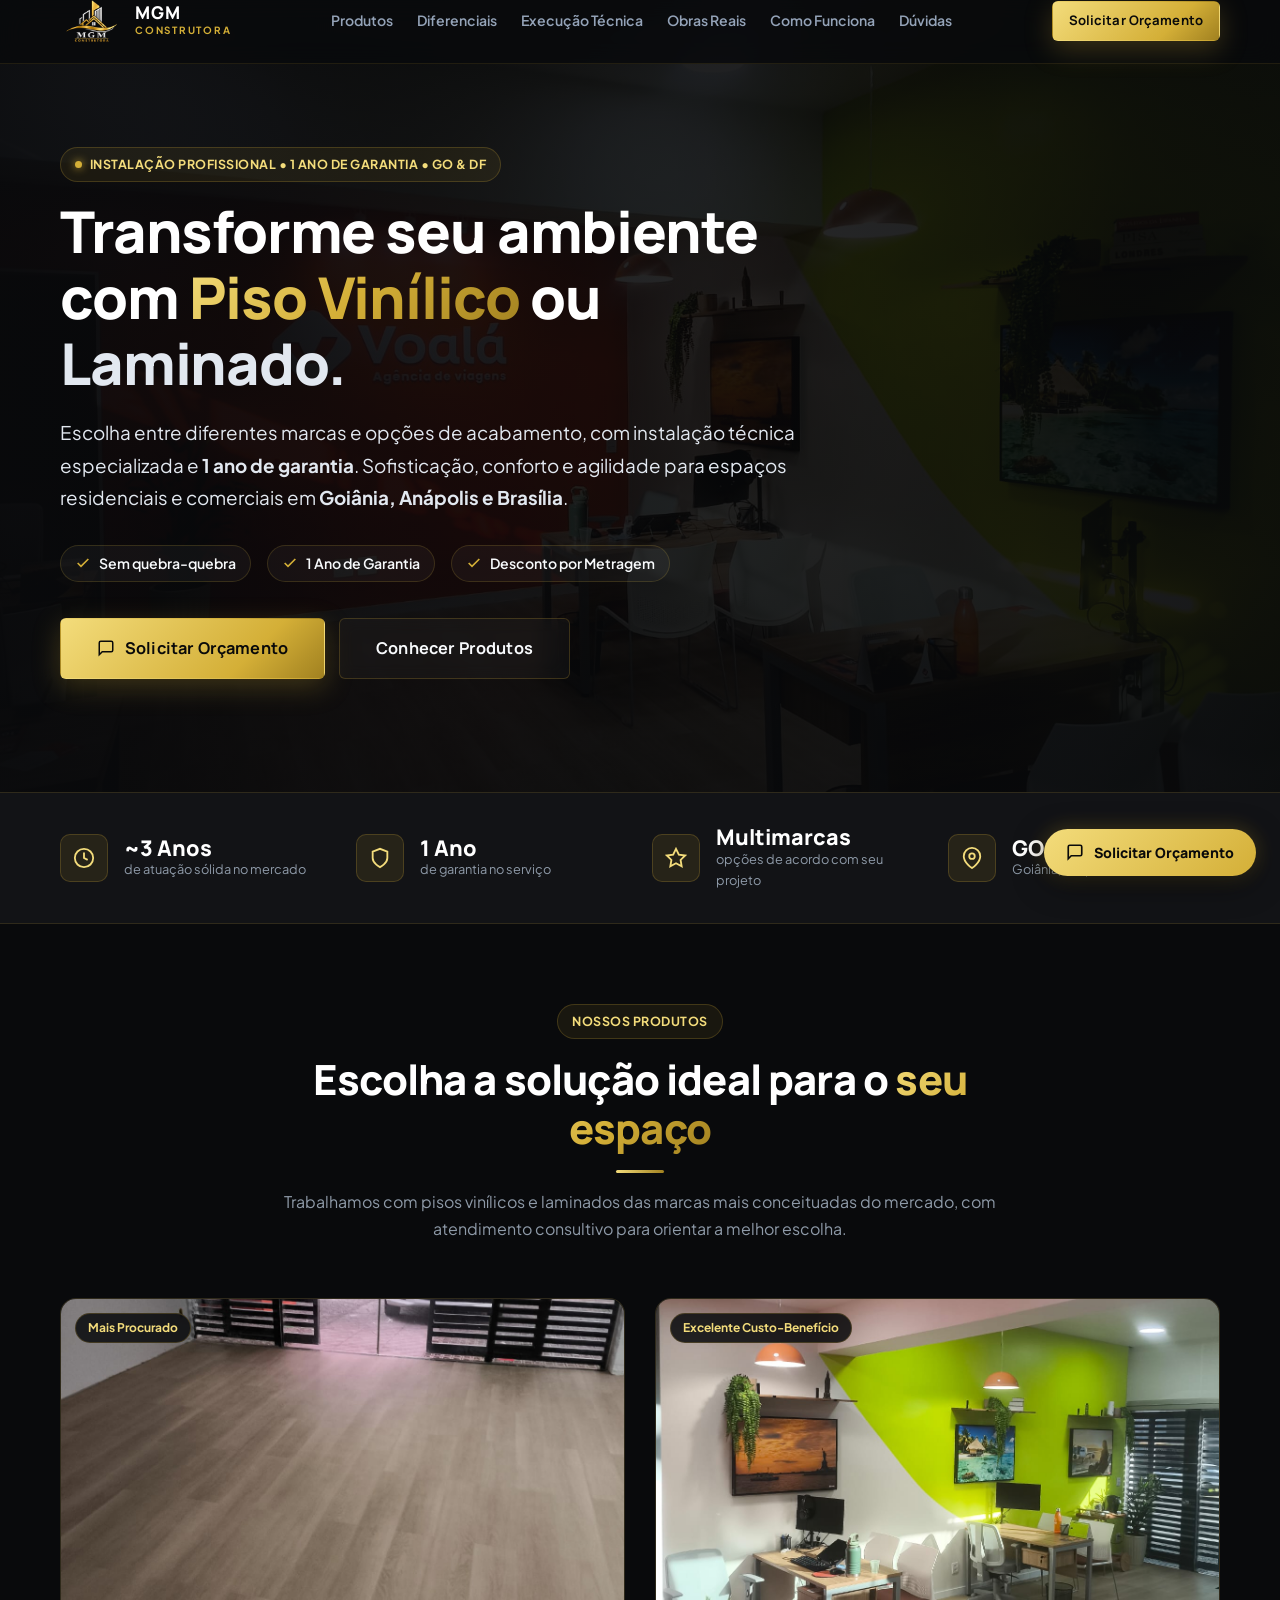
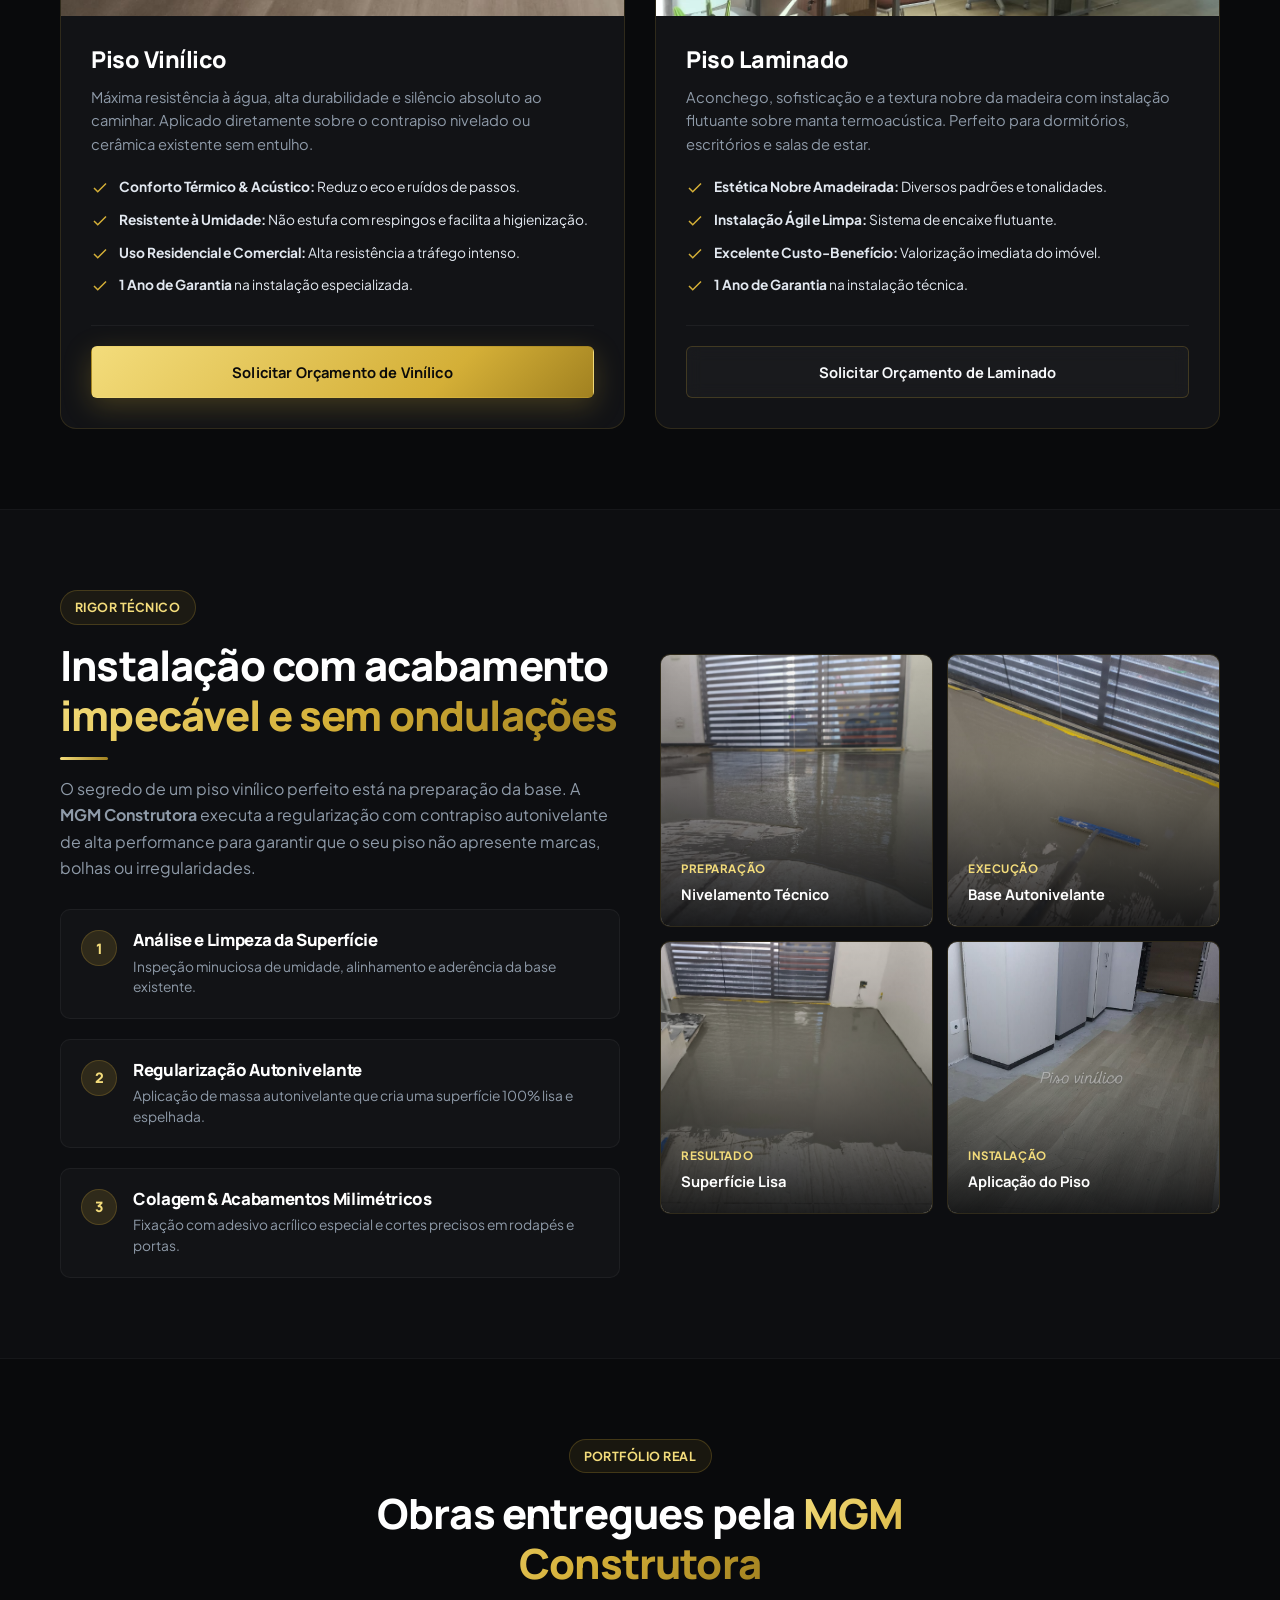
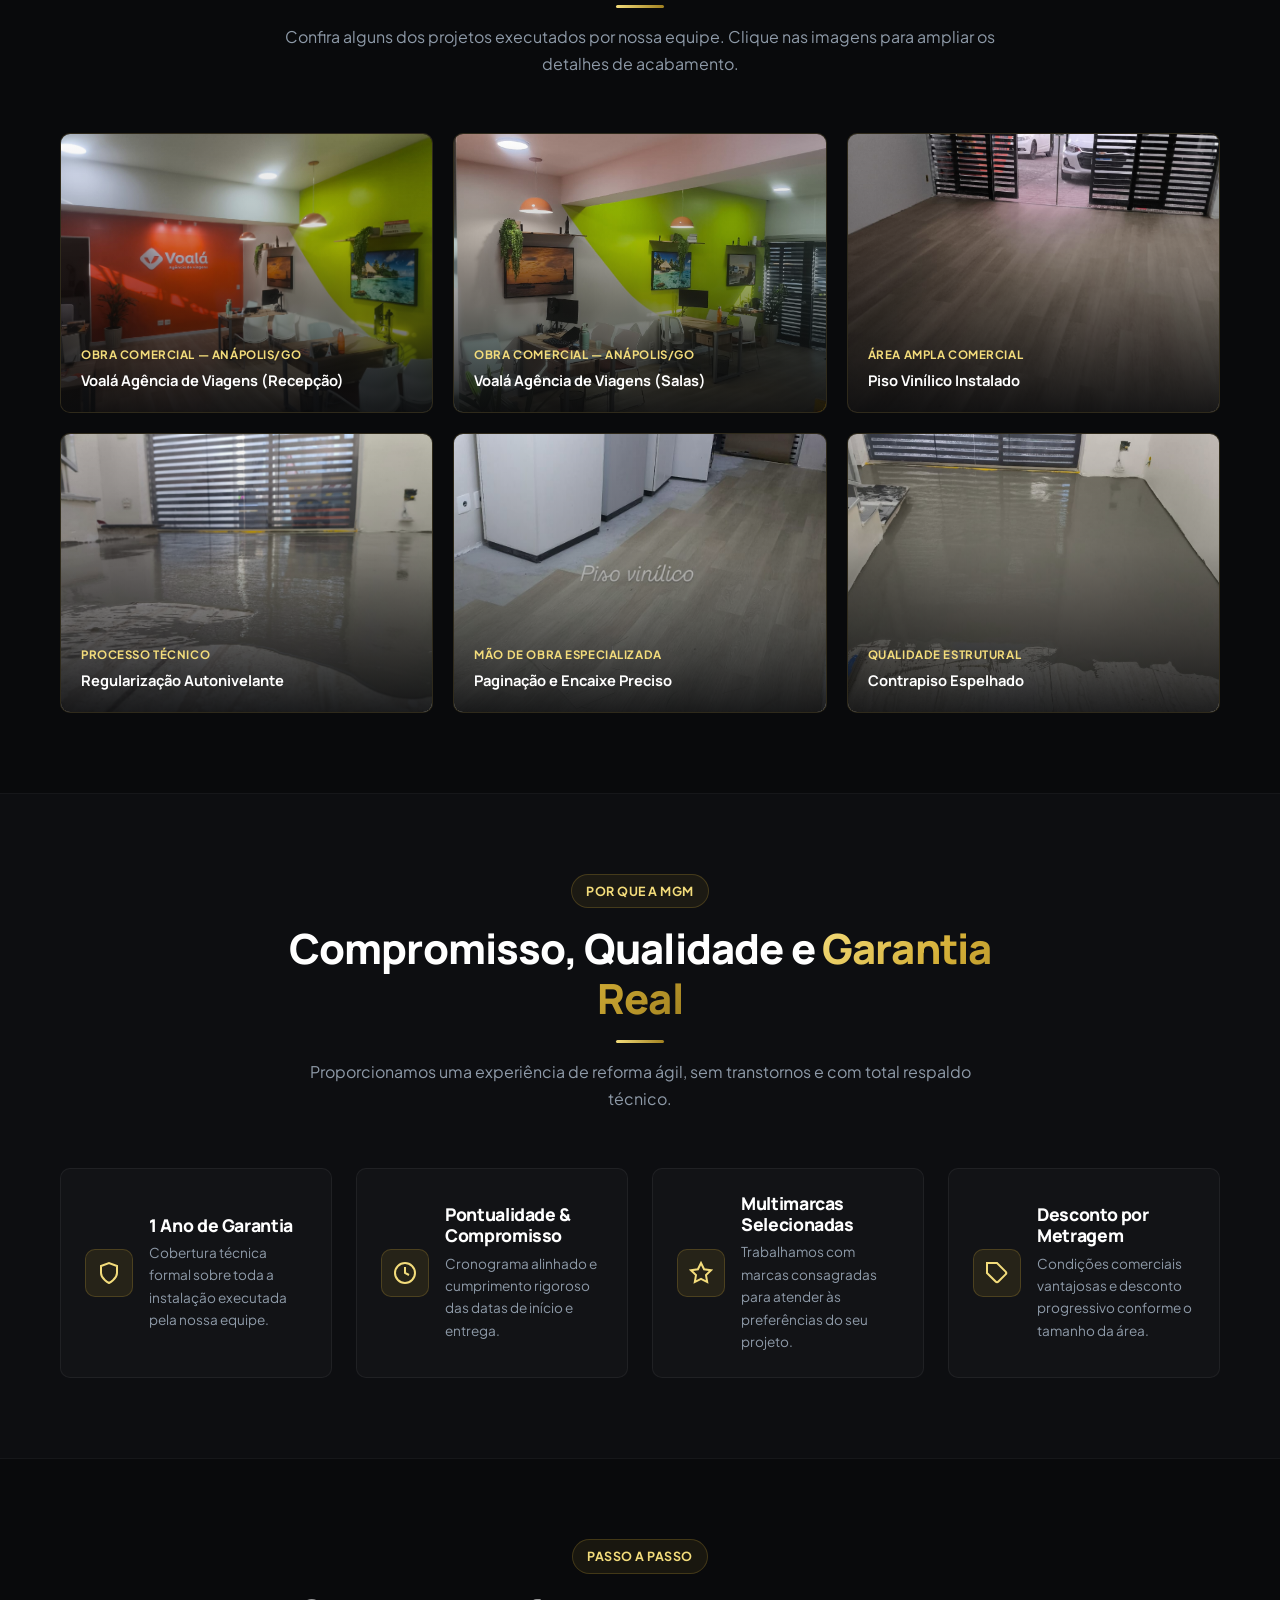
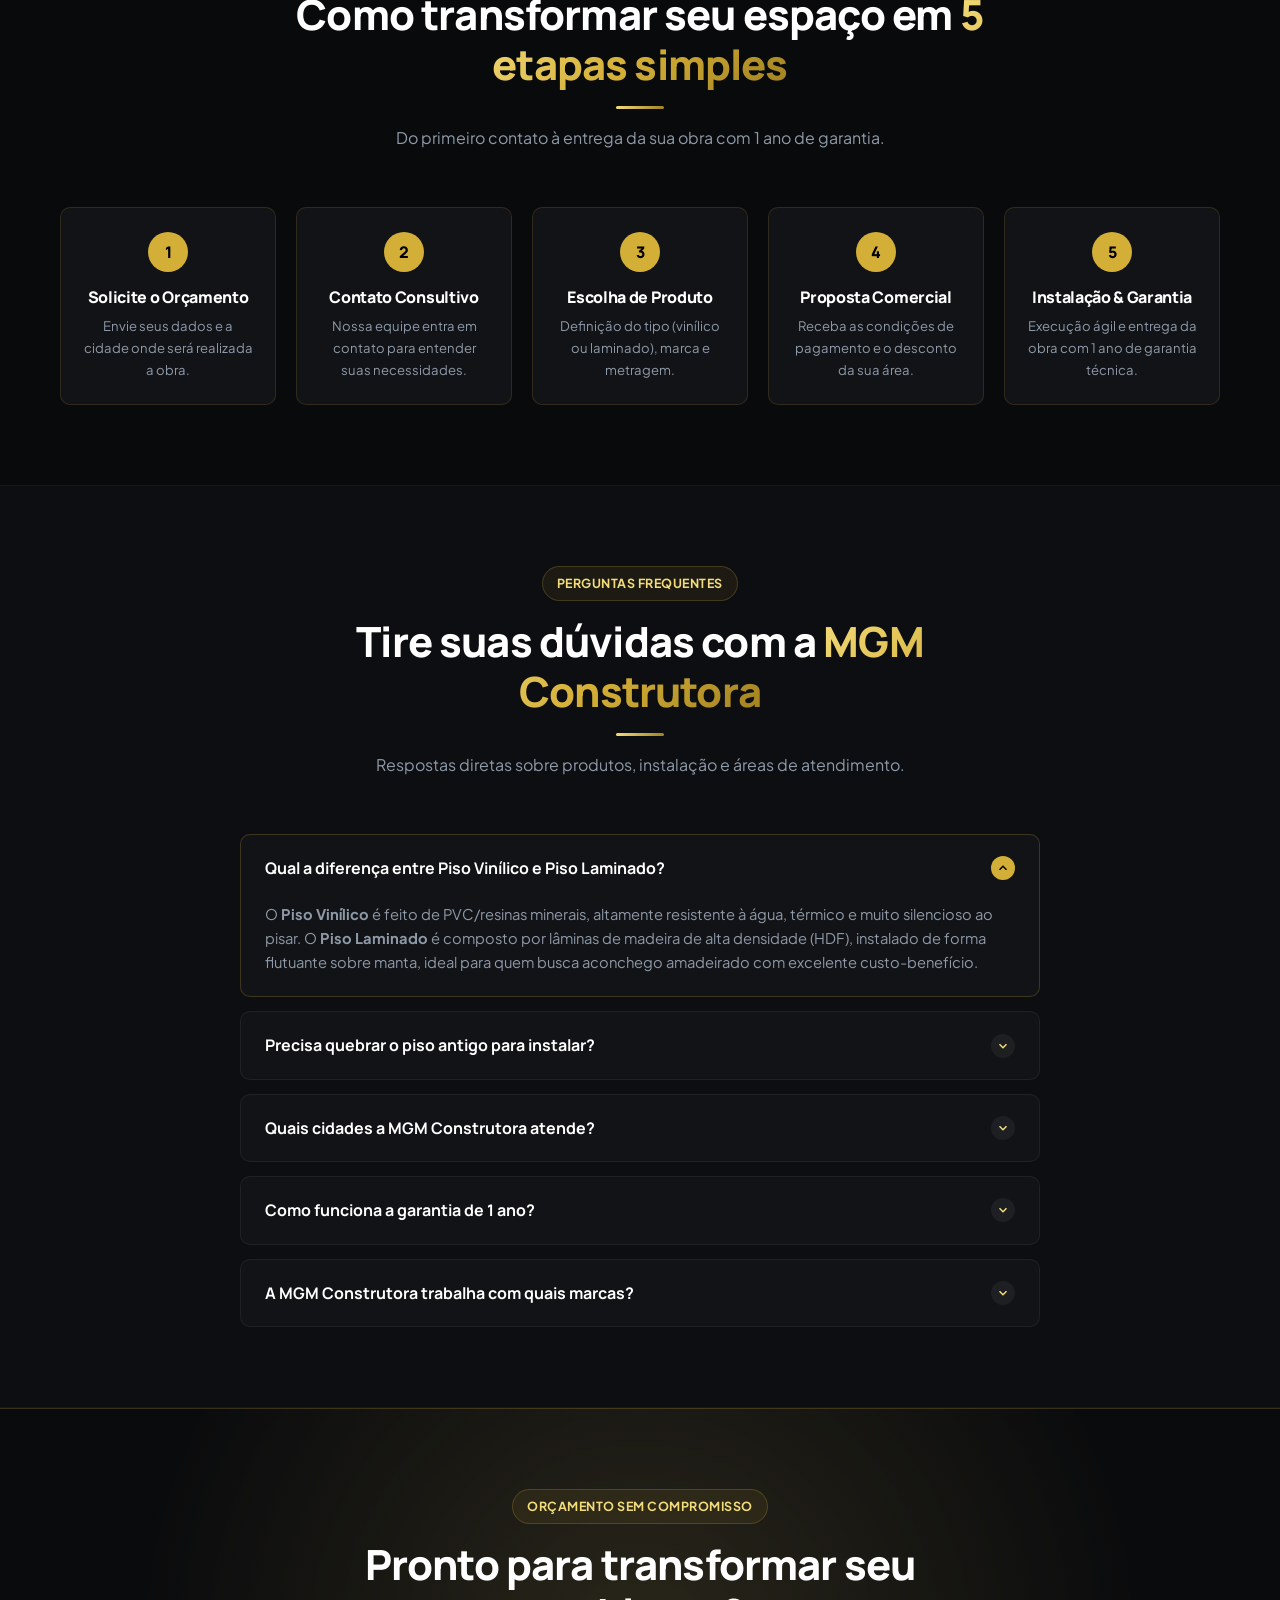
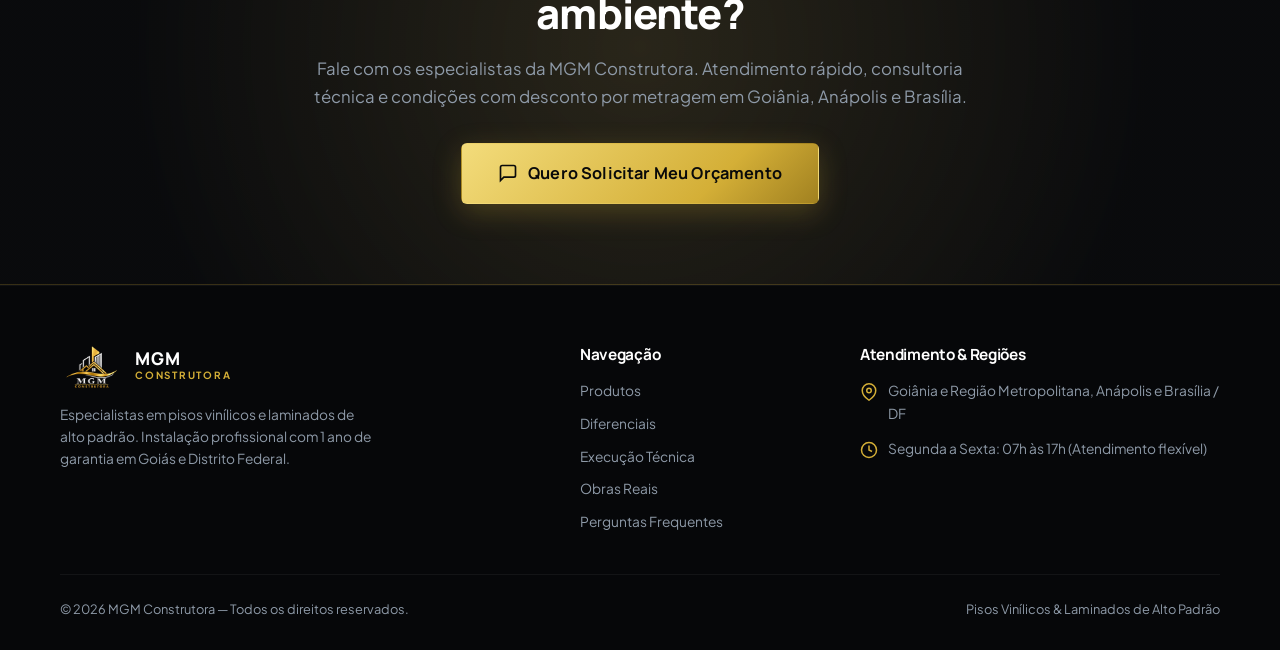
==== index.html @ b6455d3e "feat: initial commit - MGM Construtora high-conversion landing page" ====
<!DOCTYPE html>
<html lang="pt-BR">
<head>
  <meta charset="UTF-8">
  <meta name="viewport" content="width=device-width, initial-scale=1.0">
  
  <title>MGM Construtora — Pisos Vinílicos e Laminados com Instalação | Goiânia, Anápolis e Brasília</title>
  <meta name="description" content="Transforme seu ambiente com Piso Vinílico ou Laminado pela MGM Construtora. Instalação profissional com 1 ano de garantia, multimarcas e desconto por metragem em Goiânia, Anápolis e Brasília.">
  <meta name="keywords" content="piso vinilico goiania, piso laminado goiania, piso vinilico anapolis, instalacao piso laminado brasilia, mgm construtora">

  <!-- OpenGraph -->
  <meta property="og:type" content="website">
  <meta property="og:title" content="MGM Construtora — Pisos Vinílicos e Laminados">
  <meta property="og:description" content="Instalação profissional de pisos vinílicos e laminados com 1 ano de garantia em Goiânia, Anápolis e Brasília.">
  <meta property="og:image" content="images/obra-voala-01.jpeg">

  <!-- Google Fonts Preconnect -->
  <link rel="preconnect" href="https://fonts.googleapis.com">
  <link rel="preconnect" href="https://fonts.gstatic.com" crossorigin>
  <link href="https://fonts.googleapis.com/css2?family=Manrope:wght@400;500;600;700;800;900&family=Plus+Jakarta+Sans:wght@300;400;500;600;700&display=swap" rel="stylesheet">
  
  <link rel="stylesheet" href="style.css">
  <link rel="icon" href="images/logo-mgm.png" type="image/png">
</head>
<body>

<!-- ══════════════════════════════════════
     HEADER
═══════════════════════════════════════ -->
<header class="header" id="header">
  <div class="container">
    <div class="header-inner">
      <a href="index.html" class="logo-brand" aria-label="MGM Construtora - Início">
        <img src="images/logo-mgm.png" alt="Logo MGM Construtora" width="120" height="42">
        <div class="logo-brand-text">
          <span class="logo-brand-title">MGM</span>
          <span class="logo-brand-sub">Construtora</span>
        </div>
      </a>

      <nav class="nav-desktop" aria-label="Navegação Principal">
        <a href="#produtos">Produtos</a>
        <a href="#diferenciais">Diferenciais</a>
        <a href="#execucao">Execução Técnica</a>
        <a href="#obras">Obras Reais</a>
        <a href="#como-funciona">Como Funciona</a>
        <a href="#faq">Dúvidas</a>
      </nav>

      <div class="header-cta-btn">
        <a href="#contato" class="btn btn-gold btn-sm" id="header-cta">Solicitar Orçamento</a>
      </div>

      <button class="menu-toggle" id="menu-toggle" aria-label="Abrir menu" aria-expanded="false" aria-controls="mobile-menu">
        <span></span><span></span><span></span>
      </button>
    </div>
  </div>
</header>

<!-- Mobile Navigation Menu -->
<nav class="mobile-menu" id="mobile-menu" aria-label="Menu Mobile">
  <a href="#produtos">Produtos</a>
  <a href="#diferenciais">Diferenciais</a>
  <a href="#execucao">Execução Técnica</a>
  <a href="#obras">Obras Reais</a>
  <a href="#como-funciona">Como Funciona</a>
  <a href="#faq">Dúvidas</a>
  <a href="#contato" class="btn btn-gold" style="margin-top:10px;text-align:center">Solicitar Orçamento</a>
</nav>

<!-- ══════════════════════════════════════
     HERO SECTION
═══════════════════════════════════════ -->
<section class="hero" id="inicio" aria-label="Apresentação MGM Construtora">
  <div class="hero-bg">
    <img src="images/obra-voala-01.jpeg" alt="Obra de piso executada pela MGM Construtora" fetchpriority="high">
  </div>
  <div class="hero-overlay"></div>

  <div class="container">
    <div class="hero-content">
      <div class="badge">
        <span class="badge-dot"></span>
        Instalação Profissional • 1 Ano de Garantia • GO & DF
      </div>

      <h1 class="hero-title">
        Transforme seu ambiente com <span class="gold-text">Piso Vinílico</span> ou <span class="silver-text">Laminado.</span>
      </h1>

      <p class="hero-desc">
        Escolha entre diferentes marcas e opções de acabamento, com instalação técnica especializada e <strong>1 ano de garantia</strong>. Sofisticação, conforto e agilidade para espaços residenciais e comerciais em <strong>Goiânia, Anápolis e Brasília</strong>.
      </p>

      <div class="hero-features">
        <div class="hero-feature-item">
          <svg width="16" height="16" viewBox="0 0 24 24" fill="none" stroke="currentColor" stroke-width="2.5" aria-hidden="true"><polyline points="20 6 9 17 4 12"/></svg>
          Sem quebra-quebra
        </div>
        <div class="hero-feature-item">
          <svg width="16" height="16" viewBox="0 0 24 24" fill="none" stroke="currentColor" stroke-width="2.5" aria-hidden="true"><polyline points="20 6 9 17 4 12"/></svg>
          1 Ano de Garantia
        </div>
        <div class="hero-feature-item">
          <svg width="16" height="16" viewBox="0 0 24 24" fill="none" stroke="currentColor" stroke-width="2.5" aria-hidden="true"><polyline points="20 6 9 17 4 12"/></svg>
          Desconto por Metragem
        </div>
      </div>

      <div class="hero-btns">
        <a href="#contato" class="btn btn-gold btn-lg" id="hero-cta">
          <svg width="18" height="18" viewBox="0 0 24 24" fill="none" stroke="currentColor" stroke-width="2" aria-hidden="true"><path d="M21 15a2 2 0 0 1-2 2H7l-4 4V5a2 2 0 0 1 2-2h14a2 2 0 0 1 2 2z"/></svg>
          Solicitar Orçamento
        </a>
        <a href="#produtos" class="btn btn-outline btn-lg">Conhecer Produtos</a>
      </div>
    </div>
  </div>
</section>

<!-- ══════════════════════════════════════
     STATS / AUTHORITY BAR
═══════════════════════════════════════ -->
<section class="stats-bar" aria-label="Credibilidade MGM Construtora">
  <div class="container">
    <div class="stats-grid">
      <div class="stat-card">
        <div class="stat-icon" aria-hidden="true">
          <svg width="22" height="22" viewBox="0 0 24 24" fill="none" stroke="currentColor" stroke-width="2"><circle cx="12" cy="12" r="10"/><polyline points="12 6 12 12 16 14"/></svg>
        </div>
        <div>
          <div class="stat-num">~3 Anos</div>
          <div class="stat-label">de atuação sólida no mercado</div>
        </div>
      </div>

      <div class="stat-card">
        <div class="stat-icon" aria-hidden="true">
          <svg width="22" height="22" viewBox="0 0 24 24" fill="none" stroke="currentColor" stroke-width="2"><path d="M12 22s8-4 8-10V5l-8-3-8 3v7c0 6 8 10 8 10z"/></svg>
        </div>
        <div>
          <div class="stat-num">1 Ano</div>
          <div class="stat-label">de garantia no serviço</div>
        </div>
      </div>

      <div class="stat-card">
        <div class="stat-icon" aria-hidden="true">
          <svg width="22" height="22" viewBox="0 0 24 24" fill="none" stroke="currentColor" stroke-width="2"><polygon points="12 2 15.09 8.26 22 9.27 17 14.14 18.18 21.02 12 17.77 5.82 21.02 7 14.14 2 9.27 8.91 8.26 12 2"/></svg>
        </div>
        <div>
          <div class="stat-num">Multimarcas</div>
          <div class="stat-label">opções de acordo com seu projeto</div>
        </div>
      </div>

      <div class="stat-card">
        <div class="stat-icon" aria-hidden="true">
          <svg width="22" height="22" viewBox="0 0 24 24" fill="none" stroke="currentColor" stroke-width="2"><path d="M21 10c0 7-9 13-9 13s-9-6-9-13a9 9 0 0 1 18 0z"/><circle cx="12" cy="10" r="3"/></svg>
        </div>
        <div>
          <div class="stat-num">GO & DF</div>
          <div class="stat-label">Goiânia, Anápolis e Brasília</div>
        </div>
      </div>
    </div>
  </div>
</section>

<!-- ══════════════════════════════════════
     PRODUTOS EM DESTAQUE
═══════════════════════════════════════ -->
<section class="section" id="produtos" aria-labelledby="prod-title">
  <div class="container">
    <div class="section-header">
      <div class="badge">Nossos Produtos</div>
      <h2 class="section-title" id="prod-title">Escolha a solução ideal para o <span class="gold-text">seu espaço</span></h2>
      <div class="gold-divider"></div>
      <p class="section-desc">Trabalhamos com pisos vinílicos e laminados das marcas mais conceituadas do mercado, com atendimento consultivo para orientar a melhor escolha.</p>
    </div>

    <div class="products-grid">
      <!-- Piso Vinílico -->
      <article class="product-card">
        <div class="product-img">
          <img src="images/obra-piso-amplo.jpeg" alt="Piso Vinílico instalado em ambiente amplo pela MGM Construtora" loading="lazy">
          <div class="product-badge">Mais Procurado</div>
        </div>
        <div class="product-body">
          <h3 class="product-title font-heading">Piso Vinílico</h3>
          <p class="product-desc">
            Máxima resistência à água, alta durabilidade e silêncio absoluto ao caminhar. Aplicado diretamente sobre o contrapiso nivelado ou cerâmica existente sem entulho.
          </p>
          <ul class="product-list">
            <li>
              <svg width="18" height="18" viewBox="0 0 24 24" fill="none" stroke="currentColor" stroke-width="2"><polyline points="20 6 9 17 4 12"/></svg>
              <span><strong>Conforto Térmico & Acústico:</strong> Reduz o eco e ruídos de passos.</span>
            </li>
            <li>
              <svg width="18" height="18" viewBox="0 0 24 24" fill="none" stroke="currentColor" stroke-width="2"><polyline points="20 6 9 17 4 12"/></svg>
              <span><strong>Resistente à Umidade:</strong> Não estufa com respingos e facilita a higienização.</span>
            </li>
            <li>
              <svg width="18" height="18" viewBox="0 0 24 24" fill="none" stroke="currentColor" stroke-width="2"><polyline points="20 6 9 17 4 12"/></svg>
              <span><strong>Uso Residencial e Comercial:</strong> Alta resistência a tráfego intenso.</span>
            </li>
            <li>
              <svg width="18" height="18" viewBox="0 0 24 24" fill="none" stroke="currentColor" stroke-width="2"><polyline points="20 6 9 17 4 12"/></svg>
              <span><strong>1 Ano de Garantia</strong> na instalação especializada.</span>
            </li>
          </ul>
          <div class="product-footer">
            <a href="#contato" class="btn btn-gold" style="width:100%">Solicitar Orçamento de Vinílico</a>
          </div>
        </div>
      </article>

      <!-- Piso Laminado -->
      <article class="product-card">
        <div class="product-img">
          <img src="images/obra-voala-02.jpeg" alt="Piso Laminado instalado em escritório pela MGM Construtora" loading="lazy">
          <div class="product-badge">Excelente Custo-Benefício</div>
        </div>
        <div class="product-body">
          <h3 class="product-title font-heading">Piso Laminado</h3>
          <p class="product-desc">
            Aconchego, sofisticação e a textura nobre da madeira com instalação flutuante sobre manta termoacústica. Perfeito para dormitórios, escritórios e salas de estar.
          </p>
          <ul class="product-list">
            <li>
              <svg width="18" height="18" viewBox="0 0 24 24" fill="none" stroke="currentColor" stroke-width="2"><polyline points="20 6 9 17 4 12"/></svg>
              <span><strong>Estética Nobre Amadeirada:</strong> Diversos padrões e tonalidades.</span>
            </li>
            <li>
              <svg width="18" height="18" viewBox="0 0 24 24" fill="none" stroke="currentColor" stroke-width="2"><polyline points="20 6 9 17 4 12"/></svg>
              <span><strong>Instalação Ágil e Limpa:</strong> Sistema de encaixe flutuante.</span>
            </li>
            <li>
              <svg width="18" height="18" viewBox="0 0 24 24" fill="none" stroke="currentColor" stroke-width="2"><polyline points="20 6 9 17 4 12"/></svg>
              <span><strong>Excelente Custo-Benefício:</strong> Valorização imediata do imóvel.</span>
            </li>
            <li>
              <svg width="18" height="18" viewBox="0 0 24 24" fill="none" stroke="currentColor" stroke-width="2"><polyline points="20 6 9 17 4 12"/></svg>
              <span><strong>1 Ano de Garantia</strong> na instalação técnica.</span>
            </li>
          </ul>
          <div class="product-footer">
            <a href="#contato" class="btn btn-outline" style="width:100%">Solicitar Orçamento de Laminado</a>
          </div>
        </div>
      </article>
    </div>
  </div>
</section>

<!-- ══════════════════════════════════════
     EXECUÇÃO TÉCNICA (CONTRAPISO AUTONIVELANTE)
═══════════════════════════════════════ -->
<section class="section section-alt" id="execucao" aria-labelledby="exec-title">
  <div class="container">
    <div class="process-grid">
      <div>
        <div class="badge">Rigor Técnico</div>
        <h2 class="section-title" id="exec-title">Instalação com acabamento <span class="gold-text">impecável e sem ondulações</span></h2>
        <div class="gold-divider" style="margin-inline:0"></div>
        <p style="color:var(--text-muted);margin-bottom:28px">
          O segredo de um piso vinílico perfeito está na preparação da base. A <strong>MGM Construtora</strong> executa a regularização com contrapiso autonivelante de alta performance para garantir que o seu piso não apresente marcas, bolhas ou irregularidades.
        </p>

        <div class="process-steps">
          <div class="process-step-card">
            <div class="process-step-number">1</div>
            <div>
              <h4 class="process-step-title font-heading">Análise e Limpeza da Superfície</h4>
              <p class="process-step-desc">Inspeção minuciosa de umidade, alinhamento e aderência da base existente.</p>
            </div>
          </div>

          <div class="process-step-card">
            <div class="process-step-number">2</div>
            <div>
              <h4 class="process-step-title font-heading">Regularização Autonivelante</h4>
              <p class="process-step-desc">Aplicação de massa autonivelante que cria uma superfície 100% lisa e espelhada.</p>
            </div>
          </div>

          <div class="process-step-card">
            <div class="process-step-number">3</div>
            <div>
              <h4 class="process-step-title font-heading">Colagem & Acabamentos Milimétricos</h4>
              <p class="process-step-desc">Fixação com adesivo acrílico especial e cortes precisos em rodapés e portas.</p>
            </div>
          </div>
        </div>
      </div>

      <div>
        <div style="display:grid;grid-template-columns:1fr 1fr;gap:14px">
          <div class="gallery-item" style="aspect-ratio:1/1">
            <img src="images/processo-nivelamento-01.jpeg" alt="Aplicação de autonivelante pela MGM Construtora" loading="lazy">
            <div class="gallery-overlay">
              <span class="gallery-tag">Preparação</span>
              <span class="gallery-caption">Nivelamento Técnico</span>
            </div>
          </div>
          <div class="gallery-item" style="aspect-ratio:1/1">
            <img src="images/processo-nivelamento-02.jpeg" alt="Espalhamento da massa autonivelante" loading="lazy">
            <div class="gallery-overlay">
              <span class="gallery-tag">Execução</span>
              <span class="gallery-caption">Base Autonivelante</span>
            </div>
          </div>
          <div class="gallery-item" style="aspect-ratio:1/1">
            <img src="images/processo-nivelamento-03.jpeg" alt="Contrapiso espelhado seco e pronto" loading="lazy">
            <div class="gallery-overlay">
              <span class="gallery-tag">Resultado</span>
              <span class="gallery-caption">Superfície Lisa</span>
            </div>
          </div>
          <div class="gallery-item" style="aspect-ratio:1/1">
            <img src="images/processo-instalacao.jpeg" alt="Instalação das réguas de piso vinílico" loading="lazy">
            <div class="gallery-overlay">
              <span class="gallery-tag">Instalação</span>
              <span class="gallery-caption">Aplicação do Piso</span>
            </div>
          </div>
        </div>
      </div>
    </div>
  </div>
</section>

<!-- ══════════════════════════════════════
     OBRAS & RESULTADOS REAIS (GALERIA COM ZOOM)
═══════════════════════════════════════ -->
<section class="section" id="obras" aria-labelledby="obras-title">
  <div class="container">
    <div class="section-header">
      <div class="badge">Portfólio Real</div>
      <h2 class="section-title" id="obras-title">Obras entregues pela <span class="gold-text">MGM Construtora</span></h2>
      <div class="gold-divider"></div>
      <p class="section-desc">Confira alguns dos projetos executados por nossa equipe. Clique nas imagens para ampliar os detalhes de acabamento.</p>
    </div>

    <div class="gallery-grid">
      <!-- Obra Voalá Anápolis 1 -->
      <div class="gallery-item">
        <img src="images/obra-voala-01.jpeg" alt="Voalá Agência de Viagens em Anápolis - Recepção e Atendimento" loading="lazy">
        <div class="gallery-overlay">
          <span class="gallery-tag">Obra Comercial — Anápolis/GO</span>
          <span class="gallery-caption">Voalá Agência de Viagens (Recepção)</span>
        </div>
      </div>

      <!-- Obra Voalá Anápolis 2 -->
      <div class="gallery-item">
        <img src="images/obra-voala-02.jpeg" alt="Voalá Agência de Viagens em Anápolis - Estações de Trabalho" loading="lazy">
        <div class="gallery-overlay">
          <span class="gallery-tag">Obra Comercial — Anápolis/GO</span>
          <span class="gallery-caption">Voalá Agência de Viagens (Salas)</span>
        </div>
      </div>

      <!-- Piso Vinílico Amplo -->
      <div class="gallery-item">
        <img src="images/obra-piso-amplo.jpeg" alt="Piso Vinílico em loja ampla finalizada" loading="lazy">
        <div class="gallery-overlay">
          <span class="gallery-tag">Área Ampla Comercial</span>
          <span class="gallery-caption">Piso Vinílico Instalado</span>
        </div>
      </div>

      <!-- Processo de Nivelamento -->
      <div class="gallery-item">
        <img src="images/processo-nivelamento-01.jpeg" alt="Regularização de base com massa autonivelante" loading="lazy">
        <div class="gallery-overlay">
          <span class="gallery-tag">Processo Técnico</span>
          <span class="gallery-caption">Regularização Autonivelante</span>
        </div>
      </div>

      <!-- Piso Sendo Instalado -->
      <div class="gallery-item">
        <img src="images/processo-instalacao.jpeg" alt="Instalação precisa de piso vinílico" loading="lazy">
        <div class="gallery-overlay">
          <span class="gallery-tag">Mão de Obra Especializada</span>
          <span class="gallery-caption">Paginação e Encaixe Preciso</span>
        </div>
      </div>

      <!-- Contrapiso Nivelado -->
      <div class="gallery-item">
        <img src="images/processo-nivelamento-03.jpeg" alt="Contrapiso espelhado de alta qualidade" loading="lazy">
        <div class="gallery-overlay">
          <span class="gallery-tag">Qualidade Estrutural</span>
          <span class="gallery-caption">Contrapiso Espelhado</span>
        </div>
      </div>
    </div>
  </div>
</section>

<!-- ══════════════════════════════════════
     DIFERENCIAIS
═══════════════════════════════════════ -->
<section class="section section-alt" id="diferenciais" aria-labelledby="dif-title">
  <div class="container">
    <div class="section-header">
      <div class="badge">Por Que a MGM</div>
      <h2 class="section-title" id="dif-title">Compromisso, Qualidade e <span class="gold-text">Garantia Real</span></h2>
      <div class="gold-divider"></div>
      <p class="section-desc">Proporcionamos uma experiência de reforma ágil, sem transtornos e com total respaldo técnico.</p>
    </div>

    <div class="stats-grid" style="grid-template-columns:repeat(auto-fit, minmax(260px, 1fr))">
      <div class="stat-card" style="background:var(--bg-card);padding:24px;border-radius:var(--radius-md);border:1px solid rgba(255,255,255,0.06)">
        <div class="stat-icon" aria-hidden="true">
          <svg width="24" height="24" viewBox="0 0 24 24" fill="none" stroke="currentColor" stroke-width="2"><path d="M12 22s8-4 8-10V5l-8-3-8 3v7c0 6 8 10 8 10z"/></svg>
        </div>
        <div>
          <h4 class="font-heading" style="font-size:1.1rem;margin-bottom:6px">1 Ano de Garantia</h4>
          <p style="font-size:0.85rem;color:var(--text-muted)">Cobertura técnica formal sobre toda a instalação executada pela nossa equipe.</p>
        </div>
      </div>

      <div class="stat-card" style="background:var(--bg-card);padding:24px;border-radius:var(--radius-md);border:1px solid rgba(255,255,255,0.06)">
        <div class="stat-icon" aria-hidden="true">
          <svg width="24" height="24" viewBox="0 0 24 24" fill="none" stroke="currentColor" stroke-width="2"><circle cx="12" cy="12" r="10"/><polyline points="12 6 12 12 16 14"/></svg>
        </div>
        <div>
          <h4 class="font-heading" style="font-size:1.1rem;margin-bottom:6px">Pontualidade & Compromisso</h4>
          <p style="font-size:0.85rem;color:var(--text-muted)">Cronograma alinhado e cumprimento rigoroso das datas de início e entrega.</p>
        </div>
      </div>

      <div class="stat-card" style="background:var(--bg-card);padding:24px;border-radius:var(--radius-md);border:1px solid rgba(255,255,255,0.06)">
        <div class="stat-icon" aria-hidden="true">
          <svg width="24" height="24" viewBox="0 0 24 24" fill="none" stroke="currentColor" stroke-width="2"><polygon points="12 2 15.09 8.26 22 9.27 17 14.14 18.18 21.02 12 17.77 5.82 21.02 7 14.14 2 9.27 8.91 8.26 12 2"/></svg>
        </div>
        <div>
          <h4 class="font-heading" style="font-size:1.1rem;margin-bottom:6px">Multimarcas Selecionadas</h4>
          <p style="font-size:0.85rem;color:var(--text-muted)">Trabalhamos com marcas consagradas para atender às preferências do seu projeto.</p>
        </div>
      </div>

      <div class="stat-card" style="background:var(--bg-card);padding:24px;border-radius:var(--radius-md);border:1px solid rgba(255,255,255,0.06)">
        <div class="stat-icon" aria-hidden="true">
          <svg width="24" height="24" viewBox="0 0 24 24" fill="none" stroke="currentColor" stroke-width="2"><path d="M20.59 13.41l-7.17 7.17a2 2 0 0 1-2.83 0L2 12V2h10l8.59 8.59a2 2 0 0 1 0 2.82z"/><line x1="7" y1="7" x2="7.01" y2="7"/></svg>
        </div>
        <div>
          <h4 class="font-heading" style="font-size:1.1rem;margin-bottom:6px">Desconto por Metragem</h4>
          <p style="font-size:0.85rem;color:var(--text-muted)">Condições comerciais vantajosas e desconto progressivo conforme o tamanho da área.</p>
        </div>
      </div>
    </div>
  </div>
</section>

<!-- ══════════════════════════════════════
     COMO FUNCIONA (5 PASSOS)
═══════════════════════════════════════ -->
<section class="section" id="como-funciona" aria-labelledby="steps-title">
  <div class="container">
    <div class="section-header">
      <div class="badge">Passo a Passo</div>
      <h2 class="section-title" id="steps-title">Como transformar seu espaço em <span class="gold-text">5 etapas simples</span></h2>
      <div class="gold-divider"></div>
      <p class="section-desc">Do primeiro contato à entrega da sua obra com 1 ano de garantia.</p>
    </div>

    <div style="display:grid;grid-template-columns:repeat(auto-fit, minmax(200px, 1fr));gap:20px">
      <div style="background:var(--bg-card);padding:24px 20px;border-radius:var(--radius-md);border:1px solid rgba(212,175,55,0.15);text-align:center">
        <div style="width:40px;height:40px;border-radius:50%;background:var(--gold-primary);color:#000;font-weight:900;display:flex;align-items:center;justify-content:center;margin:0 auto 16px;font-family:'Manrope',sans-serif">1</div>
        <h4 class="font-heading" style="font-size:1rem;margin-bottom:8px">Solicite o Orçamento</h4>
        <p style="font-size:0.82rem;color:var(--text-muted)">Envie seus dados e a cidade onde será realizada a obra.</p>
      </div>

      <div style="background:var(--bg-card);padding:24px 20px;border-radius:var(--radius-md);border:1px solid rgba(212,175,55,0.15);text-align:center">
        <div style="width:40px;height:40px;border-radius:50%;background:var(--gold-primary);color:#000;font-weight:900;display:flex;align-items:center;justify-content:center;margin:0 auto 16px;font-family:'Manrope',sans-serif">2</div>
        <h4 class="font-heading" style="font-size:1rem;margin-bottom:8px">Contato Consultivo</h4>
        <p style="font-size:0.82rem;color:var(--text-muted)">Nossa equipe entra em contato para entender suas necessidades.</p>
      </div>

      <div style="background:var(--bg-card);padding:24px 20px;border-radius:var(--radius-md);border:1px solid rgba(212,175,55,0.15);text-align:center">
        <div style="width:40px;height:40px;border-radius:50%;background:var(--gold-primary);color:#000;font-weight:900;display:flex;align-items:center;justify-content:center;margin:0 auto 16px;font-family:'Manrope',sans-serif">3</div>
        <h4 class="font-heading" style="font-size:1rem;margin-bottom:8px">Escolha de Produto</h4>
        <p style="font-size:0.82rem;color:var(--text-muted)">Definição do tipo (vinílico ou laminado), marca e metragem.</p>
      </div>

      <div style="background:var(--bg-card);padding:24px 20px;border-radius:var(--radius-md);border:1px solid rgba(212,175,55,0.15);text-align:center">
        <div style="width:40px;height:40px;border-radius:50%;background:var(--gold-primary);color:#000;font-weight:900;display:flex;align-items:center;justify-content:center;margin:0 auto 16px;font-family:'Manrope',sans-serif">4</div>
        <h4 class="font-heading" style="font-size:1rem;margin-bottom:8px">Proposta Comercial</h4>
        <p style="font-size:0.82rem;color:var(--text-muted)">Receba as condições de pagamento e o desconto da sua área.</p>
      </div>

      <div style="background:var(--bg-card);padding:24px 20px;border-radius:var(--radius-md);border:1px solid rgba(212,175,55,0.15);text-align:center">
        <div style="width:40px;height:40px;border-radius:50%;background:var(--gold-primary);color:#000;font-weight:900;display:flex;align-items:center;justify-content:center;margin:0 auto 16px;font-family:'Manrope',sans-serif">5</div>
        <h4 class="font-heading" style="font-size:1rem;margin-bottom:8px">Instalação & Garantia</h4>
        <p style="font-size:0.82rem;color:var(--text-muted)">Execução ágil e entrega da obra com 1 ano de garantia técnica.</p>
      </div>
    </div>
  </div>
</section>

<!-- ══════════════════════════════════════
     FAQ (DÚVIDAS FREQUENTES)
═══════════════════════════════════════ -->
<section class="section section-alt" id="faq" aria-labelledby="faq-title">
  <div class="container">
    <div class="section-header">
      <div class="badge">Perguntas Frequentes</div>
      <h2 class="section-title" id="faq-title">Tire suas dúvidas com a <span class="gold-text">MGM Construtora</span></h2>
      <div class="gold-divider"></div>
      <p class="section-desc">Respostas diretas sobre produtos, instalação e áreas de atendimento.</p>
    </div>

    <div class="faq-list">
      <!-- Item 1 -->
      <div class="faq-item active">
        <button class="faq-question" aria-expanded="true">
          <span>Qual a diferença entre Piso Vinílico e Piso Laminado?</span>
          <div class="faq-icon" aria-hidden="true">
            <svg width="14" height="14" viewBox="0 0 24 24" fill="none" stroke="currentColor" stroke-width="2.5"><polyline points="6 9 12 15 18 9"/></svg>
          </div>
        </button>
        <div class="faq-answer" style="max-height:300px">
          <div class="faq-answer-inner">
            O <strong>Piso Vinílico</strong> é feito de PVC/resinas minerais, altamente resistente à água, térmico e muito silencioso ao pisar. O <strong>Piso Laminado</strong> é composto por lâminas de madeira de alta densidade (HDF), instalado de forma flutuante sobre manta, ideal para quem busca aconchego amadeirado com excelente custo-benefício.
          </div>
        </div>
      </div>

      <!-- Item 2 -->
      <div class="faq-item">
        <button class="faq-question" aria-expanded="false">
          <span>Precisa quebrar o piso antigo para instalar?</span>
          <div class="faq-icon" aria-hidden="true">
            <svg width="14" height="14" viewBox="0 0 24 24" fill="none" stroke="currentColor" stroke-width="2.5"><polyline points="6 9 12 15 18 9"/></svg>
          </div>
        </button>
        <div class="faq-answer">
          <div class="faq-answer-inner">
            Na grande maioria dos casos, <strong>não precisa quebrar nada!</strong> Aplicamos nossa regularização autonivelante diretamente sobre cerâmicas, porcelanatos ou cimento liso, eliminando o entulho e barulho de reformas tradicionais.
          </div>
        </div>
      </div>

      <!-- Item 3 -->
      <div class="faq-item">
        <button class="faq-question" aria-expanded="false">
          <span>Quais cidades a MGM Construtora atende?</span>
          <div class="faq-icon" aria-hidden="true">
            <svg width="14" height="14" viewBox="0 0 24 24" fill="none" stroke="currentColor" stroke-width="2.5"><polyline points="6 9 12 15 18 9"/></svg>
          </div>
        </button>
        <div class="faq-answer">
          <div class="faq-answer-inner">
            Atendemos <strong>Goiânia e Região Metropolitana</strong> (Aparecida de Goiânia, Senador Canedo, Trindade, etc.), <strong>Anápolis</strong> e todo o <strong>Distrito Federal (Brasília e cidades satélites)</strong>.
          </div>
        </div>
      </div>

      <!-- Item 4 -->
      <div class="faq-item">
        <button class="faq-question" aria-expanded="false">
          <span>Como funciona a garantia de 1 ano?</span>
          <div class="faq-icon" aria-hidden="true">
            <svg width="14" height="14" viewBox="0 0 24 24" fill="none" stroke="currentColor" stroke-width="2.5"><polyline points="6 9 12 15 18 9"/></svg>
          </div>
        </button>
        <div class="faq-answer">
          <div class="faq-answer-inner">
            Oferecemos <strong>1 ano de garantia total</strong> sobre a mão de obra de instalação especializada, cobrindo qualquer eventual ajuste de fixação ou alinhamento conforme as normas técnicas.
          </div>
        </div>
      </div>

      <!-- Item 5 -->
      <div class="faq-item">
        <button class="faq-question" aria-expanded="false">
          <span>A MGM Construtora trabalha com quais marcas?</span>
          <div class="faq-icon" aria-hidden="true">
            <svg width="14" height="14" viewBox="0 0 24 24" fill="none" stroke="currentColor" stroke-width="2.5"><polyline points="6 9 12 15 18 9"/></svg>
          </div>
        </button>
        <div class="faq-answer">
          <div class="faq-answer-inner">
            Trabalhamos com as marcas líderes do mercado nacional e internacional (como Arquitech, Durafloor, Eucafloor, Quick-Step, entre outras), selecionadas conforme a preferência e orçamento do cliente.
          </div>
        </div>
      </div>
    </div>
  </div>
</section>

<!-- ══════════════════════════════════════
     FINAL CTA / BANNER
═══════════════════════════════════════ -->
<section class="cta-banner" id="contato" aria-labelledby="cta-title">
  <div class="container">
    <div class="cta-banner-content">
      <div class="badge">Orçamento Sem Compromisso</div>
      <h2 class="section-title font-heading" id="cta-title">Pronto para transformar seu ambiente?</h2>
      <p style="color:var(--text-muted);font-size:1.05rem;margin-bottom:32px">
        Fale com os especialistas da MGM Construtora. Atendimento rápido, consultoria técnica e condições com desconto por metragem em Goiânia, Anápolis e Brasília.
      </p>
      <div style="display:flex;justify-content:center;gap:14px;flex-wrap:wrap">
        <a href="https://wa.me/5562999999999?text=Ol%C3%A1%2C%20gostaria%20de%20solicitar%20um%20or%C3%A7amento%20de%20piso%20com%20a%20MGM%20Construtora." target="_blank" rel="noopener noreferrer" class="btn btn-gold btn-lg" id="final-cta">
          <svg width="20" height="20" viewBox="0 0 24 24" fill="none" stroke="currentColor" stroke-width="2" aria-hidden="true"><path d="M21 15a2 2 0 0 1-2 2H7l-4 4V5a2 2 0 0 1 2-2h14a2 2 0 0 1 2 2z"/></svg>
          Quero Solicitar Meu Orçamento
        </a>
      </div>
    </div>
  </div>
</section>

<!-- ══════════════════════════════════════
     FOOTER
═══════════════════════════════════════ -->
<footer class="footer" aria-label="Rodapé MGM Construtora">
  <div class="container">
    <div class="footer-grid">
      <div>
        <div class="logo-brand" style="margin-bottom:16px">
          <img src="images/logo-mgm.png" alt="MGM Construtora" width="110" height="38">
          <div class="logo-brand-text">
            <span class="logo-brand-title">MGM</span>
            <span class="logo-brand-sub">Construtora</span>
          </div>
        </div>
        <p style="font-size:0.86rem;color:var(--text-muted);line-height:1.6;max-width:320px">
          Especialistas em pisos vinílicos e laminados de alto padrão. Instalação profissional com 1 ano de garantia em Goiás e Distrito Federal.
        </p>
      </div>

      <div>
        <h4 class="footer-title">Navegação</h4>
        <div class="footer-links">
          <a href="#produtos">Produtos</a>
          <a href="#diferenciais">Diferenciais</a>
          <a href="#execucao">Execução Técnica</a>
          <a href="#obras">Obras Reais</a>
          <a href="#faq">Perguntas Frequentes</a>
        </div>
      </div>

      <div>
        <h4 class="footer-title">Atendimento & Regiões</h4>
        <div class="footer-info-item">
          <svg width="18" height="18" viewBox="0 0 24 24" fill="none" stroke="currentColor" stroke-width="2" aria-hidden="true"><path d="M21 10c0 7-9 13-9 13s-9-6-9-13a9 9 0 0 1 18 0z"/><circle cx="12" cy="10" r="3"/></svg>
          <span>Goiânia e Região Metropolitana, Anápolis e Brasília / DF</span>
        </div>
        <div class="footer-info-item">
          <svg width="18" height="18" viewBox="0 0 24 24" fill="none" stroke="currentColor" stroke-width="2" aria-hidden="true"><circle cx="12" cy="12" r="10"/><polyline points="12 6 12 12 16 14"/></svg>
          <span>Segunda a Sexta: 07h às 17h (Atendimento flexível)</span>
        </div>
      </div>
    </div>

    <div class="footer-bottom">
      <span>© 2026 MGM Construtora — Todos os direitos reservados.</span>
      <span>Pisos Vinílicos & Laminados de Alto Padrão</span>
    </div>
  </div>
</footer>

<!-- Floating CTA (Desktop) -->
<a href="#contato" class="float-cta" aria-label="Solicitar Orçamento MGM Construtora">
  <svg width="18" height="18" viewBox="0 0 24 24" fill="none" stroke="currentColor" stroke-width="2.2" aria-hidden="true"><path d="M21 15a2 2 0 0 1-2 2H7l-4 4V5a2 2 0 0 1 2-2h14a2 2 0 0 1 2 2z"/></svg>
  <span>Solicitar Orçamento</span>
</a>

<!-- Mobile Sticky Bottom Bar -->
<div class="mobile-sticky-bar" aria-label="Ação de conversão">
  <a href="#contato" class="btn btn-gold" style="width:100%">Quero Solicitar Meu Orçamento</a>
</div>

<script src="script.js"></script>
</body>
</html>
---- style.css ----
/* ==========================================================================
   MGM CONSTRUTORA — PISOS VINÍLICOS & LAMINADOS
   Design System & Estilos de Alta Conversão
   ========================================================================== */

/* ── Custom Properties / Design Tokens ───────────────────────────────────── */
:root {
  /* Cores Base */
  --bg-main: #090A0C;
  --bg-card: #121316;
  --bg-card-hover: #18191E;
  --bg-alt: #0D0E11;
  --bg-elevated: #1F2026;
  
  /* Acentos Metálicos Ouro & Prata (Extraídos do Logo MGM) */
  --gold-primary: #D4AF37;
  --gold-light: #F3DC7B;
  --gold-dark: #A18120;
  --gold-border: rgba(212, 175, 55, 0.22);
  --gold-glow: rgba(212, 175, 55, 0.15);
  
  --silver-light: #F8FAFC;
  --silver-base: #E2E8F0;
  --silver-muted: #94A3B8;
  --silver-border: rgba(226, 232, 240, 0.15);
  
  /* Textos */
  --text-white: #FFFFFF;
  --text-body: #CBD5E1;
  --text-muted: #8E9AA8;
  
  /* Bordas & Raios */
  --radius-sm: 6px;
  --radius-md: 10px;
  --radius-lg: 16px;
  --radius-pill: 100px;
  
  /* Transições & Sombras */
  --transition-fast: 0.2s ease;
  --transition-smooth: 0.35s cubic-bezier(0.16, 1, 0.3, 1);
  --shadow-sm: 0 4px 14px rgba(0, 0, 0, 0.4);
  --shadow-lg: 0 12px 36px rgba(0, 0, 0, 0.6);
  --shadow-gold: 0 8px 28px rgba(212, 175, 55, 0.25);
  
  /* Layout */
  --header-height: 64px;
}

/* ── Reset & Base ───────────────────────────────────────────────────────── */
*, *::before, *::after {
  box-sizing: border-box;
  margin: 0;
  padding: 0;
}

html {
  scroll-behavior: smooth;
  font-size: 16px;
  -webkit-text-size-adjust: 100%;
}

body {
  background-color: var(--bg-main);
  color: var(--text-body);
  font-family: 'Plus Jakarta Sans', -apple-system, BlinkMacSystemFont, 'Segoe UI', Roboto, sans-serif;
  line-height: 1.65;
  overflow-x: hidden;
  -webkit-font-smoothing: antialiased;
}

img, picture, svg {
  display: block;
  max-width: 100%;
}

button, input, select, textarea {
  font: inherit;
}

a {
  color: inherit;
  text-decoration: none;
}

/* ── Typography Utilities ────────────────────────────────────────────────── */
h1, h2, h3, h4, .font-heading {
  font-family: 'Manrope', sans-serif;
  color: var(--text-white);
  font-weight: 800;
  line-height: 1.2;
  letter-spacing: -0.02em;
}

.gold-text {
  background: linear-gradient(135deg, var(--gold-light) 0%, var(--gold-primary) 50%, var(--gold-dark) 100%);
  -webkit-background-clip: text;
  -webkit-text-fill-color: transparent;
}

.silver-text {
  color: var(--silver-base);
}

/* ── Container ───────────────────────────────────────────────────────────── */
.container {
  width: 100%;
  max-width: 1200px;
  margin-inline: auto;
  padding-inline: 20px;
}

/* ── Buttons ─────────────────────────────────────────────────────────────── */
.btn {
  display: inline-flex;
  align-items: center;
  justify-content: center;
  gap: 10px;
  padding: 13px 26px;
  border-radius: var(--radius-sm);
  font-family: 'Manrope', sans-serif;
  font-size: 0.92rem;
  font-weight: 700;
  text-decoration: none;
  cursor: pointer;
  border: 1px solid transparent;
  transition: all var(--transition-smooth);
  white-space: nowrap;
  letter-spacing: 0.01em;
}

.btn-gold {
  background: linear-gradient(135deg, var(--gold-light) 0%, var(--gold-primary) 70%, var(--gold-dark) 100%);
  color: #0A0A0A;
  box-shadow: var(--shadow-gold);
}

.btn-gold:hover {
  transform: translateY(-2px);
  box-shadow: 0 12px 32px rgba(212, 175, 55, 0.4);
  filter: brightness(1.05);
}

.btn-outline {
  background: rgba(255, 255, 255, 0.03);
  color: var(--silver-light);
  border: 1px solid var(--gold-border);
  backdrop-filter: blur(8px);
}

.btn-outline:hover {
  background: rgba(212, 175, 55, 0.1);
  border-color: var(--gold-primary);
  color: var(--gold-light);
  transform: translateY(-2px);
}

.btn-lg {
  padding: 16px 36px;
  font-size: 1.02rem;
  border-radius: var(--radius-sm);
}

.btn-sm {
  padding: 8px 16px;
  font-size: 0.82rem;
}

/* ── Section Titles & Badges ─────────────────────────────────────────────── */
.section {
  padding: 80px 0;
  position: relative;
}

.section-alt {
  background-color: var(--bg-alt);
  border-top: 1px solid rgba(255, 255, 255, 0.04);
  border-bottom: 1px solid rgba(255, 255, 255, 0.04);
}

.badge {
  display: inline-flex;
  align-items: center;
  gap: 8px;
  padding: 6px 14px;
  border-radius: var(--radius-pill);
  background: rgba(212, 175, 55, 0.08);
  border: 1px solid var(--gold-border);
  color: var(--gold-light);
  font-size: 0.78rem;
  font-weight: 700;
  letter-spacing: 0.04em;
  text-transform: uppercase;
  margin-bottom: 16px;
}

.badge-dot {
  width: 7px;
  height: 7px;
  border-radius: 50%;
  background: var(--gold-primary);
  box-shadow: 0 0 8px var(--gold-primary);
}

.section-header {
  text-align: center;
  max-width: 720px;
  margin-inline: auto;
  margin-bottom: 56px;
}

.section-title {
  font-size: clamp(1.8rem, 3.8vw, 2.6rem);
  margin-bottom: 16px;
}

.section-desc {
  font-size: 1rem;
  color: var(--text-muted);
}

.gold-divider {
  width: 48px;
  height: 3px;
  background: linear-gradient(90deg, var(--gold-light), var(--gold-dark));
  border-radius: 2px;
  margin: 16px auto;
}

/* ── Header ──────────────────────────────────────────────────────────────── */
.header {
  position: fixed;
  top: 0;
  left: 0;
  right: 0;
  height: var(--header-height);
  background: rgba(9, 10, 12, 0.85);
  backdrop-filter: blur(12px);
  -webkit-backdrop-filter: blur(12px);
  border-bottom: 1px solid rgba(212, 175, 55, 0.12);
  z-index: 100;
  transition: all var(--transition-fast);
}

.header.scrolled {
  background: rgba(9, 10, 12, 0.95);
  border-bottom-color: rgba(212, 175, 55, 0.25);
  box-shadow: 0 8px 24px rgba(0,0,0,0.6);
}

.header-inner {
  height: 100%;
  display: flex;
  align-items: center;
  justify-content: space-between;
  gap: 20px;
}

.logo-brand {
  display: flex;
  align-items: center;
  gap: 12px;
}

.logo-brand img {
  height: 42px;
  width: auto;
  object-fit: contain;
}

.logo-brand-text {
  display: flex;
  flex-direction: column;
}

.logo-brand-title {
  font-family: 'Manrope', sans-serif;
  font-weight: 900;
  font-size: 1.1rem;
  letter-spacing: 0.05em;
  color: #FFFFFF;
  line-height: 1;
}

.logo-brand-sub {
  font-size: 0.62rem;
  font-weight: 700;
  letter-spacing: 0.18em;
  color: var(--gold-primary);
  text-transform: uppercase;
}

.nav-desktop {
  display: flex;
  align-items: center;
  gap: 24px;
}

.nav-desktop a {
  font-size: 0.88rem;
  font-weight: 600;
  color: var(--silver-muted);
  transition: color var(--transition-fast);
}

.nav-desktop a:hover {
  color: var(--gold-light);
}

.nav-desktop a.active {
  color: var(--gold-primary);
}

.menu-toggle {
  display: none;
  background: none;
  border: none;
  cursor: pointer;
  padding: 8px;
}

.menu-toggle span {
  display: block;
  width: 24px;
  height: 2px;
  background: var(--gold-light);
  margin: 5px 0;
  transition: all var(--transition-fast);
}

/* Mobile Menu */
.mobile-menu {
  position: fixed;
  top: var(--header-height);
  left: 0;
  right: 0;
  background: #0D0E12;
  border-bottom: 1px solid var(--gold-border);
  padding: 24px 20px;
  display: flex;
  flex-direction: column;
  gap: 16px;
  transform: translateY(-120%);
  opacity: 0;
  visibility: hidden;
  transition: all var(--transition-smooth);
  z-index: 99;
}

.mobile-menu.open {
  transform: translateY(0);
  opacity: 1;
  visibility: visible;
}

.mobile-menu a {
  font-size: 1rem;
  font-weight: 600;
  color: var(--silver-base);
  padding: 8px 0;
  border-bottom: 1px solid rgba(255,255,255,0.05);
}

/* ── Hero Section ────────────────────────────────────────────────────────── */
.hero {
  padding-top: calc(var(--header-height) + 40px);
  padding-bottom: 70px;
  position: relative;
  overflow: hidden;
  min-height: 88vh;
  display: flex;
  align-items: center;
}

.hero-bg {
  position: absolute;
  inset: 0;
  z-index: 0;
}

.hero-bg img {
  width: 100%;
  height: 100%;
  object-fit: cover;
  object-position: center;
  filter: brightness(0.35) contrast(1.1);
}

.hero-overlay {
  position: absolute;
  inset: 0;
  background: radial-gradient(circle at 60% 40%, rgba(9,10,12,0.6) 0%, rgba(9,10,12,0.95) 100%);
  z-index: 1;
}

.hero-content {
  position: relative;
  z-index: 2;
  max-width: 760px;
}

.hero-title {
  font-size: clamp(2.2rem, 4.8vw, 3.6rem);
  line-height: 1.15;
  margin-bottom: 20px;
}

.hero-desc {
  font-size: clamp(1rem, 1.8vw, 1.18rem);
  color: var(--silver-base);
  margin-bottom: 32px;
  line-height: 1.7;
}

.hero-features {
  display: flex;
  flex-wrap: wrap;
  gap: 16px;
  margin-bottom: 36px;
}

.hero-feature-item {
  display: flex;
  align-items: center;
  gap: 8px;
  font-size: 0.88rem;
  font-weight: 600;
  color: var(--silver-light);
  background: rgba(255,255,255,0.04);
  border: 1px solid rgba(212, 175, 55, 0.18);
  padding: 6px 14px;
  border-radius: var(--radius-pill);
}

.hero-feature-item svg {
  color: var(--gold-primary);
}

.hero-btns {
  display: flex;
  flex-wrap: wrap;
  gap: 14px;
}

/* ── Authority Stats Bar ─────────────────────────────────────────────────── */
.stats-bar {
  background: var(--bg-card);
  border-top: 1px solid rgba(212, 175, 55, 0.15);
  border-bottom: 1px solid rgba(212, 175, 55, 0.15);
  padding: 32px 0;
}

.stats-grid {
  display: grid;
  grid-template-columns: repeat(auto-fit, minmax(220px, 1fr));
  gap: 24px;
}

.stat-card {
  display: flex;
  align-items: center;
  gap: 16px;
}

.stat-icon {
  width: 48px;
  height: 48px;
  border-radius: var(--radius-md);
  background: rgba(212, 175, 55, 0.1);
  border: 1px solid var(--gold-border);
  color: var(--gold-light);
  display: flex;
  align-items: center;
  justify-content: center;
  flex-shrink: 0;
}

.stat-num {
  font-family: 'Manrope', sans-serif;
  font-size: 1.35rem;
  font-weight: 800;
  color: var(--text-white);
  line-height: 1.1;
}

.stat-label {
  font-size: 0.8rem;
  color: var(--text-muted);
}

/* ── Products Section ────────────────────────────────────────────────────── */
.products-grid {
  display: grid;
  grid-template-columns: 1fr;
  gap: 30px;
}

@media (min-width: 860px) {
  .products-grid {
    grid-template-columns: repeat(2, 1fr);
  }
}

.product-card {
  background: var(--bg-card);
  border: 1px solid rgba(212, 175, 55, 0.15);
  border-radius: var(--radius-lg);
  overflow: hidden;
  display: flex;
  flex-direction: column;
  transition: all var(--transition-smooth);
}

.product-card:hover {
  transform: translateY(-4px);
  border-color: var(--gold-primary);
  box-shadow: var(--shadow-lg);
}

.product-img {
  position: relative;
  aspect-ratio: 16/9;
  overflow: hidden;
}

.product-img img {
  width: 100%;
  height: 100%;
  object-fit: cover;
  transition: transform 0.6s var(--transition-smooth);
}

.product-card:hover .product-img img {
  transform: scale(1.05);
}

.product-badge {
  position: absolute;
  top: 14px;
  left: 14px;
  background: rgba(9, 10, 12, 0.85);
  border: 1px solid var(--gold-border);
  color: var(--gold-light);
  padding: 4px 12px;
  border-radius: var(--radius-pill);
  font-size: 0.75rem;
  font-weight: 700;
  backdrop-filter: blur(8px);
}

.product-body {
  padding: 30px;
  display: flex;
  flex-direction: column;
  flex-grow: 1;
}

.product-title {
  font-size: 1.45rem;
  margin-bottom: 12px;
}

.product-desc {
  font-size: 0.92rem;
  color: var(--text-muted);
  margin-bottom: 20px;
  line-height: 1.6;
}

.product-list {
  list-style: none;
  margin-bottom: 28px;
  display: flex;
  flex-direction: column;
  gap: 10px;
}

.product-list li {
  display: flex;
  align-items: flex-start;
  gap: 10px;
  font-size: 0.86rem;
  color: var(--silver-base);
}

.product-list li svg {
  color: var(--gold-primary);
  flex-shrink: 0;
  margin-top: 3px;
}

.product-footer {
  margin-top: auto;
  padding-top: 20px;
  border-top: 1px solid rgba(255, 255, 255, 0.05);
}

/* ── Execution & Technical Process ───────────────────────────────────────── */
.process-grid {
  display: grid;
  grid-template-columns: 1fr;
  gap: 40px;
  align-items: center;
}

@media (min-width: 900px) {
  .process-grid {
    grid-template-columns: 1fr 1fr;
  }
}

.process-steps {
  display: flex;
  flex-direction: column;
  gap: 20px;
}

.process-step-card {
  background: var(--bg-card);
  border: 1px solid rgba(255, 255, 255, 0.05);
  border-radius: var(--radius-md);
  padding: 20px;
  display: flex;
  gap: 16px;
  transition: all var(--transition-fast);
}

.process-step-card:hover {
  border-color: var(--gold-border);
  background: var(--bg-card-hover);
}

.process-step-number {
  width: 36px;
  height: 36px;
  border-radius: 50%;
  background: var(--gold-glow);
  border: 1px solid var(--gold-border);
  color: var(--gold-light);
  font-family: 'Manrope', sans-serif;
  font-weight: 800;
  font-size: 0.9rem;
  display: flex;
  align-items: center;
  justify-content: center;
  flex-shrink: 0;
}

.process-step-title {
  font-size: 1.05rem;
  margin-bottom: 6px;
}

.process-step-desc {
  font-size: 0.86rem;
  color: var(--text-muted);
  line-height: 1.5;
}

/* ── Portfolio Gallery ───────────────────────────────────────────────────── */
.gallery-grid {
  display: grid;
  grid-template-columns: 1fr;
  gap: 20px;
}

@media (min-width: 580px) {
  .gallery-grid {
    grid-template-columns: repeat(2, 1fr);
  }
}

@media (min-width: 960px) {
  .gallery-grid {
    grid-template-columns: repeat(3, 1fr);
  }
}

.gallery-item {
  position: relative;
  aspect-ratio: 4/3;
  border-radius: var(--radius-md);
  overflow: hidden;
  background: var(--bg-card);
  border: 1px solid rgba(212, 175, 55, 0.15);
  cursor: pointer;
  transition: all var(--transition-smooth);
}

.gallery-item:hover {
  transform: translateY(-4px);
  border-color: var(--gold-primary);
  box-shadow: var(--shadow-lg);
}

.gallery-item img {
  width: 100%;
  height: 100%;
  object-fit: cover;
  transition: transform 0.6s var(--transition-smooth);
}

.gallery-item:hover img {
  transform: scale(1.06);
}

.gallery-overlay {
  position: absolute;
  inset: 0;
  background: linear-gradient(to top, rgba(9,10,12,0.9) 0%, rgba(9,10,12,0.2) 60%, transparent 100%);
  display: flex;
  flex-direction: column;
  justify-content: flex-end;
  padding: 20px;
  pointer-events: none;
}

.gallery-tag {
  font-size: 0.72rem;
  font-weight: 700;
  color: var(--gold-light);
  text-transform: uppercase;
  letter-spacing: 0.05em;
  margin-bottom: 4px;
}

.gallery-caption {
  font-family: 'Manrope', sans-serif;
  font-weight: 700;
  font-size: 0.92rem;
  color: var(--text-white);
}

/* ── FAQ Section ─────────────────────────────────────────────────────────── */
.faq-list {
  max-width: 800px;
  margin-inline: auto;
  display: flex;
  flex-direction: column;
  gap: 14px;
}

.faq-item {
  background: var(--bg-card);
  border: 1px solid rgba(255, 255, 255, 0.06);
  border-radius: var(--radius-md);
  overflow: hidden;
  transition: border-color var(--transition-fast);
}

.faq-item.active {
  border-color: var(--gold-border);
}

.faq-question {
  width: 100%;
  padding: 20px 24px;
  background: none;
  border: none;
  color: var(--text-white);
  font-family: 'Manrope', sans-serif;
  font-weight: 700;
  font-size: 1rem;
  text-align: left;
  display: flex;
  align-items: center;
  justify-content: space-between;
  gap: 16px;
  cursor: pointer;
}

.faq-icon {
  width: 24px;
  height: 24px;
  border-radius: 50%;
  background: rgba(255,255,255,0.05);
  display: flex;
  align-items: center;
  justify-content: center;
  color: var(--gold-light);
  flex-shrink: 0;
  transition: transform var(--transition-fast);
}

.faq-item.active .faq-icon {
  transform: rotate(180deg);
  background: var(--gold-primary);
  color: #000;
}

.faq-answer {
  max-height: 0;
  overflow: hidden;
  transition: max-height 0.35s ease-out;
}

.faq-answer-inner {
  padding: 0 24px 22px;
  color: var(--text-muted);
  font-size: 0.92rem;
  line-height: 1.65;
}

/* ── Final CTA Section ───────────────────────────────────────────────────── */
.cta-banner {
  background: radial-gradient(circle at center, rgba(212,175,55,0.12) 0%, rgba(9,10,12,0.95) 75%), var(--bg-card);
  border-top: 1px solid var(--gold-border);
  border-bottom: 1px solid var(--gold-border);
  padding: 80px 0;
  text-align: center;
}

.cta-banner-content {
  max-width: 680px;
  margin-inline: auto;
}

/* ── Footer ──────────────────────────────────────────────────────────────── */
.footer {
  background: #060709;
  padding: 60px 0 30px;
  border-top: 1px solid rgba(255,255,255,0.04);
}

.footer-grid {
  display: grid;
  grid-template-columns: 1fr;
  gap: 40px;
  margin-bottom: 40px;
}

@media (min-width: 768px) {
  .footer-grid {
    grid-template-columns: 2fr 1fr 1.5fr;
  }
}

.footer-title {
  font-family: 'Manrope', sans-serif;
  font-weight: 700;
  font-size: 0.96rem;
  color: var(--text-white);
  margin-bottom: 16px;
}

.footer-links {
  display: flex;
  flex-direction: column;
  gap: 10px;
  font-size: 0.86rem;
  color: var(--text-muted);
}

.footer-links a:hover {
  color: var(--gold-light);
}

.footer-info-item {
  display: flex;
  align-items: flex-start;
  gap: 10px;
  font-size: 0.86rem;
  color: var(--text-muted);
  margin-bottom: 12px;
}

.footer-info-item svg {
  color: var(--gold-primary);
  flex-shrink: 0;
  margin-top: 3px;
}

.footer-bottom {
  border-top: 1px solid rgba(255,255,255,0.05);
  padding-top: 24px;
  display: flex;
  flex-wrap: wrap;
  align-items: center;
  justify-content: space-between;
  gap: 14px;
  font-size: 0.8rem;
  color: var(--text-muted);
}

/* ── Sticky Mobile Bar & Float CTA ───────────────────────────────────────── */
.float-cta {
  position: fixed;
  bottom: 24px;
  right: 24px;
  z-index: 90;
  display: none;
  align-items: center;
  gap: 10px;
  background: linear-gradient(135deg, var(--gold-light), var(--gold-primary));
  color: #0A0A0A;
  padding: 12px 22px;
  border-radius: var(--radius-pill);
  font-family: 'Manrope', sans-serif;
  font-weight: 800;
  font-size: 0.88rem;
  box-shadow: 0 8px 30px rgba(0,0,0,0.5), 0 0 20px rgba(212,175,55,0.3);
  transition: all var(--transition-smooth);
}

@media (min-width: 768px) {
  .float-cta {
    display: inline-flex;
  }
}

.float-cta:hover {
  transform: translateY(-3px) scale(1.03);
  box-shadow: 0 12px 36px rgba(0,0,0,0.6), 0 0 30px rgba(212,175,55,0.5);
}

.mobile-sticky-bar {
  position: fixed;
  bottom: 0;
  left: 0;
  right: 0;
  background: rgba(9, 10, 12, 0.95);
  backdrop-filter: blur(12px);
  border-top: 1px solid var(--gold-border);
  padding: 12px 16px;
  z-index: 90;
  display: none;
  transform: translateY(100%);
  transition: transform var(--transition-smooth);
}

.mobile-sticky-bar.visible {
  transform: translateY(0);
}

@media (max-width: 767px) {
  .mobile-sticky-bar {
    display: block;
  }
}

/* ── Lightbox Modal ──────────────────────────────────────────────────────── */
.lightbox {
  position: fixed;
  inset: 0;
  background: rgba(0, 0, 0, 0.92);
  backdrop-filter: blur(10px);
  z-index: 1000;
  display: flex;
  align-items: center;
  justify-content: center;
  padding: 20px;
  opacity: 0;
  visibility: hidden;
  transition: all 0.3s ease;
}

.lightbox.active {
  opacity: 1;
  visibility: visible;
}

.lightbox-box {
  position: relative;
  max-width: 900px;
  width: 100%;
  background: var(--bg-card);
  border: 1px solid var(--gold-border);
  border-radius: var(--radius-md);
  overflow: hidden;
  box-shadow: 0 20px 60px rgba(0,0,0,0.8);
}

.lightbox-img-wrap {
  width: 100%;
  max-height: 75vh;
  display: flex;
  align-items: center;
  justify-content: center;
  background: #000;
}

.lightbox-img-wrap img {
  max-width: 100%;
  max-height: 75vh;
  object-fit: contain;
}

.lightbox-footer {
  padding: 16px 20px;
  display: flex;
  align-items: center;
  justify-content: space-between;
  gap: 16px;
  background: var(--bg-elevated);
}

.lightbox-title {
  font-family: 'Manrope', sans-serif;
  font-weight: 700;
  font-size: 0.95rem;
  color: var(--text-white);
}

.lightbox-close {
  position: absolute;
  top: 12px;
  right: 12px;
  width: 36px;
  height: 36px;
  border-radius: 50%;
  background: rgba(0,0,0,0.7);
  border: 1px solid rgba(255,255,255,0.2);
  color: #fff;
  font-size: 1.4rem;
  line-height: 1;
  display: flex;
  align-items: center;
  justify-content: center;
  cursor: pointer;
  z-index: 10;
  transition: all 0.2s ease;
}

.lightbox-close:hover {
  background: var(--gold-primary);
  color: #000;
}

/* ── Responsive adjustments ──────────────────────────────────────────────── */
@media (max-width: 767px) {
  .nav-desktop, .header-cta-btn {
    display: none;
  }
  .menu-toggle {
    display: block;
  }
  .hero-title {
    font-size: 2.2rem;
  }
  .hero-btns .btn {
    width: 100%;
  }
  .product-body {
    padding: 22px 18px;
  }
}
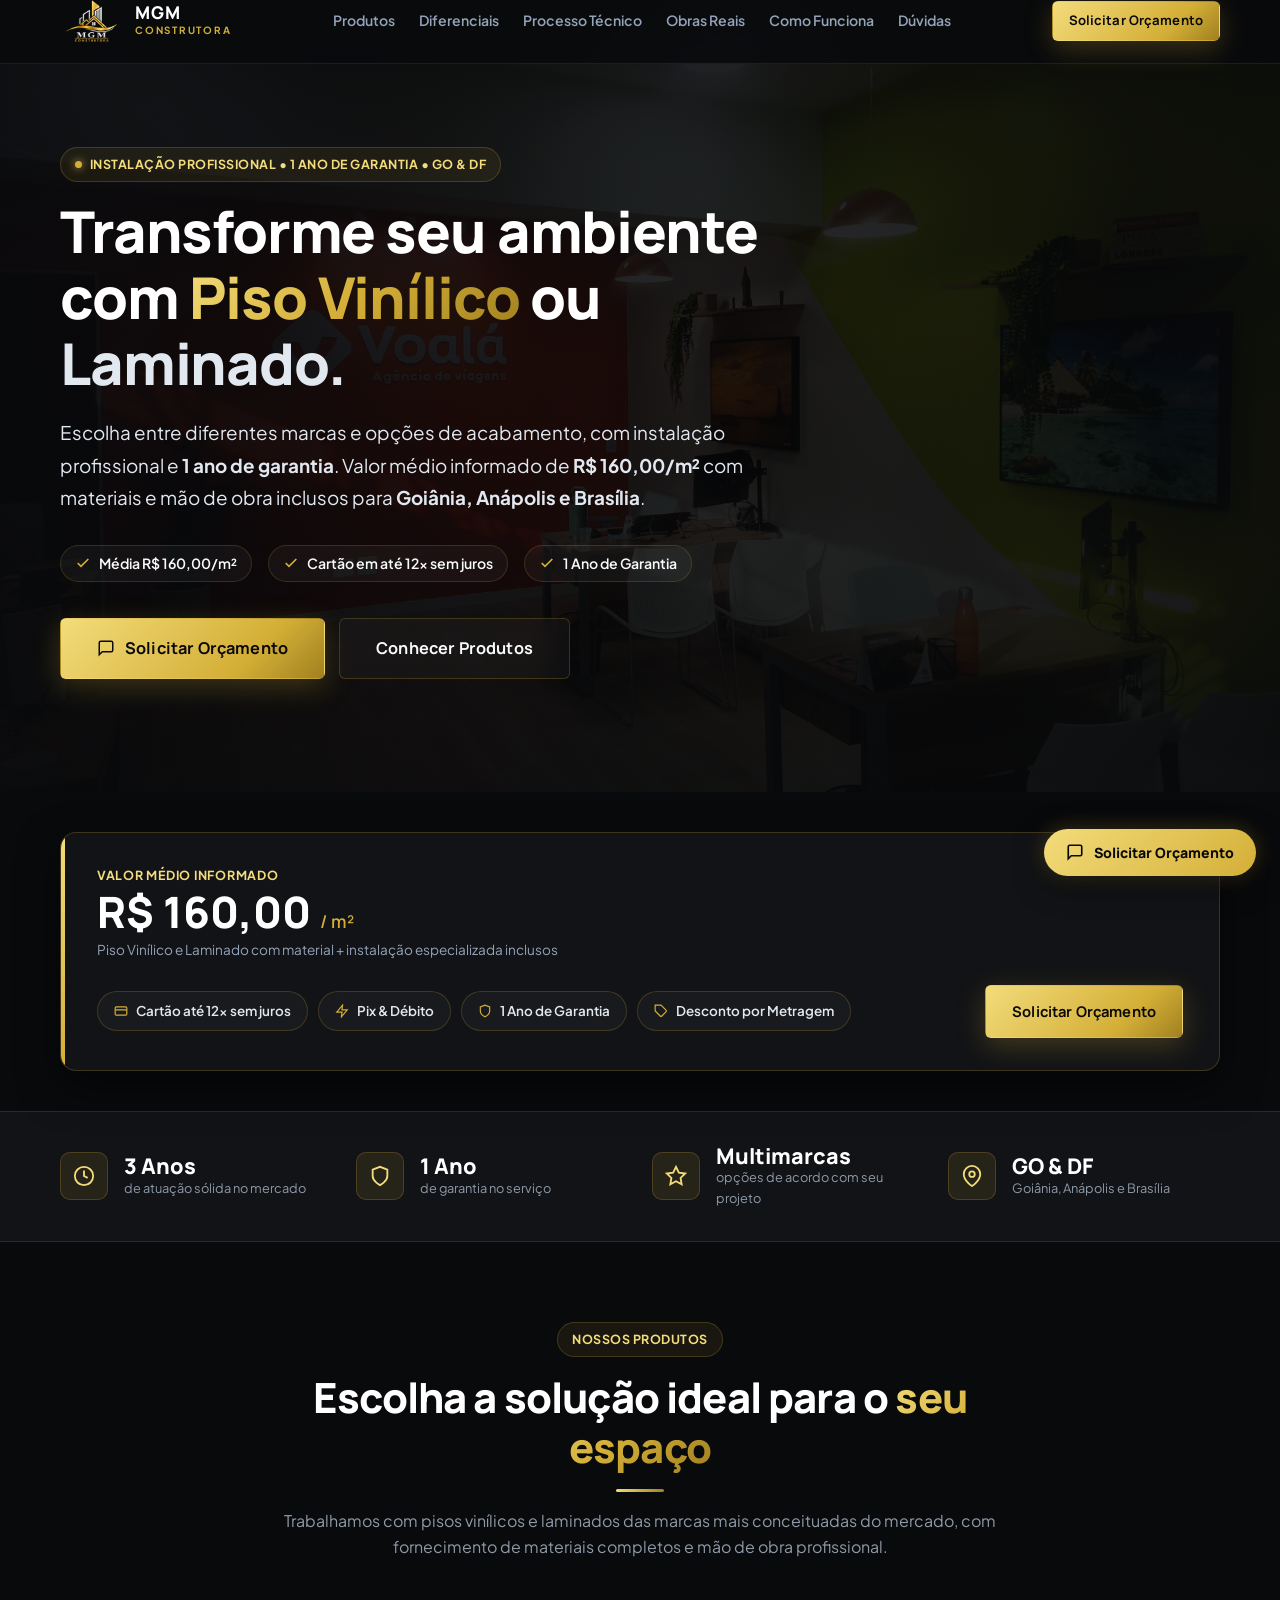
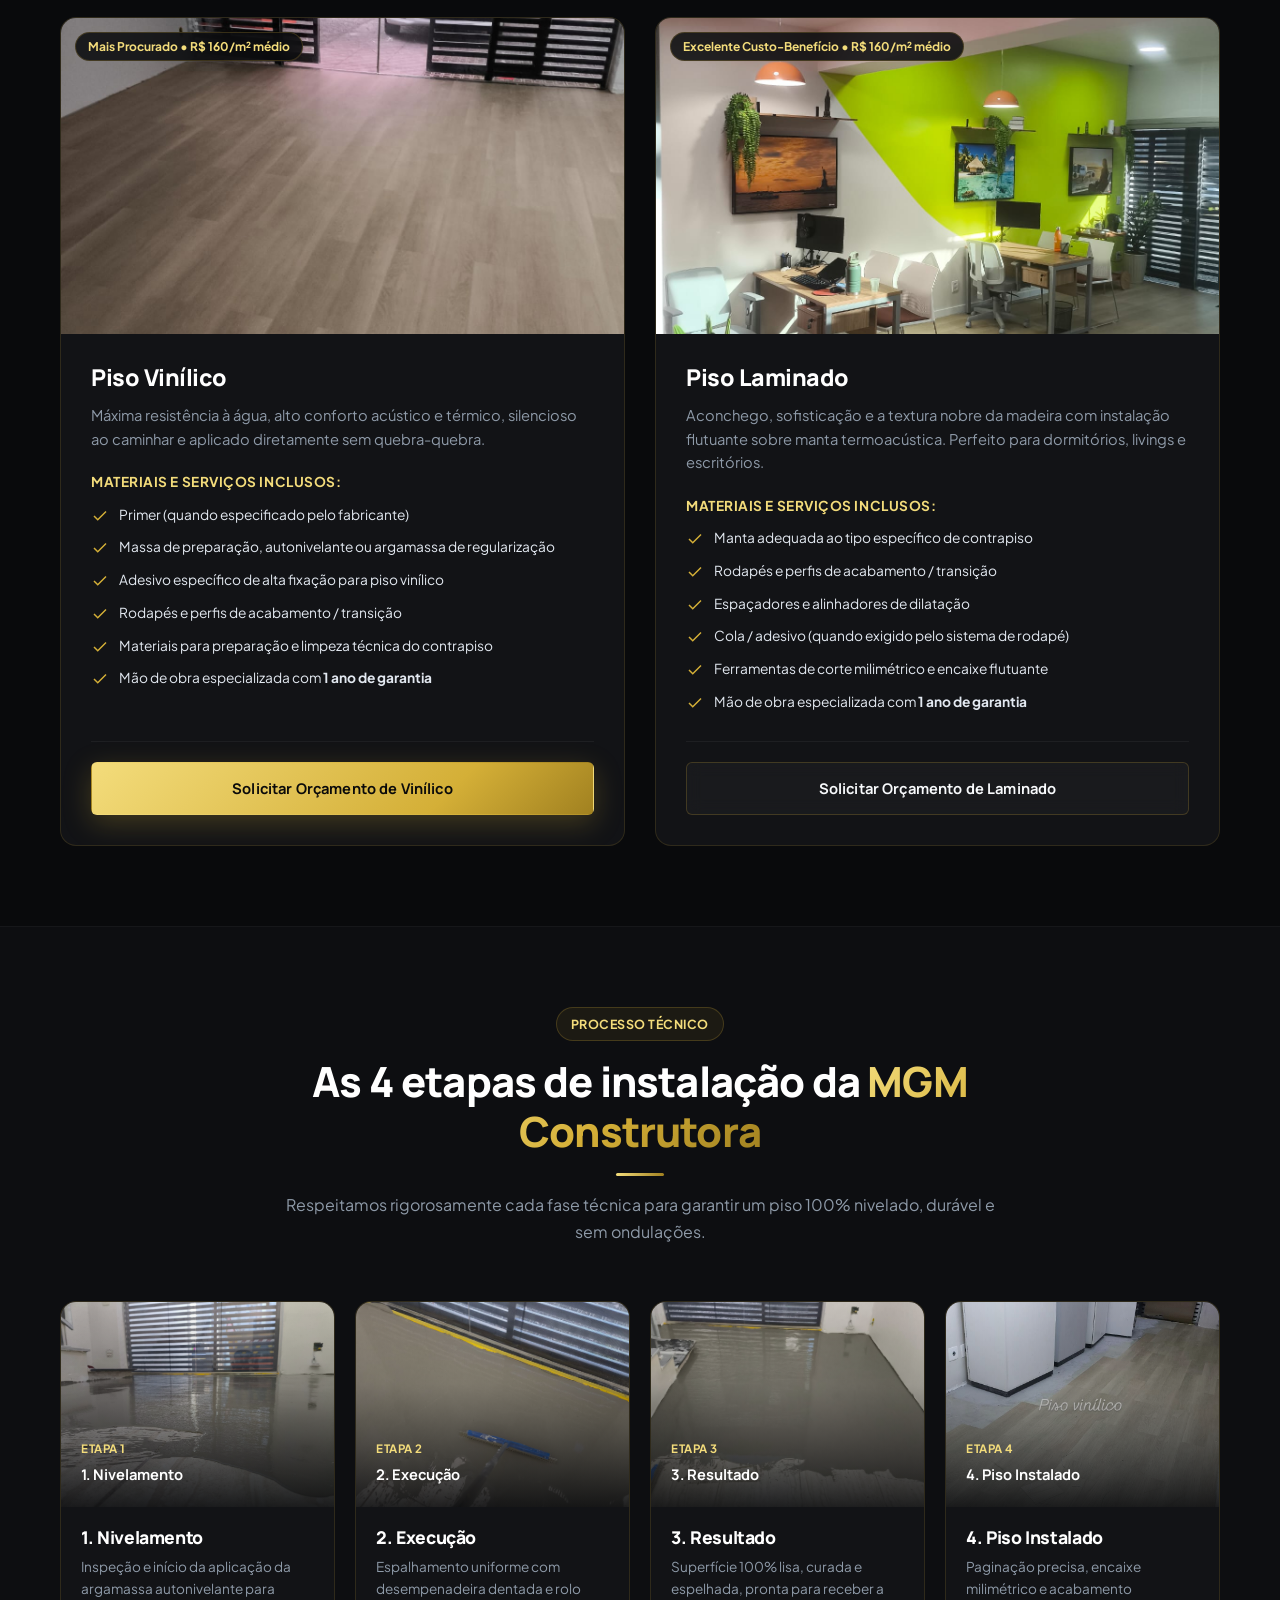
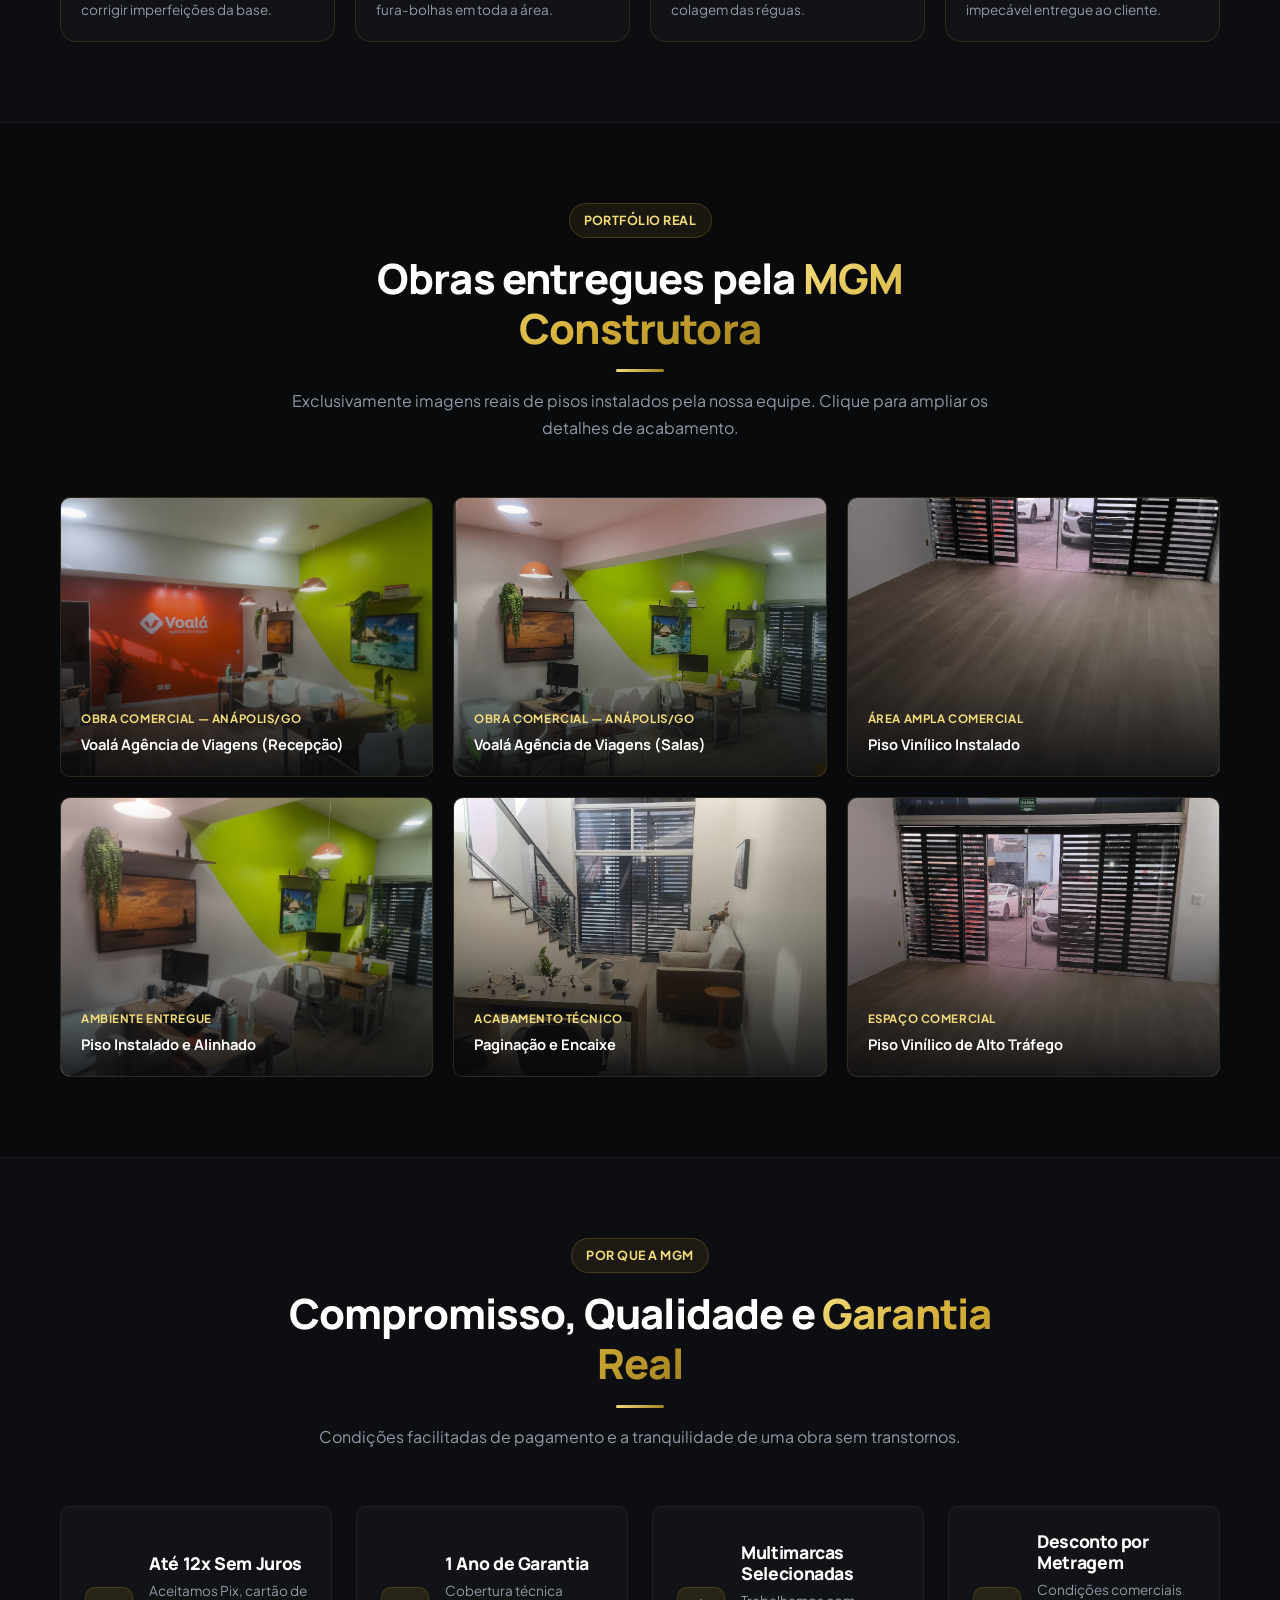
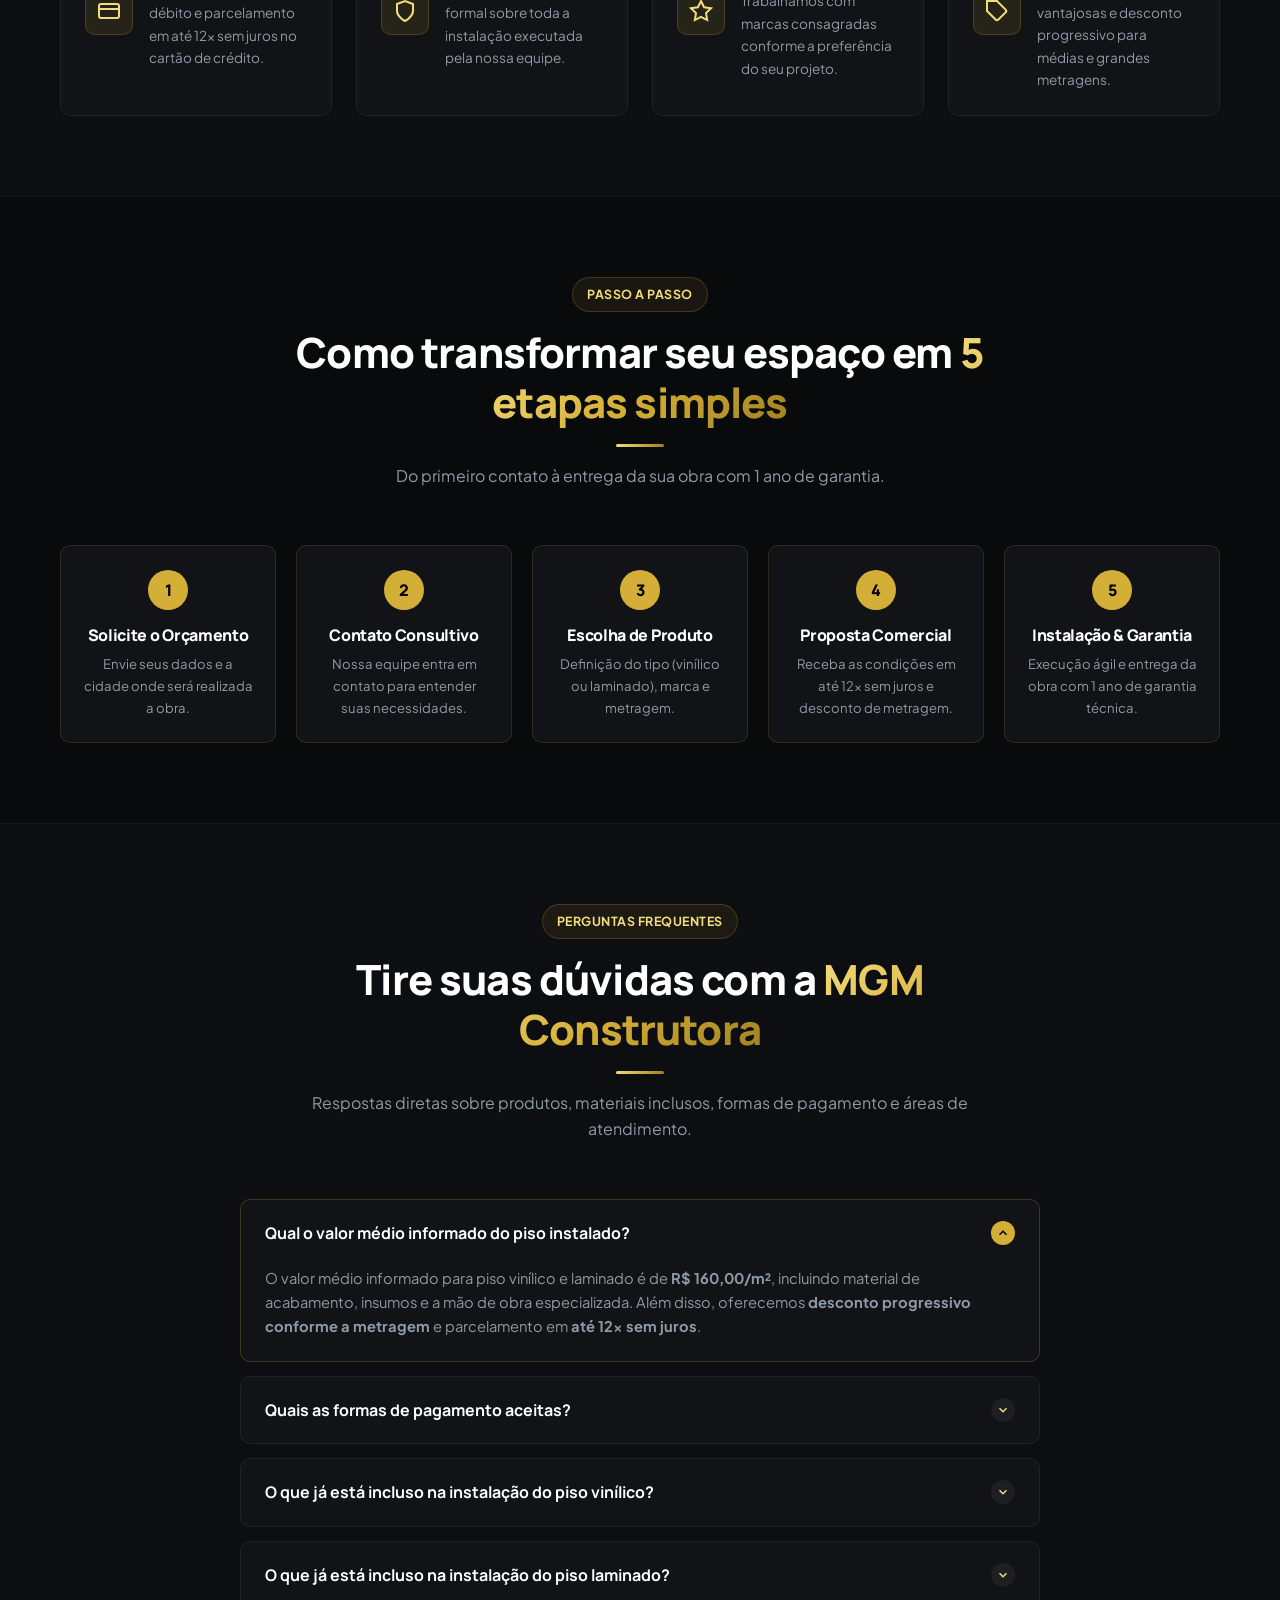
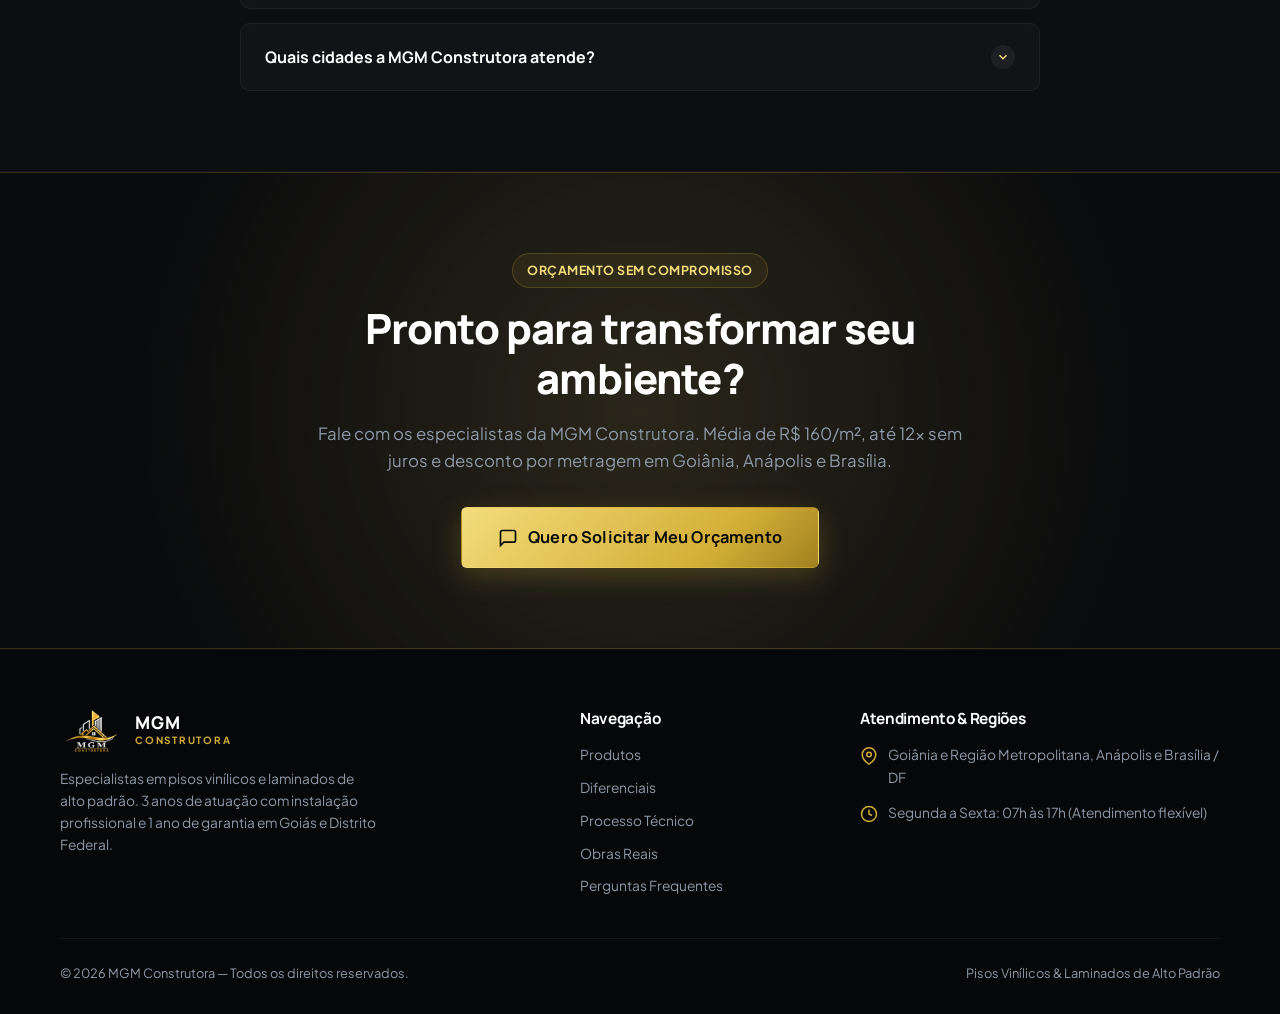
==== commit ba801c95: "feat: apply Juh's corrections (price R$ 160/m², 12x sem juros, materials lists, process stages) and " ====
--- a/index.html
+++ b/index.html
@@ -5,7 +5,7 @@
   <meta name="viewport" content="width=device-width, initial-scale=1.0">
   
   <title>MGM Construtora — Pisos Vinílicos e Laminados com Instalação | Goiânia, Anápolis e Brasília</title>
-  <meta name="description" content="Transforme seu ambiente com Piso Vinílico ou Laminado pela MGM Construtora. Instalação profissional com 1 ano de garantia, multimarcas e desconto por metragem em Goiânia, Anápolis e Brasília.">
+  <meta name="description" content="Transforme seu ambiente com Piso Vinílico ou Laminado a partir de R$ 160/m² com instalação e materiais inclusos. 1 ano de garantia, cartão em até 12x sem juros em Goiânia, Anápolis e Brasília pela MGM Construtora.">
   <meta name="keywords" content="piso vinilico goiania, piso laminado goiania, piso vinilico anapolis, instalacao piso laminado brasilia, mgm construtora">
 
   <!-- OpenGraph -->
@@ -41,7 +41,7 @@
       <nav class="nav-desktop" aria-label="Navegação Principal">
         <a href="#produtos">Produtos</a>
         <a href="#diferenciais">Diferenciais</a>
-        <a href="#execucao">Execução Técnica</a>
+        <a href="#execucao">Processo Técnico</a>
         <a href="#obras">Obras Reais</a>
         <a href="#como-funciona">Como Funciona</a>
         <a href="#faq">Dúvidas</a>
@@ -62,7 +62,7 @@
 <nav class="mobile-menu" id="mobile-menu" aria-label="Menu Mobile">
   <a href="#produtos">Produtos</a>
   <a href="#diferenciais">Diferenciais</a>
-  <a href="#execucao">Execução Técnica</a>
+  <a href="#execucao">Processo Técnico</a>
   <a href="#obras">Obras Reais</a>
   <a href="#como-funciona">Como Funciona</a>
   <a href="#faq">Dúvidas</a>
@@ -90,21 +90,21 @@
       </h1>
 
       <p class="hero-desc">
-        Escolha entre diferentes marcas e opções de acabamento, com instalação técnica especializada e <strong>1 ano de garantia</strong>. Sofisticação, conforto e agilidade para espaços residenciais e comerciais em <strong>Goiânia, Anápolis e Brasília</strong>.
+        Escolha entre diferentes marcas e opções de acabamento, com instalação profissional e <strong>1 ano de garantia</strong>. Valor médio informado de <strong>R$ 160,00/m²</strong> com materiais e mão de obra inclusos para <strong>Goiânia, Anápolis e Brasília</strong>.
       </p>
 
       <div class="hero-features">
         <div class="hero-feature-item">
           <svg width="16" height="16" viewBox="0 0 24 24" fill="none" stroke="currentColor" stroke-width="2.5" aria-hidden="true"><polyline points="20 6 9 17 4 12"/></svg>
-          Sem quebra-quebra
+          Média R$ 160,00/m²
+        </div>
+        <div class="hero-feature-item">
+          <svg width="16" height="16" viewBox="0 0 24 24" fill="none" stroke="currentColor" stroke-width="2.5" aria-hidden="true"><polyline points="20 6 9 17 4 12"/></svg>
+          Cartão em até 12x sem juros
         </div>
         <div class="hero-feature-item">
           <svg width="16" height="16" viewBox="0 0 24 24" fill="none" stroke="currentColor" stroke-width="2.5" aria-hidden="true"><polyline points="20 6 9 17 4 12"/></svg>
           1 Ano de Garantia
-        </div>
-        <div class="hero-feature-item">
-          <svg width="16" height="16" viewBox="0 0 24 24" fill="none" stroke="currentColor" stroke-width="2.5" aria-hidden="true"><polyline points="20 6 9 17 4 12"/></svg>
-          Desconto por Metragem
         </div>
       </div>
 
@@ -120,6 +120,40 @@
 </section>
 
 <!-- ══════════════════════════════════════
+     OFFER & CONDITIONS BAND
+═══════════════════════════════════════ -->
+<section class="section" style="padding:40px 0" aria-label="Condições Comerciais">
+  <div class="container">
+    <div class="offer-band">
+      <div>
+        <div class="offer-band-price-label">Valor Médio Informado</div>
+        <div class="offer-band-price">R$ 160,00 <span>/ m²</span></div>
+        <div class="offer-band-note">Piso Vinílico e Laminado com material + instalação especializada inclusos</div>
+      </div>
+      <div class="offer-chips">
+        <div class="chip">
+          <svg width="14" height="14" viewBox="0 0 24 24" fill="none" stroke="currentColor" stroke-width="2" aria-hidden="true"><rect x="2" y="5" width="20" height="14" rx="2"/><line x1="2" y1="10" x2="22" y2="10"/></svg>
+          Cartão até 12x sem juros
+        </div>
+        <div class="chip">
+          <svg width="14" height="14" viewBox="0 0 24 24" fill="none" stroke="currentColor" stroke-width="2" aria-hidden="true"><polygon points="13 2 3 14 12 14 11 22 21 10 12 10 13 2"/></svg>
+          Pix & Débito
+        </div>
+        <div class="chip">
+          <svg width="14" height="14" viewBox="0 0 24 24" fill="none" stroke="currentColor" stroke-width="2" aria-hidden="true"><path d="M12 22s8-4 8-10V5l-8-3-8 3v7c0 6 8 10 8 10z"/></svg>
+          1 Ano de Garantia
+        </div>
+        <div class="chip">
+          <svg width="14" height="14" viewBox="0 0 24 24" fill="none" stroke="currentColor" stroke-width="2" aria-hidden="true"><path d="M20.59 13.41l-7.17 7.17a2 2 0 0 1-2.83 0L2 12V2h10l8.59 8.59a2 2 0 0 1 0 2.82z"/></svg>
+          Desconto por Metragem
+        </div>
+      </div>
+      <a href="#contato" class="btn btn-gold">Solicitar Orçamento</a>
+    </div>
+  </div>
+</section>
+
+<!-- ══════════════════════════════════════
      STATS / AUTHORITY BAR
 ═══════════════════════════════════════ -->
 <section class="stats-bar" aria-label="Credibilidade MGM Construtora">
@@ -130,7 +164,7 @@
           <svg width="22" height="22" viewBox="0 0 24 24" fill="none" stroke="currentColor" stroke-width="2"><circle cx="12" cy="12" r="10"/><polyline points="12 6 12 12 16 14"/></svg>
         </div>
         <div>
-          <div class="stat-num">~3 Anos</div>
+          <div class="stat-num">3 Anos</div>
           <div class="stat-label">de atuação sólida no mercado</div>
         </div>
       </div>
@@ -169,7 +203,7 @@
 </section>
 
 <!-- ══════════════════════════════════════
-     PRODUTOS EM DESTAQUE
+     PRODUTOS EM DESTAQUE COM ITENS INCLUSOS
 ═══════════════════════════════════════ -->
 <section class="section" id="produtos" aria-labelledby="prod-title">
   <div class="container">
@@ -177,7 +211,7 @@
       <div class="badge">Nossos Produtos</div>
       <h2 class="section-title" id="prod-title">Escolha a solução ideal para o <span class="gold-text">seu espaço</span></h2>
       <div class="gold-divider"></div>
-      <p class="section-desc">Trabalhamos com pisos vinílicos e laminados das marcas mais conceituadas do mercado, com atendimento consultivo para orientar a melhor escolha.</p>
+      <p class="section-desc">Trabalhamos com pisos vinílicos e laminados das marcas mais conceituadas do mercado, com fornecimento de materiais completos e mão de obra profissional.</p>
     </div>
 
     <div class="products-grid">
@@ -185,29 +219,42 @@
       <article class="product-card">
         <div class="product-img">
           <img src="images/obra-piso-amplo.jpeg" alt="Piso Vinílico instalado em ambiente amplo pela MGM Construtora" loading="lazy">
-          <div class="product-badge">Mais Procurado</div>
+          <div class="product-badge">Mais Procurado • R$ 160/m² médio</div>
         </div>
         <div class="product-body">
           <h3 class="product-title font-heading">Piso Vinílico</h3>
           <p class="product-desc">
-            Máxima resistência à água, alta durabilidade e silêncio absoluto ao caminhar. Aplicado diretamente sobre o contrapiso nivelado ou cerâmica existente sem entulho.
+            Máxima resistência à água, alto conforto acústico e térmico, silencioso ao caminhar e aplicado diretamente sem quebra-quebra.
           </p>
+          
+          <div style="font-weight:700;font-size:0.85rem;color:var(--gold-light);margin-bottom:10px;text-transform:uppercase;letter-spacing:0.04em">
+            Materiais e Serviços Inclusos:
+          </div>
+
           <ul class="product-list">
             <li>
               <svg width="18" height="18" viewBox="0 0 24 24" fill="none" stroke="currentColor" stroke-width="2"><polyline points="20 6 9 17 4 12"/></svg>
-              <span><strong>Conforto Térmico & Acústico:</strong> Reduz o eco e ruídos de passos.</span>
-            </li>
-            <li>
-              <svg width="18" height="18" viewBox="0 0 24 24" fill="none" stroke="currentColor" stroke-width="2"><polyline points="20 6 9 17 4 12"/></svg>
-              <span><strong>Resistente à Umidade:</strong> Não estufa com respingos e facilita a higienização.</span>
-            </li>
-            <li>
-              <svg width="18" height="18" viewBox="0 0 24 24" fill="none" stroke="currentColor" stroke-width="2"><polyline points="20 6 9 17 4 12"/></svg>
-              <span><strong>Uso Residencial e Comercial:</strong> Alta resistência a tráfego intenso.</span>
-            </li>
-            <li>
-              <svg width="18" height="18" viewBox="0 0 24 24" fill="none" stroke="currentColor" stroke-width="2"><polyline points="20 6 9 17 4 12"/></svg>
-              <span><strong>1 Ano de Garantia</strong> na instalação especializada.</span>
+              <span>Primer (quando especificado pelo fabricante)</span>
+            </li>
+            <li>
+              <svg width="18" height="18" viewBox="0 0 24 24" fill="none" stroke="currentColor" stroke-width="2"><polyline points="20 6 9 17 4 12"/></svg>
+              <span>Massa de preparação, autonivelante ou argamassa de regularização</span>
+            </li>
+            <li>
+              <svg width="18" height="18" viewBox="0 0 24 24" fill="none" stroke="currentColor" stroke-width="2"><polyline points="20 6 9 17 4 12"/></svg>
+              <span>Adesivo específico de alta fixação para piso vinílico</span>
+            </li>
+            <li>
+              <svg width="18" height="18" viewBox="0 0 24 24" fill="none" stroke="currentColor" stroke-width="2"><polyline points="20 6 9 17 4 12"/></svg>
+              <span>Rodapés e perfis de acabamento / transição</span>
+            </li>
+            <li>
+              <svg width="18" height="18" viewBox="0 0 24 24" fill="none" stroke="currentColor" stroke-width="2"><polyline points="20 6 9 17 4 12"/></svg>
+              <span>Materiais para preparação e limpeza técnica do contrapiso</span>
+            </li>
+            <li>
+              <svg width="18" height="18" viewBox="0 0 24 24" fill="none" stroke="currentColor" stroke-width="2"><polyline points="20 6 9 17 4 12"/></svg>
+              <span>Mão de obra especializada com <strong>1 ano de garantia</strong></span>
             </li>
           </ul>
           <div class="product-footer">
@@ -220,29 +267,42 @@
       <article class="product-card">
         <div class="product-img">
           <img src="images/obra-voala-02.jpeg" alt="Piso Laminado instalado em escritório pela MGM Construtora" loading="lazy">
-          <div class="product-badge">Excelente Custo-Benefício</div>
+          <div class="product-badge">Excelente Custo-Benefício • R$ 160/m² médio</div>
         </div>
         <div class="product-body">
           <h3 class="product-title font-heading">Piso Laminado</h3>
           <p class="product-desc">
-            Aconchego, sofisticação e a textura nobre da madeira com instalação flutuante sobre manta termoacústica. Perfeito para dormitórios, escritórios e salas de estar.
+            Aconchego, sofisticação e a textura nobre da madeira com instalação flutuante sobre manta termoacústica. Perfeito para dormitórios, livings e escritórios.
           </p>
+
+          <div style="font-weight:700;font-size:0.85rem;color:var(--gold-light);margin-bottom:10px;text-transform:uppercase;letter-spacing:0.04em">
+            Materiais e Serviços Inclusos:
+          </div>
+
           <ul class="product-list">
             <li>
               <svg width="18" height="18" viewBox="0 0 24 24" fill="none" stroke="currentColor" stroke-width="2"><polyline points="20 6 9 17 4 12"/></svg>
-              <span><strong>Estética Nobre Amadeirada:</strong> Diversos padrões e tonalidades.</span>
-            </li>
-            <li>
-              <svg width="18" height="18" viewBox="0 0 24 24" fill="none" stroke="currentColor" stroke-width="2"><polyline points="20 6 9 17 4 12"/></svg>
-              <span><strong>Instalação Ágil e Limpa:</strong> Sistema de encaixe flutuante.</span>
-            </li>
-            <li>
-              <svg width="18" height="18" viewBox="0 0 24 24" fill="none" stroke="currentColor" stroke-width="2"><polyline points="20 6 9 17 4 12"/></svg>
-              <span><strong>Excelente Custo-Benefício:</strong> Valorização imediata do imóvel.</span>
-            </li>
-            <li>
-              <svg width="18" height="18" viewBox="0 0 24 24" fill="none" stroke="currentColor" stroke-width="2"><polyline points="20 6 9 17 4 12"/></svg>
-              <span><strong>1 Ano de Garantia</strong> na instalação técnica.</span>
+              <span>Manta adequada ao tipo específico de contrapiso</span>
+            </li>
+            <li>
+              <svg width="18" height="18" viewBox="0 0 24 24" fill="none" stroke="currentColor" stroke-width="2"><polyline points="20 6 9 17 4 12"/></svg>
+              <span>Rodapés e perfis de acabamento / transição</span>
+            </li>
+            <li>
+              <svg width="18" height="18" viewBox="0 0 24 24" fill="none" stroke="currentColor" stroke-width="2"><polyline points="20 6 9 17 4 12"/></svg>
+              <span>Espaçadores e alinhadores de dilatação</span>
+            </li>
+            <li>
+              <svg width="18" height="18" viewBox="0 0 24 24" fill="none" stroke="currentColor" stroke-width="2"><polyline points="20 6 9 17 4 12"/></svg>
+              <span>Cola / adesivo (quando exigido pelo sistema de rodapé)</span>
+            </li>
+            <li>
+              <svg width="18" height="18" viewBox="0 0 24 24" fill="none" stroke="currentColor" stroke-width="2"><polyline points="20 6 9 17 4 12"/></svg>
+              <span>Ferramentas de corte milimétrico e encaixe flutuante</span>
+            </li>
+            <li>
+              <svg width="18" height="18" viewBox="0 0 24 24" fill="none" stroke="currentColor" stroke-width="2"><polyline points="20 6 9 17 4 12"/></svg>
+              <span>Mão de obra especializada com <strong>1 ano de garantia</strong></span>
             </li>
           </ul>
           <div class="product-footer">
@@ -255,84 +315,91 @@
 </section>
 
 <!-- ══════════════════════════════════════
-     EXECUÇÃO TÉCNICA (CONTRAPISO AUTONIVELANTE)
+     PROCESSO TÉCNICO (4 ETAPAS REAIS)
 ═══════════════════════════════════════ -->
 <section class="section section-alt" id="execucao" aria-labelledby="exec-title">
   <div class="container">
-    <div class="process-grid">
-      <div>
-        <div class="badge">Rigor Técnico</div>
-        <h2 class="section-title" id="exec-title">Instalação com acabamento <span class="gold-text">impecável e sem ondulações</span></h2>
-        <div class="gold-divider" style="margin-inline:0"></div>
-        <p style="color:var(--text-muted);margin-bottom:28px">
-          O segredo de um piso vinílico perfeito está na preparação da base. A <strong>MGM Construtora</strong> executa a regularização com contrapiso autonivelante de alta performance para garantir que o seu piso não apresente marcas, bolhas ou irregularidades.
-        </p>
-
-        <div class="process-steps">
-          <div class="process-step-card">
-            <div class="process-step-number">1</div>
-            <div>
-              <h4 class="process-step-title font-heading">Análise e Limpeza da Superfície</h4>
-              <p class="process-step-desc">Inspeção minuciosa de umidade, alinhamento e aderência da base existente.</p>
-            </div>
-          </div>
-
-          <div class="process-step-card">
-            <div class="process-step-number">2</div>
-            <div>
-              <h4 class="process-step-title font-heading">Regularização Autonivelante</h4>
-              <p class="process-step-desc">Aplicação de massa autonivelante que cria uma superfície 100% lisa e espelhada.</p>
-            </div>
-          </div>
-
-          <div class="process-step-card">
-            <div class="process-step-number">3</div>
-            <div>
-              <h4 class="process-step-title font-heading">Colagem & Acabamentos Milimétricos</h4>
-              <p class="process-step-desc">Fixação com adesivo acrílico especial e cortes precisos em rodapés e portas.</p>
-            </div>
-          </div>
-        </div>
-      </div>
-
-      <div>
-        <div style="display:grid;grid-template-columns:1fr 1fr;gap:14px">
-          <div class="gallery-item" style="aspect-ratio:1/1">
-            <img src="images/processo-nivelamento-01.jpeg" alt="Aplicação de autonivelante pela MGM Construtora" loading="lazy">
-            <div class="gallery-overlay">
-              <span class="gallery-tag">Preparação</span>
-              <span class="gallery-caption">Nivelamento Técnico</span>
-            </div>
-          </div>
-          <div class="gallery-item" style="aspect-ratio:1/1">
-            <img src="images/processo-nivelamento-02.jpeg" alt="Espalhamento da massa autonivelante" loading="lazy">
-            <div class="gallery-overlay">
-              <span class="gallery-tag">Execução</span>
-              <span class="gallery-caption">Base Autonivelante</span>
-            </div>
-          </div>
-          <div class="gallery-item" style="aspect-ratio:1/1">
-            <img src="images/processo-nivelamento-03.jpeg" alt="Contrapiso espelhado seco e pronto" loading="lazy">
-            <div class="gallery-overlay">
-              <span class="gallery-tag">Resultado</span>
-              <span class="gallery-caption">Superfície Lisa</span>
-            </div>
-          </div>
-          <div class="gallery-item" style="aspect-ratio:1/1">
-            <img src="images/processo-instalacao.jpeg" alt="Instalação das réguas de piso vinílico" loading="lazy">
-            <div class="gallery-overlay">
-              <span class="gallery-tag">Instalação</span>
-              <span class="gallery-caption">Aplicação do Piso</span>
-            </div>
-          </div>
-        </div>
-      </div>
-    </div>
-  </div>
-</section>
-
-<!-- ══════════════════════════════════════
-     OBRAS & RESULTADOS REAIS (GALERIA COM ZOOM)
+    <div class="section-header">
+      <div class="badge">Processo Técnico</div>
+      <h2 class="section-title" id="exec-title">As 4 etapas de instalação da <span class="gold-text">MGM Construtora</span></h2>
+      <div class="gold-divider"></div>
+      <p class="section-desc">Respeitamos rigorosamente cada fase técnica para garantir um piso 100% nivelado, durável e sem ondulações.</p>
+    </div>
+
+    <div style="display:grid;grid-template-columns:repeat(auto-fit, minmax(240px, 1fr));gap:20px">
+      <!-- Etapa 1: Nivelamento -->
+      <div class="product-card">
+        <div class="gallery-item" style="aspect-ratio:4/3;border-radius:0;border:none">
+          <img src="images/processo-nivelamento-01.jpeg" alt="Etapa 1 - Nivelamento do contrapiso" loading="lazy">
+          <div class="gallery-overlay">
+            <span class="gallery-tag">Etapa 1</span>
+            <span class="gallery-caption">1. Nivelamento</span>
+          </div>
+        </div>
+        <div style="padding:20px">
+          <h4 class="font-heading" style="font-size:1.1rem;margin-bottom:8px">1. Nivelamento</h4>
+          <p style="font-size:0.85rem;color:var(--text-muted);line-height:1.6">
+            Inspeção e início da aplicação da argamassa autonivelante para corrigir imperfeições da base.
+          </p>
+        </div>
+      </div>
+
+      <!-- Etapa 2: Execução -->
+      <div class="product-card">
+        <div class="gallery-item" style="aspect-ratio:4/3;border-radius:0;border:none">
+          <img src="images/processo-nivelamento-02.jpeg" alt="Etapa 2 - Execução da regularização autonivelante" loading="lazy">
+          <div class="gallery-overlay">
+            <span class="gallery-tag">Etapa 2</span>
+            <span class="gallery-caption">2. Execução</span>
+          </div>
+        </div>
+        <div style="padding:20px">
+          <h4 class="font-heading" style="font-size:1.1rem;margin-bottom:8px">2. Execução</h4>
+          <p style="font-size:0.85rem;color:var(--text-muted);line-height:1.6">
+            Espalhamento uniforme com desempenadeira dentada e rolo fura-bolhas em toda a área.
+          </p>
+        </div>
+      </div>
+
+      <!-- Etapa 3: Resultado -->
+      <div class="product-card">
+        <div class="gallery-item" style="aspect-ratio:4/3;border-radius:0;border:none">
+          <img src="images/processo-nivelamento-03.jpeg" alt="Etapa 3 - Resultado do contrapiso espelhado" loading="lazy">
+          <div class="gallery-overlay">
+            <span class="gallery-tag">Etapa 3</span>
+            <span class="gallery-caption">3. Resultado</span>
+          </div>
+        </div>
+        <div style="padding:20px">
+          <h4 class="font-heading" style="font-size:1.1rem;margin-bottom:8px">3. Resultado</h4>
+          <p style="font-size:0.85rem;color:var(--text-muted);line-height:1.6">
+            Superfície 100% lisa, curada e espelhada, pronta para receber a colagem das réguas.
+          </p>
+        </div>
+      </div>
+
+      <!-- Etapa 4: Piso Instalado -->
+      <div class="product-card">
+        <div class="gallery-item" style="aspect-ratio:4/3;border-radius:0;border:none">
+          <img src="images/processo-instalacao.jpeg" alt="Etapa 4 - Piso instalado com alinhamento perfeito" loading="lazy">
+          <div class="gallery-overlay">
+            <span class="gallery-tag">Etapa 4</span>
+            <span class="gallery-caption">4. Piso Instalado</span>
+          </div>
+        </div>
+        <div style="padding:20px">
+          <h4 class="font-heading" style="font-size:1.1rem;margin-bottom:8px">4. Piso Instalado</h4>
+          <p style="font-size:0.85rem;color:var(--text-muted);line-height:1.6">
+            Paginação precisa, encaixe milimétrico e acabamento impecável entregue ao cliente.
+          </p>
+        </div>
+      </div>
+    </div>
+  </div>
+</section>
+
+<!-- ══════════════════════════════════════
+     OBRAS & RESULTADOS REAIS (GALERIA 100% FOTOS DO CLIENTE)
 ═══════════════════════════════════════ -->
 <section class="section" id="obras" aria-labelledby="obras-title">
   <div class="container">
@@ -340,7 +407,7 @@
       <div class="badge">Portfólio Real</div>
       <h2 class="section-title" id="obras-title">Obras entregues pela <span class="gold-text">MGM Construtora</span></h2>
       <div class="gold-divider"></div>
-      <p class="section-desc">Confira alguns dos projetos executados por nossa equipe. Clique nas imagens para ampliar os detalhes de acabamento.</p>
+      <p class="section-desc">Exclusivamente imagens reais de pisos instalados pela nossa equipe. Clique para ampliar os detalhes de acabamento.</p>
     </div>
 
     <div class="gallery-grid">
@@ -371,38 +438,38 @@
         </div>
       </div>
 
-      <!-- Processo de Nivelamento -->
+      <!-- Detalhe 01 -->
       <div class="gallery-item">
-        <img src="images/processo-nivelamento-01.jpeg" alt="Regularização de base com massa autonivelante" loading="lazy">
+        <img src="images/obra-detalhe-01.jpeg" alt="Ambiente finalizado com piso instalado" loading="lazy">
         <div class="gallery-overlay">
-          <span class="gallery-tag">Processo Técnico</span>
-          <span class="gallery-caption">Regularização Autonivelante</span>
-        </div>
-      </div>
-
-      <!-- Piso Sendo Instalado -->
+          <span class="gallery-tag">Ambiente Entregue</span>
+          <span class="gallery-caption">Piso Instalado e Alinhado</span>
+        </div>
+      </div>
+
+      <!-- Detalhe 02 -->
       <div class="gallery-item">
-        <img src="images/processo-instalacao.jpeg" alt="Instalação precisa de piso vinílico" loading="lazy">
+        <img src="images/obra-detalhe-02.jpeg" alt="Detalhe de instalação e corte" loading="lazy">
         <div class="gallery-overlay">
-          <span class="gallery-tag">Mão de Obra Especializada</span>
-          <span class="gallery-caption">Paginação e Encaixe Preciso</span>
-        </div>
-      </div>
-
-      <!-- Contrapiso Nivelado -->
+          <span class="gallery-tag">Acabamento Técnico</span>
+          <span class="gallery-caption">Paginação e Encaixe</span>
+        </div>
+      </div>
+
+      <!-- Detalhe 03 -->
       <div class="gallery-item">
-        <img src="images/processo-nivelamento-03.jpeg" alt="Contrapiso espelhado de alta qualidade" loading="lazy">
+        <img src="images/obra-detalhe-03.jpeg" alt="Espaço comercial com piso instalado" loading="lazy">
         <div class="gallery-overlay">
-          <span class="gallery-tag">Qualidade Estrutural</span>
-          <span class="gallery-caption">Contrapiso Espelhado</span>
-        </div>
-      </div>
-    </div>
-  </div>
-</section>
-
-<!-- ══════════════════════════════════════
-     DIFERENCIAIS
+          <span class="gallery-tag">Espaço Comercial</span>
+          <span class="gallery-caption">Piso Vinílico de Alto Tráfego</span>
+        </div>
+      </div>
+    </div>
+  </div>
+</section>
+
+<!-- ══════════════════════════════════════
+     DIFERENCIAIS & FORMAS DE PAGAMENTO
 ═══════════════════════════════════════ -->
 <section class="section section-alt" id="diferenciais" aria-labelledby="dif-title">
   <div class="container">
@@ -410,12 +477,22 @@
       <div class="badge">Por Que a MGM</div>
       <h2 class="section-title" id="dif-title">Compromisso, Qualidade e <span class="gold-text">Garantia Real</span></h2>
       <div class="gold-divider"></div>
-      <p class="section-desc">Proporcionamos uma experiência de reforma ágil, sem transtornos e com total respaldo técnico.</p>
+      <p class="section-desc">Condições facilitadas de pagamento e a tranquilidade de uma obra sem transtornos.</p>
     </div>
 
     <div class="stats-grid" style="grid-template-columns:repeat(auto-fit, minmax(260px, 1fr))">
       <div class="stat-card" style="background:var(--bg-card);padding:24px;border-radius:var(--radius-md);border:1px solid rgba(255,255,255,0.06)">
         <div class="stat-icon" aria-hidden="true">
+          <svg width="24" height="24" viewBox="0 0 24 24" fill="none" stroke="currentColor" stroke-width="2"><rect x="2" y="5" width="20" height="14" rx="2"/><line x1="2" y1="10" x2="22" y2="10"/></svg>
+        </div>
+        <div>
+          <h4 class="font-heading" style="font-size:1.1rem;margin-bottom:6px">Até 12x Sem Juros</h4>
+          <p style="font-size:0.85rem;color:var(--text-muted)">Aceitamos Pix, cartão de débito e parcelamento em até 12x sem juros no cartão de crédito.</p>
+        </div>
+      </div>
+
+      <div class="stat-card" style="background:var(--bg-card);padding:24px;border-radius:var(--radius-md);border:1px solid rgba(255,255,255,0.06)">
+        <div class="stat-icon" aria-hidden="true">
           <svg width="24" height="24" viewBox="0 0 24 24" fill="none" stroke="currentColor" stroke-width="2"><path d="M12 22s8-4 8-10V5l-8-3-8 3v7c0 6 8 10 8 10z"/></svg>
         </div>
         <div>
@@ -426,31 +503,21 @@
 
       <div class="stat-card" style="background:var(--bg-card);padding:24px;border-radius:var(--radius-md);border:1px solid rgba(255,255,255,0.06)">
         <div class="stat-icon" aria-hidden="true">
-          <svg width="24" height="24" viewBox="0 0 24 24" fill="none" stroke="currentColor" stroke-width="2"><circle cx="12" cy="12" r="10"/><polyline points="12 6 12 12 16 14"/></svg>
+          <svg width="24" height="24" viewBox="0 0 24 24" fill="none" stroke="currentColor" stroke-width="2"><polygon points="12 2 15.09 8.26 22 9.27 17 14.14 18.18 21.02 12 17.77 5.82 21.02 7 14.14 2 9.27 8.91 8.26 12 2"/></svg>
         </div>
         <div>
-          <h4 class="font-heading" style="font-size:1.1rem;margin-bottom:6px">Pontualidade & Compromisso</h4>
-          <p style="font-size:0.85rem;color:var(--text-muted)">Cronograma alinhado e cumprimento rigoroso das datas de início e entrega.</p>
+          <h4 class="font-heading" style="font-size:1.1rem;margin-bottom:6px">Multimarcas Selecionadas</h4>
+          <p style="font-size:0.85rem;color:var(--text-muted)">Trabalhamos com marcas consagradas conforme a preferência do seu projeto.</p>
         </div>
       </div>
 
       <div class="stat-card" style="background:var(--bg-card);padding:24px;border-radius:var(--radius-md);border:1px solid rgba(255,255,255,0.06)">
         <div class="stat-icon" aria-hidden="true">
-          <svg width="24" height="24" viewBox="0 0 24 24" fill="none" stroke="currentColor" stroke-width="2"><polygon points="12 2 15.09 8.26 22 9.27 17 14.14 18.18 21.02 12 17.77 5.82 21.02 7 14.14 2 9.27 8.91 8.26 12 2"/></svg>
-        </div>
-        <div>
-          <h4 class="font-heading" style="font-size:1.1rem;margin-bottom:6px">Multimarcas Selecionadas</h4>
-          <p style="font-size:0.85rem;color:var(--text-muted)">Trabalhamos com marcas consagradas para atender às preferências do seu projeto.</p>
-        </div>
-      </div>
-
-      <div class="stat-card" style="background:var(--bg-card);padding:24px;border-radius:var(--radius-md);border:1px solid rgba(255,255,255,0.06)">
-        <div class="stat-icon" aria-hidden="true">
-          <svg width="24" height="24" viewBox="0 0 24 24" fill="none" stroke="currentColor" stroke-width="2"><path d="M20.59 13.41l-7.17 7.17a2 2 0 0 1-2.83 0L2 12V2h10l8.59 8.59a2 2 0 0 1 0 2.82z"/><line x1="7" y1="7" x2="7.01" y2="7"/></svg>
+          <svg width="24" height="24" viewBox="0 0 24 24" fill="none" stroke="currentColor" stroke-width="2"><path d="M20.59 13.41l-7.17 7.17a2 2 0 0 1-2.83 0L2 12V2h10l8.59 8.59a2 2 0 0 1 0 2.82z"/></svg>
         </div>
         <div>
           <h4 class="font-heading" style="font-size:1.1rem;margin-bottom:6px">Desconto por Metragem</h4>
-          <p style="font-size:0.85rem;color:var(--text-muted)">Condições comerciais vantajosas e desconto progressivo conforme o tamanho da área.</p>
+          <p style="font-size:0.85rem;color:var(--text-muted)">Condições comerciais vantajosas e desconto progressivo para médias e grandes metragens.</p>
         </div>
       </div>
     </div>
@@ -491,7 +558,7 @@
       <div style="background:var(--bg-card);padding:24px 20px;border-radius:var(--radius-md);border:1px solid rgba(212,175,55,0.15);text-align:center">
         <div style="width:40px;height:40px;border-radius:50%;background:var(--gold-primary);color:#000;font-weight:900;display:flex;align-items:center;justify-content:center;margin:0 auto 16px;font-family:'Manrope',sans-serif">4</div>
         <h4 class="font-heading" style="font-size:1rem;margin-bottom:8px">Proposta Comercial</h4>
-        <p style="font-size:0.82rem;color:var(--text-muted)">Receba as condições de pagamento e o desconto da sua área.</p>
+        <p style="font-size:0.82rem;color:var(--text-muted)">Receba as condições em até 12x sem juros e desconto de metragem.</p>
       </div>
 
       <div style="background:var(--bg-card);padding:24px 20px;border-radius:var(--radius-md);border:1px solid rgba(212,175,55,0.15);text-align:center">
@@ -512,21 +579,21 @@
       <div class="badge">Perguntas Frequentes</div>
       <h2 class="section-title" id="faq-title">Tire suas dúvidas com a <span class="gold-text">MGM Construtora</span></h2>
       <div class="gold-divider"></div>
-      <p class="section-desc">Respostas diretas sobre produtos, instalação e áreas de atendimento.</p>
+      <p class="section-desc">Respostas diretas sobre produtos, materiais inclusos, formas de pagamento e áreas de atendimento.</p>
     </div>
 
     <div class="faq-list">
       <!-- Item 1 -->
       <div class="faq-item active">
         <button class="faq-question" aria-expanded="true">
-          <span>Qual a diferença entre Piso Vinílico e Piso Laminado?</span>
+          <span>Qual o valor médio informado do piso instalado?</span>
           <div class="faq-icon" aria-hidden="true">
             <svg width="14" height="14" viewBox="0 0 24 24" fill="none" stroke="currentColor" stroke-width="2.5"><polyline points="6 9 12 15 18 9"/></svg>
           </div>
         </button>
         <div class="faq-answer" style="max-height:300px">
           <div class="faq-answer-inner">
-            O <strong>Piso Vinílico</strong> é feito de PVC/resinas minerais, altamente resistente à água, térmico e muito silencioso ao pisar. O <strong>Piso Laminado</strong> é composto por lâminas de madeira de alta densidade (HDF), instalado de forma flutuante sobre manta, ideal para quem busca aconchego amadeirado com excelente custo-benefício.
+            O valor médio informado para piso vinílico e laminado é de <strong>R$ 160,00/m²</strong>, incluindo material de acabamento, insumos e a mão de obra especializada. Além disso, oferecemos <strong>desconto progressivo conforme a metragem</strong> e parcelamento em <strong>até 12x sem juros</strong>.
           </div>
         </div>
       </div>
@@ -534,19 +601,49 @@
       <!-- Item 2 -->
       <div class="faq-item">
         <button class="faq-question" aria-expanded="false">
-          <span>Precisa quebrar o piso antigo para instalar?</span>
+          <span>Quais as formas de pagamento aceitas?</span>
           <div class="faq-icon" aria-hidden="true">
             <svg width="14" height="14" viewBox="0 0 24 24" fill="none" stroke="currentColor" stroke-width="2.5"><polyline points="6 9 12 15 18 9"/></svg>
           </div>
         </button>
         <div class="faq-answer">
           <div class="faq-answer-inner">
-            Na grande maioria dos casos, <strong>não precisa quebrar nada!</strong> Aplicamos nossa regularização autonivelante diretamente sobre cerâmicas, porcelanatos ou cimento liso, eliminando o entulho e barulho de reformas tradicionais.
+            Aceitamos <strong>Pix</strong>, <strong>Cartão de Débito</strong> e <strong>Cartão de Crédito em até 12x sem juros</strong> para facilitar a realização da sua reforma.
           </div>
         </div>
       </div>
 
       <!-- Item 3 -->
+      <div class="faq-item">
+        <button class="faq-question" aria-expanded="false">
+          <span>O que já está incluso na instalação do piso vinílico?</span>
+          <div class="faq-icon" aria-hidden="true">
+            <svg width="14" height="14" viewBox="0 0 24 24" fill="none" stroke="currentColor" stroke-width="2.5"><polyline points="6 9 12 15 18 9"/></svg>
+          </div>
+        </button>
+        <div class="faq-answer">
+          <div class="faq-answer-inner">
+            Está incluso: Primer (quando especificado pelo fabricante), massa de preparação/autonivelante para regularização, adesivo acrílico específico, rodapé, perfis de acabamento/transição, materiais de limpeza do contrapiso e a mão de obra completa com 1 ano de garantia.
+          </div>
+        </div>
+      </div>
+
+      <!-- Item 4 -->
+      <div class="faq-item">
+        <button class="faq-question" aria-expanded="false">
+          <span>O que já está incluso na instalação do piso laminado?</span>
+          <div class="faq-icon" aria-hidden="true">
+            <svg width="14" height="14" viewBox="0 0 24 24" fill="none" stroke="currentColor" stroke-width="2.5"><polyline points="6 9 12 15 18 9"/></svg>
+          </div>
+        </button>
+        <div class="faq-answer">
+          <div class="faq-answer-inner">
+            Está incluso: Manta adequada ao contrapiso, rodapé, perfis de acabamento/transição, espaçadores, cola/adesivo quando exigido pelo rodapé, ferramentas de corte e a mão de obra especializada com 1 ano de garantia.
+          </div>
+        </div>
+      </div>
+
+      <!-- Item 5 -->
       <div class="faq-item">
         <button class="faq-question" aria-expanded="false">
           <span>Quais cidades a MGM Construtora atende?</span>
@@ -560,36 +657,6 @@
           </div>
         </div>
       </div>
-
-      <!-- Item 4 -->
-      <div class="faq-item">
-        <button class="faq-question" aria-expanded="false">
-          <span>Como funciona a garantia de 1 ano?</span>
-          <div class="faq-icon" aria-hidden="true">
-            <svg width="14" height="14" viewBox="0 0 24 24" fill="none" stroke="currentColor" stroke-width="2.5"><polyline points="6 9 12 15 18 9"/></svg>
-          </div>
-        </button>
-        <div class="faq-answer">
-          <div class="faq-answer-inner">
-            Oferecemos <strong>1 ano de garantia total</strong> sobre a mão de obra de instalação especializada, cobrindo qualquer eventual ajuste de fixação ou alinhamento conforme as normas técnicas.
-          </div>
-        </div>
-      </div>
-
-      <!-- Item 5 -->
-      <div class="faq-item">
-        <button class="faq-question" aria-expanded="false">
-          <span>A MGM Construtora trabalha com quais marcas?</span>
-          <div class="faq-icon" aria-hidden="true">
-            <svg width="14" height="14" viewBox="0 0 24 24" fill="none" stroke="currentColor" stroke-width="2.5"><polyline points="6 9 12 15 18 9"/></svg>
-          </div>
-        </button>
-        <div class="faq-answer">
-          <div class="faq-answer-inner">
-            Trabalhamos com as marcas líderes do mercado nacional e internacional (como Arquitech, Durafloor, Eucafloor, Quick-Step, entre outras), selecionadas conforme a preferência e orçamento do cliente.
-          </div>
-        </div>
-      </div>
     </div>
   </div>
 </section>
@@ -603,10 +670,10 @@
       <div class="badge">Orçamento Sem Compromisso</div>
       <h2 class="section-title font-heading" id="cta-title">Pronto para transformar seu ambiente?</h2>
       <p style="color:var(--text-muted);font-size:1.05rem;margin-bottom:32px">
-        Fale com os especialistas da MGM Construtora. Atendimento rápido, consultoria técnica e condições com desconto por metragem em Goiânia, Anápolis e Brasília.
+        Fale com os especialistas da MGM Construtora. Média de R$ 160/m², até 12x sem juros e desconto por metragem em Goiânia, Anápolis e Brasília.
       </p>
       <div style="display:flex;justify-content:center;gap:14px;flex-wrap:wrap">
-        <a href="https://wa.me/5562999999999?text=Ol%C3%A1%2C%20gostaria%20de%20solicitar%20um%20or%C3%A7amento%20de%20piso%20com%20a%20MGM%20Construtora." target="_blank" rel="noopener noreferrer" class="btn btn-gold btn-lg" id="final-cta">
+        <a href="https://wa.me/556293268556?text=Ol%C3%A1%2C%20estive%20no%20site%20da%20MGM%20Construtora%20e%20gostaria%20de%20solicitar%20um%20or%C3%A7amento%20de%20piso." target="_blank" rel="noopener noreferrer" class="btn btn-gold btn-lg" id="final-cta">
           <svg width="20" height="20" viewBox="0 0 24 24" fill="none" stroke="currentColor" stroke-width="2" aria-hidden="true"><path d="M21 15a2 2 0 0 1-2 2H7l-4 4V5a2 2 0 0 1 2-2h14a2 2 0 0 1 2 2z"/></svg>
           Quero Solicitar Meu Orçamento
         </a>
@@ -630,7 +697,7 @@
           </div>
         </div>
         <p style="font-size:0.86rem;color:var(--text-muted);line-height:1.6;max-width:320px">
-          Especialistas em pisos vinílicos e laminados de alto padrão. Instalação profissional com 1 ano de garantia em Goiás e Distrito Federal.
+          Especialistas em pisos vinílicos e laminados de alto padrão. 3 anos de atuação com instalação profissional e 1 ano de garantia em Goiás e Distrito Federal.
         </p>
       </div>
 
@@ -639,7 +706,7 @@
         <div class="footer-links">
           <a href="#produtos">Produtos</a>
           <a href="#diferenciais">Diferenciais</a>
-          <a href="#execucao">Execução Técnica</a>
+          <a href="#execucao">Processo Técnico</a>
           <a href="#obras">Obras Reais</a>
           <a href="#faq">Perguntas Frequentes</a>
         </div>
--- a/style.css
+++ b/style.css
@@ -1025,6 +1025,234 @@
   color: #000;
 }
 
+/* ── Offer Band ──────────────────────────────────────────────────────────── */
+.offer-band {
+  background: var(--bg-card);
+  border: 1px solid var(--gold-border);
+  border-radius: var(--radius-lg);
+  padding: 32px 36px;
+  display: flex;
+  flex-wrap: wrap;
+  align-items: center;
+  justify-content: space-between;
+  gap: 24px;
+  box-shadow: 0 16px 40px rgba(0,0,0,0.5);
+  position: relative;
+  overflow: hidden;
+}
+
+.offer-band::before {
+  content: '';
+  position: absolute;
+  top: 0;
+  left: 0;
+  width: 4px;
+  height: 100%;
+  background: linear-gradient(to bottom, var(--gold-light), var(--gold-primary));
+}
+
+.offer-band-price-label {
+  font-size: 0.78rem;
+  text-transform: uppercase;
+  letter-spacing: 0.06em;
+  color: var(--gold-light);
+  font-weight: 700;
+  margin-bottom: 4px;
+}
+
+.offer-band-price {
+  font-family: 'Manrope', sans-serif;
+  font-weight: 900;
+  font-size: clamp(2rem, 4vw, 2.7rem);
+  color: var(--text-white);
+  line-height: 1;
+}
+
+.offer-band-price span {
+  font-size: 1.1rem;
+  font-weight: 600;
+  color: var(--gold-primary);
+}
+
+.offer-band-note {
+  font-size: 0.85rem;
+  color: var(--silver-muted);
+  margin-top: 6px;
+}
+
+.offer-chips {
+  display: flex;
+  flex-wrap: wrap;
+  gap: 10px;
+}
+
+.chip {
+  display: inline-flex;
+  align-items: center;
+  gap: 8px;
+  padding: 8px 16px;
+  background: rgba(255,255,255,0.03);
+  border: 1px solid rgba(212,175,55,0.2);
+  border-radius: var(--radius-pill);
+  font-size: 0.84rem;
+  font-weight: 600;
+  color: var(--silver-base);
+}
+
+.chip svg {
+  color: var(--gold-primary);
+}
+
+/* ── Thank You Pages ─────────────────────────────────────────────────────── */
+.thankyou-wrapper {
+  min-height: calc(100vh - var(--header-height) - 80px);
+  display: flex;
+  align-items: center;
+  justify-content: center;
+  padding: 60px 20px;
+  position: relative;
+  overflow: hidden;
+}
+
+.thankyou-wrapper::before {
+  content: '';
+  position: absolute;
+  top: 50%;
+  left: 50%;
+  transform: translate(-50%, -50%);
+  width: 600px;
+  height: 600px;
+  border-radius: 50%;
+  background: radial-gradient(circle, rgba(212,175,55,0.1) 0%, transparent 70%);
+  pointer-events: none;
+}
+
+.thankyou-card {
+  background: var(--bg-card);
+  border: 1px solid var(--gold-border);
+  border-radius: var(--radius-lg);
+  padding: 48px 36px;
+  max-width: 680px;
+  width: 100%;
+  text-align: center;
+  box-shadow: 0 24px 60px rgba(0,0,0,0.6);
+  position: relative;
+  z-index: 2;
+}
+
+.thankyou-icon {
+  width: 72px;
+  height: 72px;
+  border-radius: 50%;
+  background: linear-gradient(135deg, var(--gold-primary), var(--gold-light));
+  color: #0A0A0A;
+  display: flex;
+  align-items: center;
+  justify-content: center;
+  margin: 0 auto 24px;
+  box-shadow: 0 8px 30px rgba(212, 175, 55, 0.35);
+  animation: pulse-gold-mgm 2.5s infinite;
+}
+
+@keyframes pulse-gold-mgm {
+  0% { box-shadow: 0 0 0 0 rgba(212, 175, 55, 0.4); }
+  70% { box-shadow: 0 0 0 16px rgba(212, 175, 55, 0); }
+  100% { box-shadow: 0 0 0 0 rgba(212, 175, 55, 0); }
+}
+
+.thankyou-title {
+  font-family: 'Manrope', sans-serif;
+  font-weight: 800;
+  font-size: clamp(1.6rem, 5vw, 2.2rem);
+  color: var(--text-white);
+  margin-bottom: 14px;
+}
+
+.thankyou-desc {
+  font-size: 0.95rem;
+  color: var(--text-muted);
+  line-height: 1.7;
+  max-width: 540px;
+  margin: 0 auto 36px;
+}
+
+.thankyou-steps {
+  display: grid;
+  grid-template-columns: 1fr;
+  gap: 16px;
+  text-align: left;
+  margin-bottom: 40px;
+  background: rgba(255,255,255,0.02);
+  border: 1px solid rgba(212,175,55,0.15);
+  border-radius: var(--radius-md);
+  padding: 24px;
+}
+
+@media (min-width: 600px) {
+  .thankyou-steps {
+    grid-template-columns: repeat(3, 1fr);
+  }
+}
+
+.thankyou-step {
+  display: flex;
+  flex-direction: column;
+  align-items: flex-start;
+  gap: 8px;
+}
+
+.thankyou-step-num {
+  font-family: 'Manrope', sans-serif;
+  font-weight: 800;
+  font-size: 0.75rem;
+  color: var(--gold-light);
+  background: rgba(212,175,55,0.1);
+  border: 1px solid var(--gold-border);
+  padding: 4px 10px;
+  border-radius: var(--radius-pill);
+}
+
+.thankyou-step-title {
+  font-family: 'Manrope', sans-serif;
+  font-weight: 700;
+  font-size: 0.86rem;
+  color: var(--text-white);
+}
+
+.thankyou-step-desc {
+  font-size: 0.76rem;
+  color: var(--text-muted);
+  line-height: 1.5;
+}
+
+/* WhatsApp Large Button */
+.btn-whatsapp-large {
+  display: inline-flex;
+  align-items: center;
+  justify-content: center;
+  gap: 12px;
+  background: linear-gradient(135deg, #25D366, #1EBE5D);
+  color: #FFFFFF;
+  font-family: 'Manrope', sans-serif;
+  font-weight: 800;
+  font-size: 1.02rem;
+  letter-spacing: 0.02em;
+  padding: 16px 36px;
+  border-radius: 12px;
+  text-decoration: none;
+  box-shadow: 0 8px 30px rgba(37, 211, 102, 0.35);
+  transition: all 0.3s var(--transition-smooth);
+  margin-bottom: 16px;
+  width: fit-content;
+}
+
+.btn-whatsapp-large:hover {
+  transform: translateY(-3px) scale(1.02);
+  box-shadow: 0 12px 40px rgba(37, 211, 102, 0.5);
+  background: linear-gradient(135deg, #28E770, #22D065);
+  color: #FFFFFF;
+}
+
 /* ── Responsive adjustments ──────────────────────────────────────────────── */
 @media (max-width: 767px) {
   .nav-desktop, .header-cta-btn {
@@ -1042,4 +1270,11 @@
   .product-body {
     padding: 22px 18px;
   }
-}
+  .offer-band {
+    flex-direction: column;
+    text-align: center;
+  }
+  .offer-chips {
+    justify-content: center;
+  }
+}
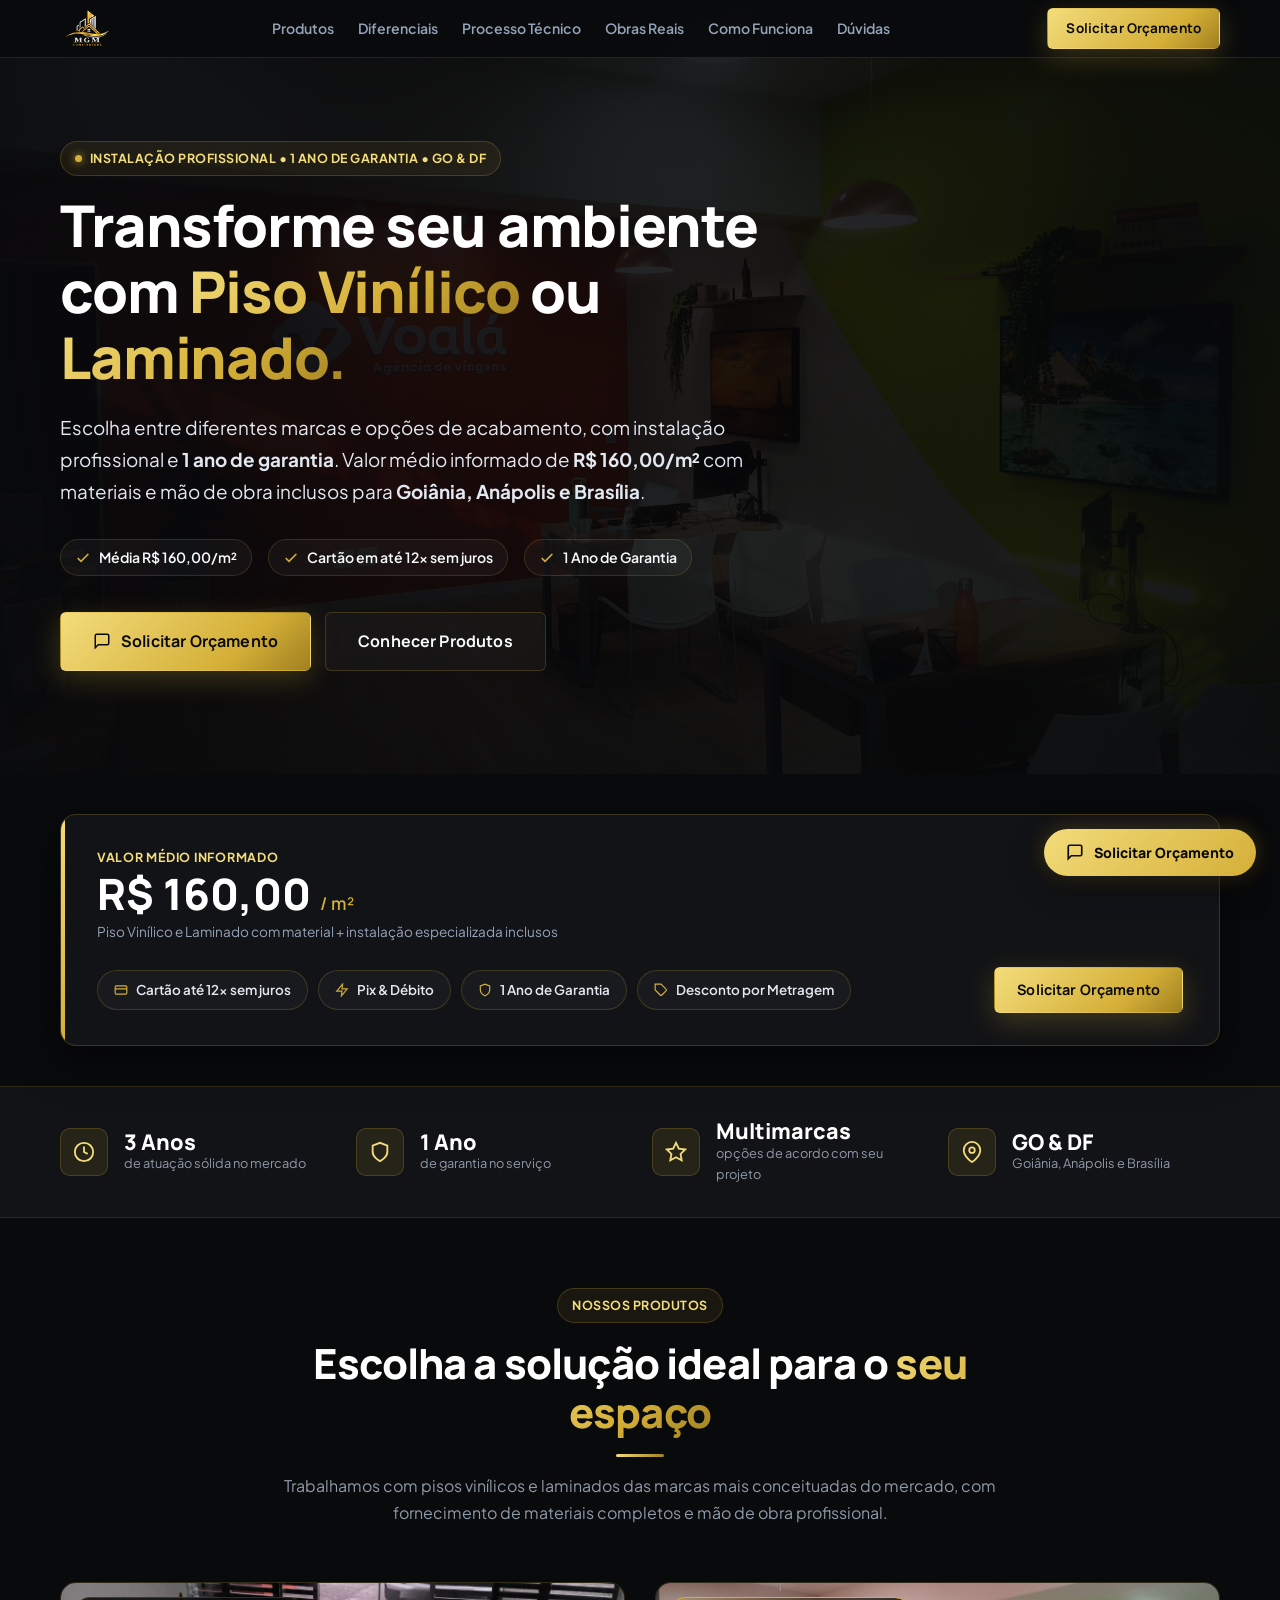
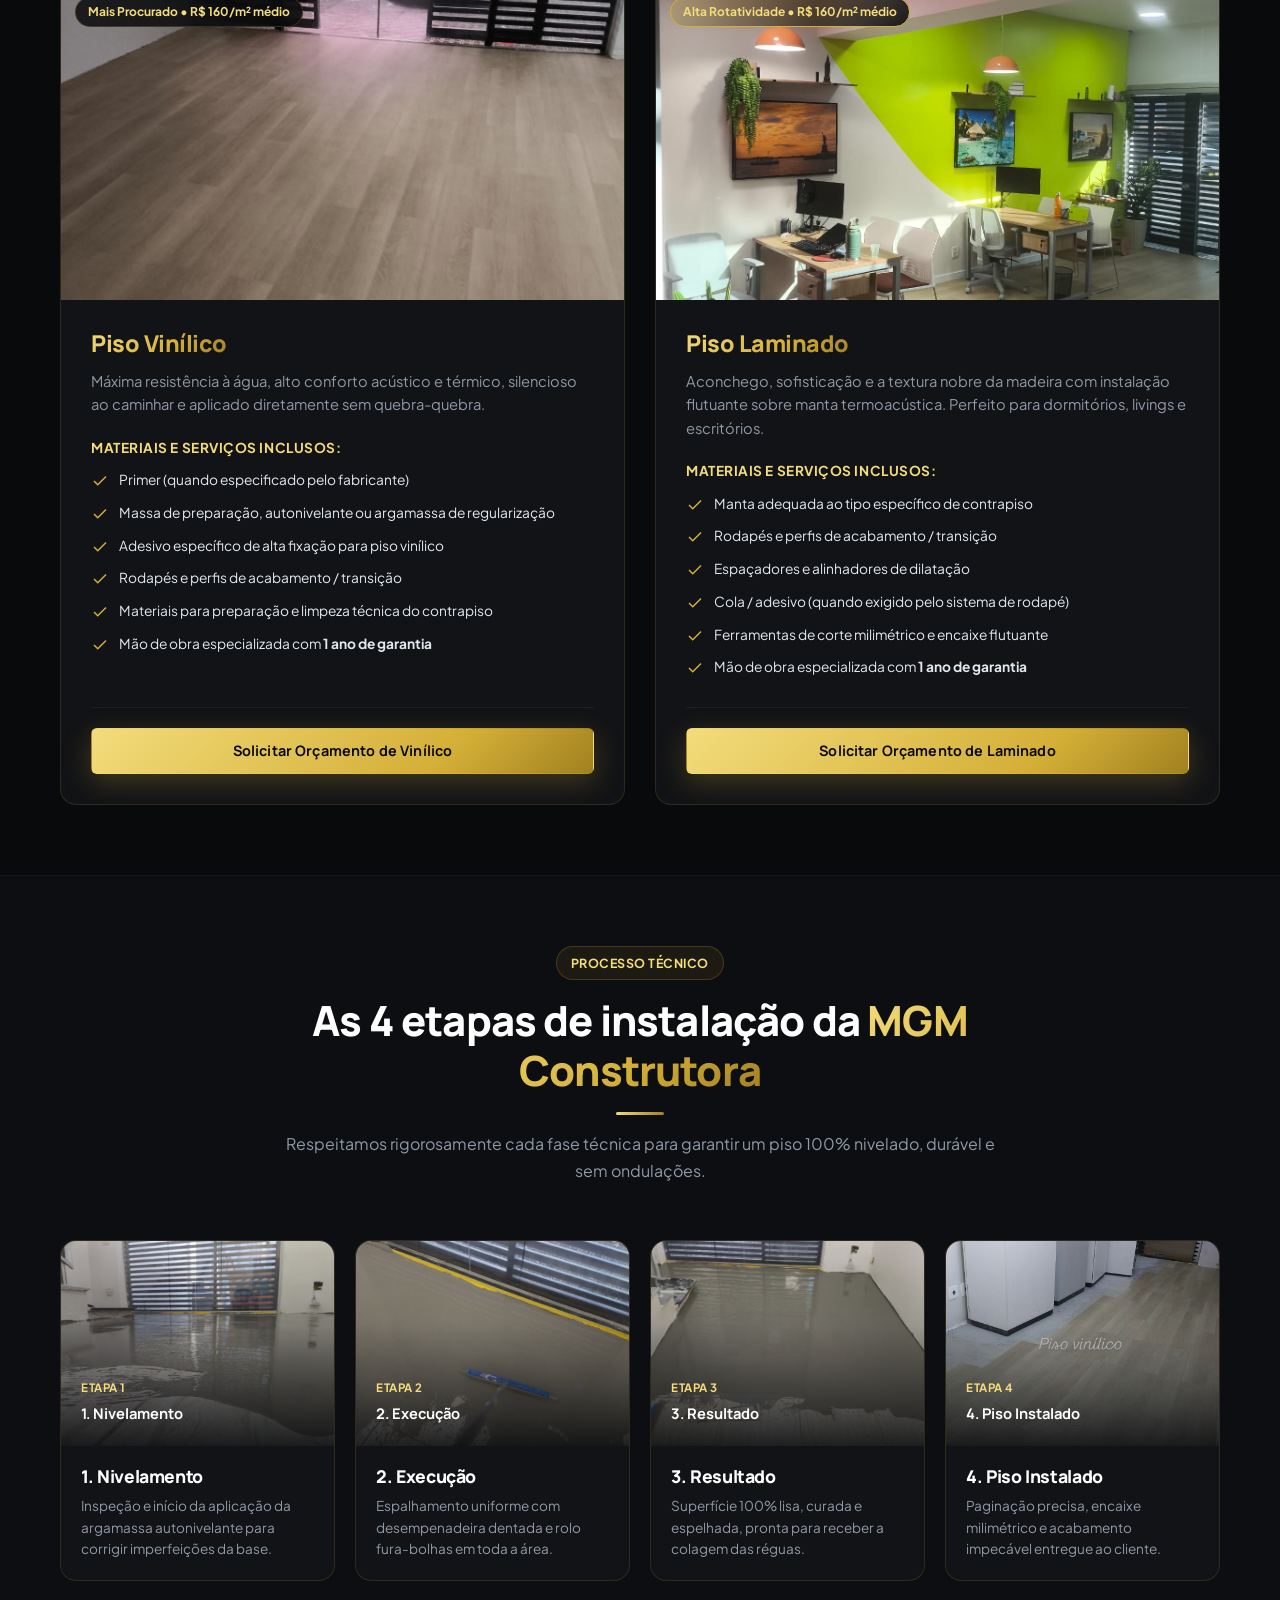
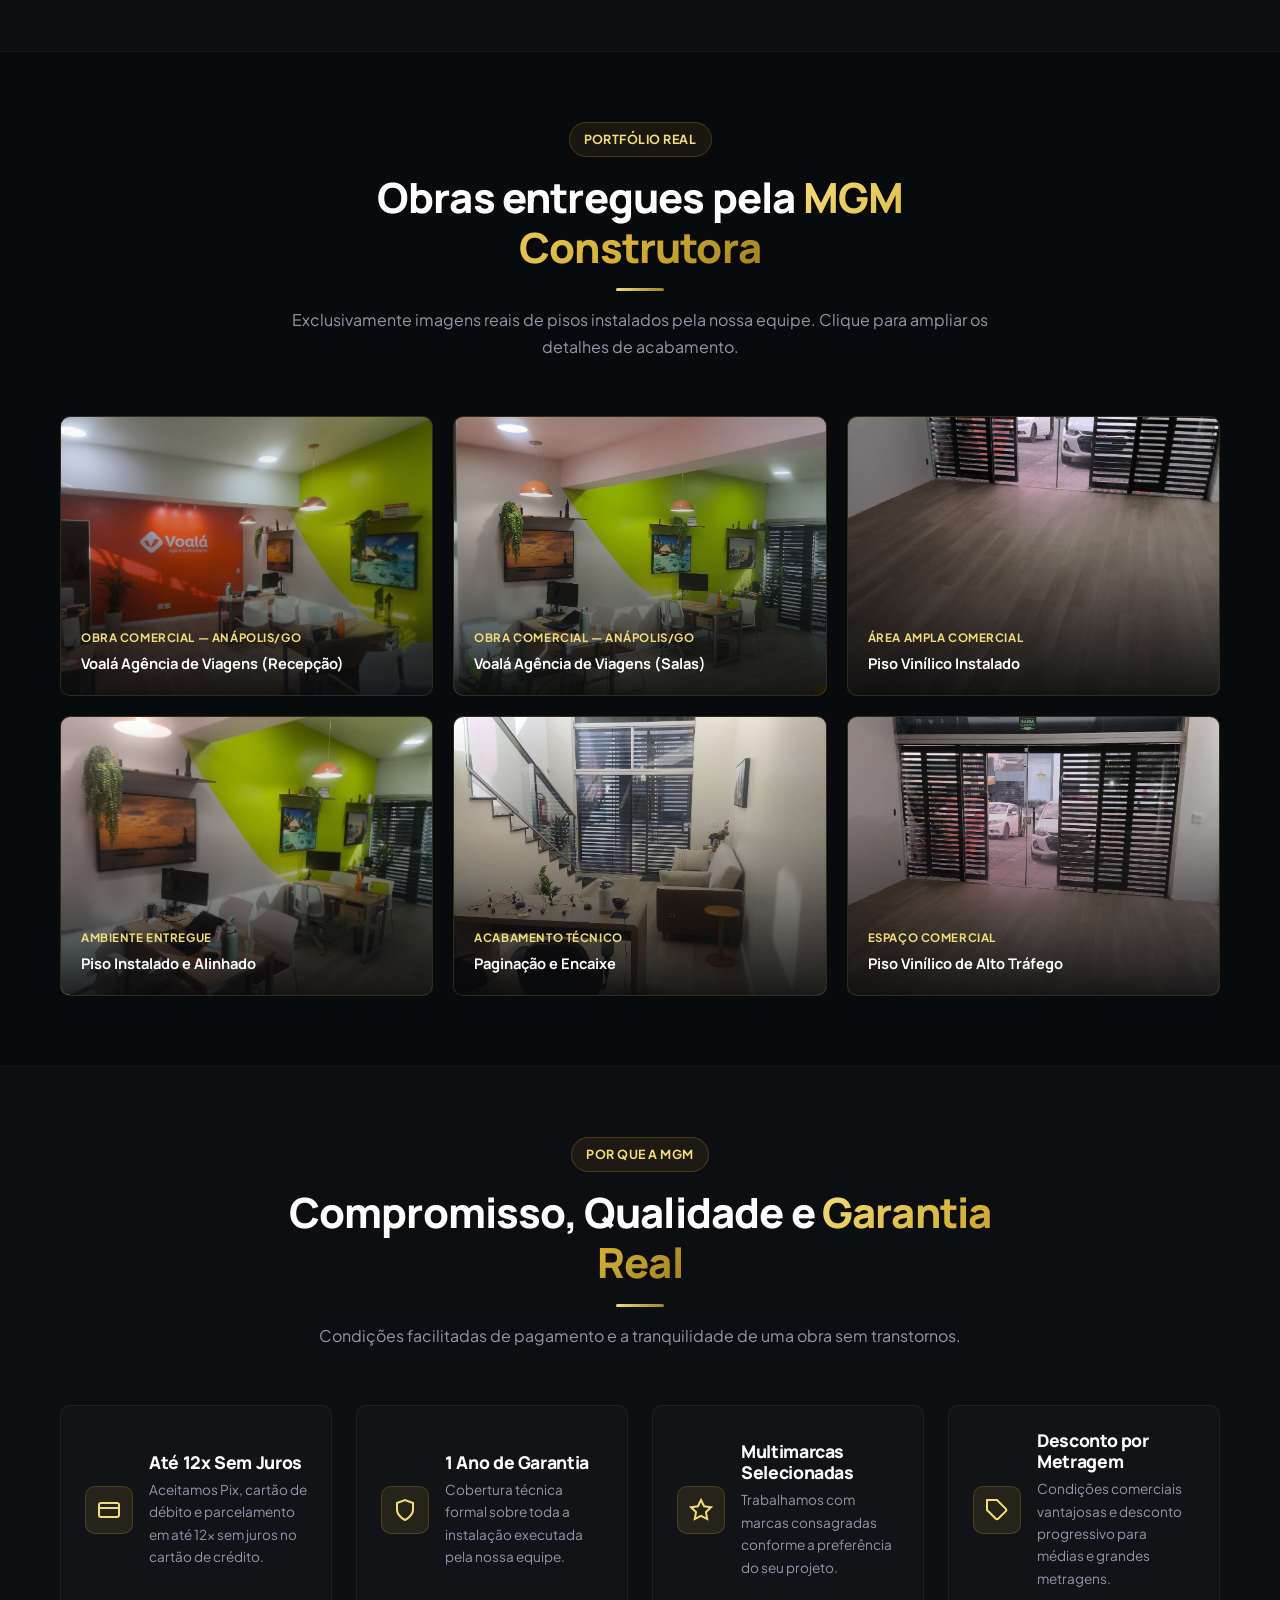
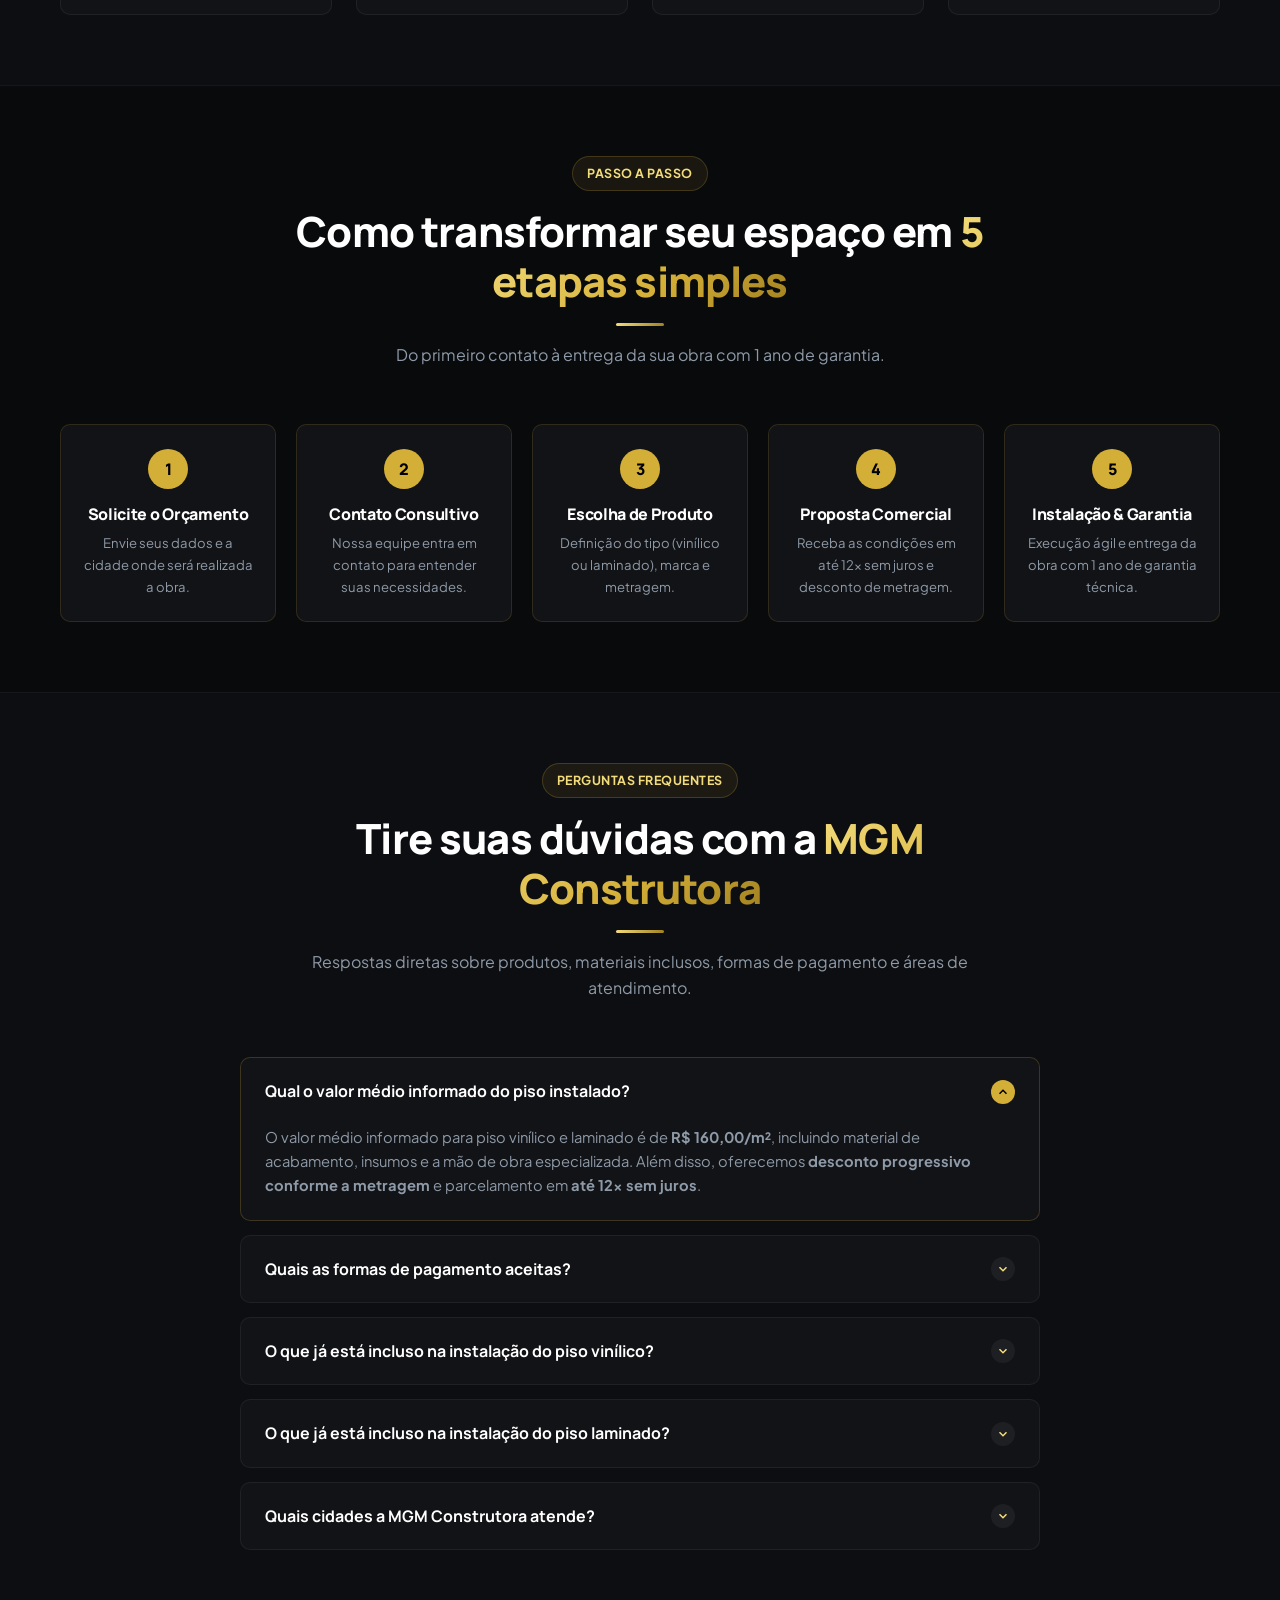
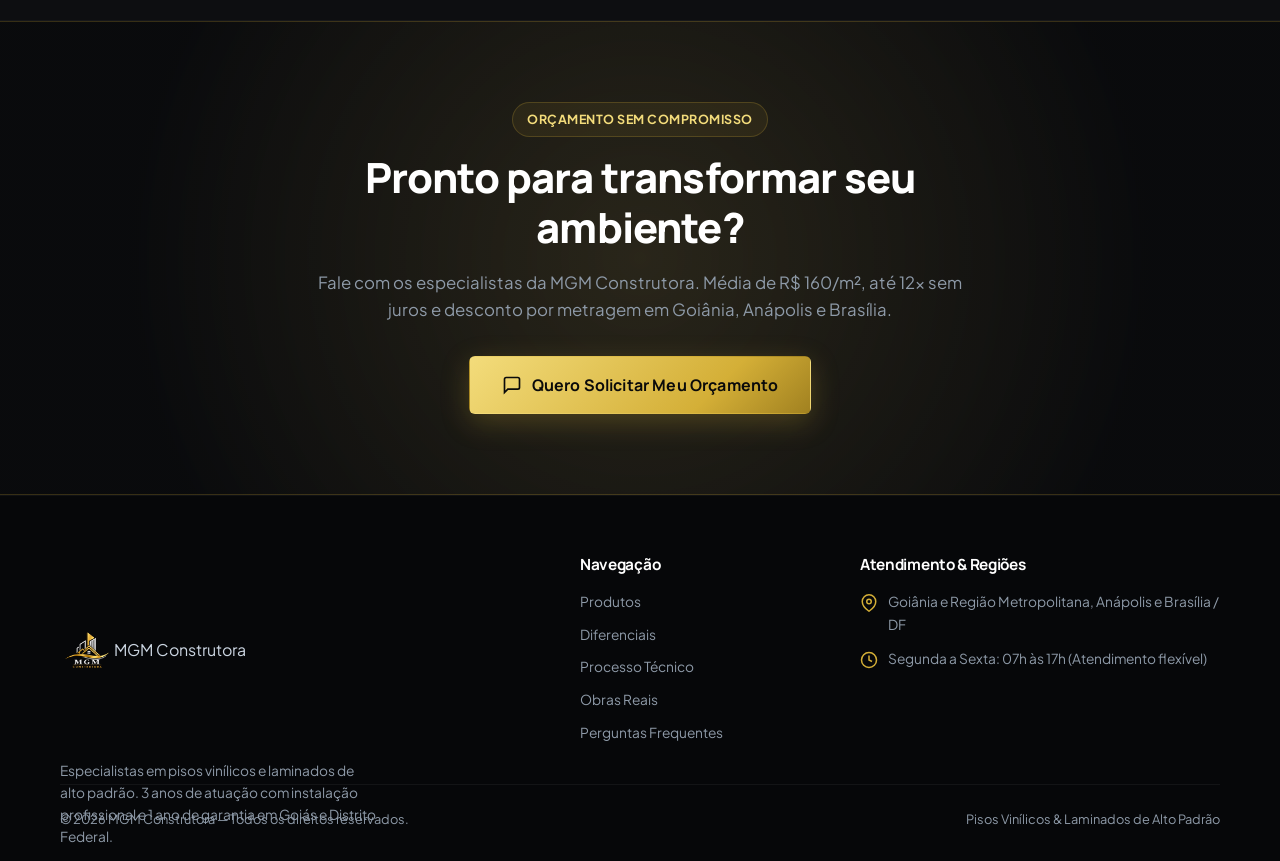
==== commit f713189f: "fix: slim header bar alignment, highlight laminado with gold text and button, refine visual balance" ====
--- a/index.html
+++ b/index.html
@@ -31,11 +31,7 @@
   <div class="container">
     <div class="header-inner">
       <a href="index.html" class="logo-brand" aria-label="MGM Construtora - Início">
-        <img src="images/logo-mgm.png" alt="Logo MGM Construtora" width="120" height="42">
-        <div class="logo-brand-text">
-          <span class="logo-brand-title">MGM</span>
-          <span class="logo-brand-sub">Construtora</span>
-        </div>
+        <img src="images/logo-mgm.png" alt="Logo MGM Construtora">
       </a>
 
       <nav class="nav-desktop" aria-label="Navegação Principal">
@@ -86,7 +82,7 @@
       </div>
 
       <h1 class="hero-title">
-        Transforme seu ambiente com <span class="gold-text">Piso Vinílico</span> ou <span class="silver-text">Laminado.</span>
+        Transforme seu ambiente com <span class="gold-text">Piso Vinílico</span> ou <span class="gold-text">Laminado.</span>
       </h1>
 
       <p class="hero-desc">
@@ -222,7 +218,7 @@
           <div class="product-badge">Mais Procurado • R$ 160/m² médio</div>
         </div>
         <div class="product-body">
-          <h3 class="product-title font-heading">Piso Vinílico</h3>
+          <h3 class="product-title font-heading"><span class="gold-text">Piso Vinílico</span></h3>
           <p class="product-desc">
             Máxima resistência à água, alto conforto acústico e térmico, silencioso ao caminhar e aplicado diretamente sem quebra-quebra.
           </p>
@@ -267,10 +263,10 @@
       <article class="product-card">
         <div class="product-img">
           <img src="images/obra-voala-02.jpeg" alt="Piso Laminado instalado em escritório pela MGM Construtora" loading="lazy">
-          <div class="product-badge">Excelente Custo-Benefício • R$ 160/m² médio</div>
+          <div class="product-badge" style="background:linear-gradient(135deg,rgba(212,175,55,0.25),rgba(9,10,12,0.9));border-color:var(--gold-primary);color:var(--gold-light)">Alta Rotatividade • R$ 160/m² médio</div>
         </div>
         <div class="product-body">
-          <h3 class="product-title font-heading">Piso Laminado</h3>
+          <h3 class="product-title font-heading"><span class="gold-text">Piso Laminado</span></h3>
           <p class="product-desc">
             Aconchego, sofisticação e a textura nobre da madeira com instalação flutuante sobre manta termoacústica. Perfeito para dormitórios, livings e escritórios.
           </p>
@@ -306,7 +302,7 @@
             </li>
           </ul>
           <div class="product-footer">
-            <a href="#contato" class="btn btn-outline" style="width:100%">Solicitar Orçamento de Laminado</a>
+            <a href="#contato" class="btn btn-gold" style="width:100%">Solicitar Orçamento de Laminado</a>
           </div>
         </div>
       </article>
--- a/style.css
+++ b/style.css
@@ -43,7 +43,7 @@
   --shadow-gold: 0 8px 28px rgba(212, 175, 55, 0.25);
   
   /* Layout */
-  --header-height: 64px;
+  --header-height: 58px;
 }
 
 /* ── Reset & Base ───────────────────────────────────────────────────────── */
@@ -92,9 +92,10 @@
 }
 
 .gold-text {
-  background: linear-gradient(135deg, var(--gold-light) 0%, var(--gold-primary) 50%, var(--gold-dark) 100%);
+  background: linear-gradient(135deg, var(--gold-light) 0%, var(--gold-primary) 60%, var(--gold-dark) 100%);
   -webkit-background-clip: text;
   -webkit-text-fill-color: transparent;
+  display: inline;
 }
 
 .silver-text {
@@ -115,10 +116,10 @@
   align-items: center;
   justify-content: center;
   gap: 10px;
-  padding: 13px 26px;
+  padding: 10px 22px;
   border-radius: var(--radius-sm);
   font-family: 'Manrope', sans-serif;
-  font-size: 0.92rem;
+  font-size: 0.9rem;
   font-weight: 700;
   text-decoration: none;
   cursor: pointer;
@@ -155,19 +156,19 @@
 }
 
 .btn-lg {
-  padding: 16px 36px;
-  font-size: 1.02rem;
+  padding: 15px 32px;
+  font-size: 1rem;
   border-radius: var(--radius-sm);
 }
 
 .btn-sm {
-  padding: 8px 16px;
-  font-size: 0.82rem;
+  padding: 8px 18px;
+  font-size: 0.84rem;
 }
 
 /* ── Section Titles & Badges ─────────────────────────────────────────────── */
 .section {
-  padding: 80px 0;
+  padding: 70px 0;
   position: relative;
 }
 
@@ -233,22 +234,25 @@
   left: 0;
   right: 0;
   height: var(--header-height);
-  background: rgba(9, 10, 12, 0.85);
-  backdrop-filter: blur(12px);
-  -webkit-backdrop-filter: blur(12px);
-  border-bottom: 1px solid rgba(212, 175, 55, 0.12);
+  background: rgba(9, 10, 12, 0.92);
+  backdrop-filter: blur(14px);
+  -webkit-backdrop-filter: blur(14px);
+  border-bottom: 1px solid rgba(212, 175, 55, 0.15);
   z-index: 100;
   transition: all var(--transition-fast);
+  display: flex;
+  align-items: center;
 }
 
 .header.scrolled {
-  background: rgba(9, 10, 12, 0.95);
-  border-bottom-color: rgba(212, 175, 55, 0.25);
-  box-shadow: 0 8px 24px rgba(0,0,0,0.6);
+  background: rgba(9, 10, 12, 0.98);
+  border-bottom-color: rgba(212, 175, 55, 0.3);
+  box-shadow: 0 6px 20px rgba(0,0,0,0.6);
 }
 
 .header-inner {
   height: 100%;
+  width: 100%;
   display: flex;
   align-items: center;
   justify-content: space-between;
@@ -258,35 +262,14 @@
 .logo-brand {
   display: flex;
   align-items: center;
-  gap: 12px;
+  gap: 0;
+  height: 100%;
 }
 
 .logo-brand img {
-  height: 42px;
+  height: 36px;
   width: auto;
   object-fit: contain;
-}
-
-.logo-brand-text {
-  display: flex;
-  flex-direction: column;
-}
-
-.logo-brand-title {
-  font-family: 'Manrope', sans-serif;
-  font-weight: 900;
-  font-size: 1.1rem;
-  letter-spacing: 0.05em;
-  color: #FFFFFF;
-  line-height: 1;
-}
-
-.logo-brand-sub {
-  font-size: 0.62rem;
-  font-weight: 700;
-  letter-spacing: 0.18em;
-  color: var(--gold-primary);
-  text-transform: uppercase;
 }
 
 .nav-desktop {
@@ -300,6 +283,7 @@
   font-weight: 600;
   color: var(--silver-muted);
   transition: color var(--transition-fast);
+  line-height: 1;
 }
 
 .nav-desktop a:hover {
@@ -308,6 +292,11 @@
 
 .nav-desktop a.active {
   color: var(--gold-primary);
+}
+
+.header-cta-btn {
+  display: flex;
+  align-items: center;
 }
 
 .menu-toggle {
@@ -315,7 +304,7 @@
   background: none;
   border: none;
   cursor: pointer;
-  padding: 8px;
+  padding: 6px;
 }
 
 .menu-toggle span {
@@ -335,10 +324,10 @@
   right: 0;
   background: #0D0E12;
   border-bottom: 1px solid var(--gold-border);
-  padding: 24px 20px;
+  padding: 20px;
   display: flex;
   flex-direction: column;
-  gap: 16px;
+  gap: 14px;
   transform: translateY(-120%);
   opacity: 0;
   visibility: hidden;
@@ -353,7 +342,7 @@
 }
 
 .mobile-menu a {
-  font-size: 1rem;
+  font-size: 0.95rem;
   font-weight: 600;
   color: var(--silver-base);
   padding: 8px 0;
@@ -363,10 +352,10 @@
 /* ── Hero Section ────────────────────────────────────────────────────────── */
 .hero {
   padding-top: calc(var(--header-height) + 40px);
-  padding-bottom: 70px;
+  padding-bottom: 60px;
   position: relative;
   overflow: hidden;
-  min-height: 88vh;
+  min-height: 86vh;
   display: flex;
   align-items: center;
 }
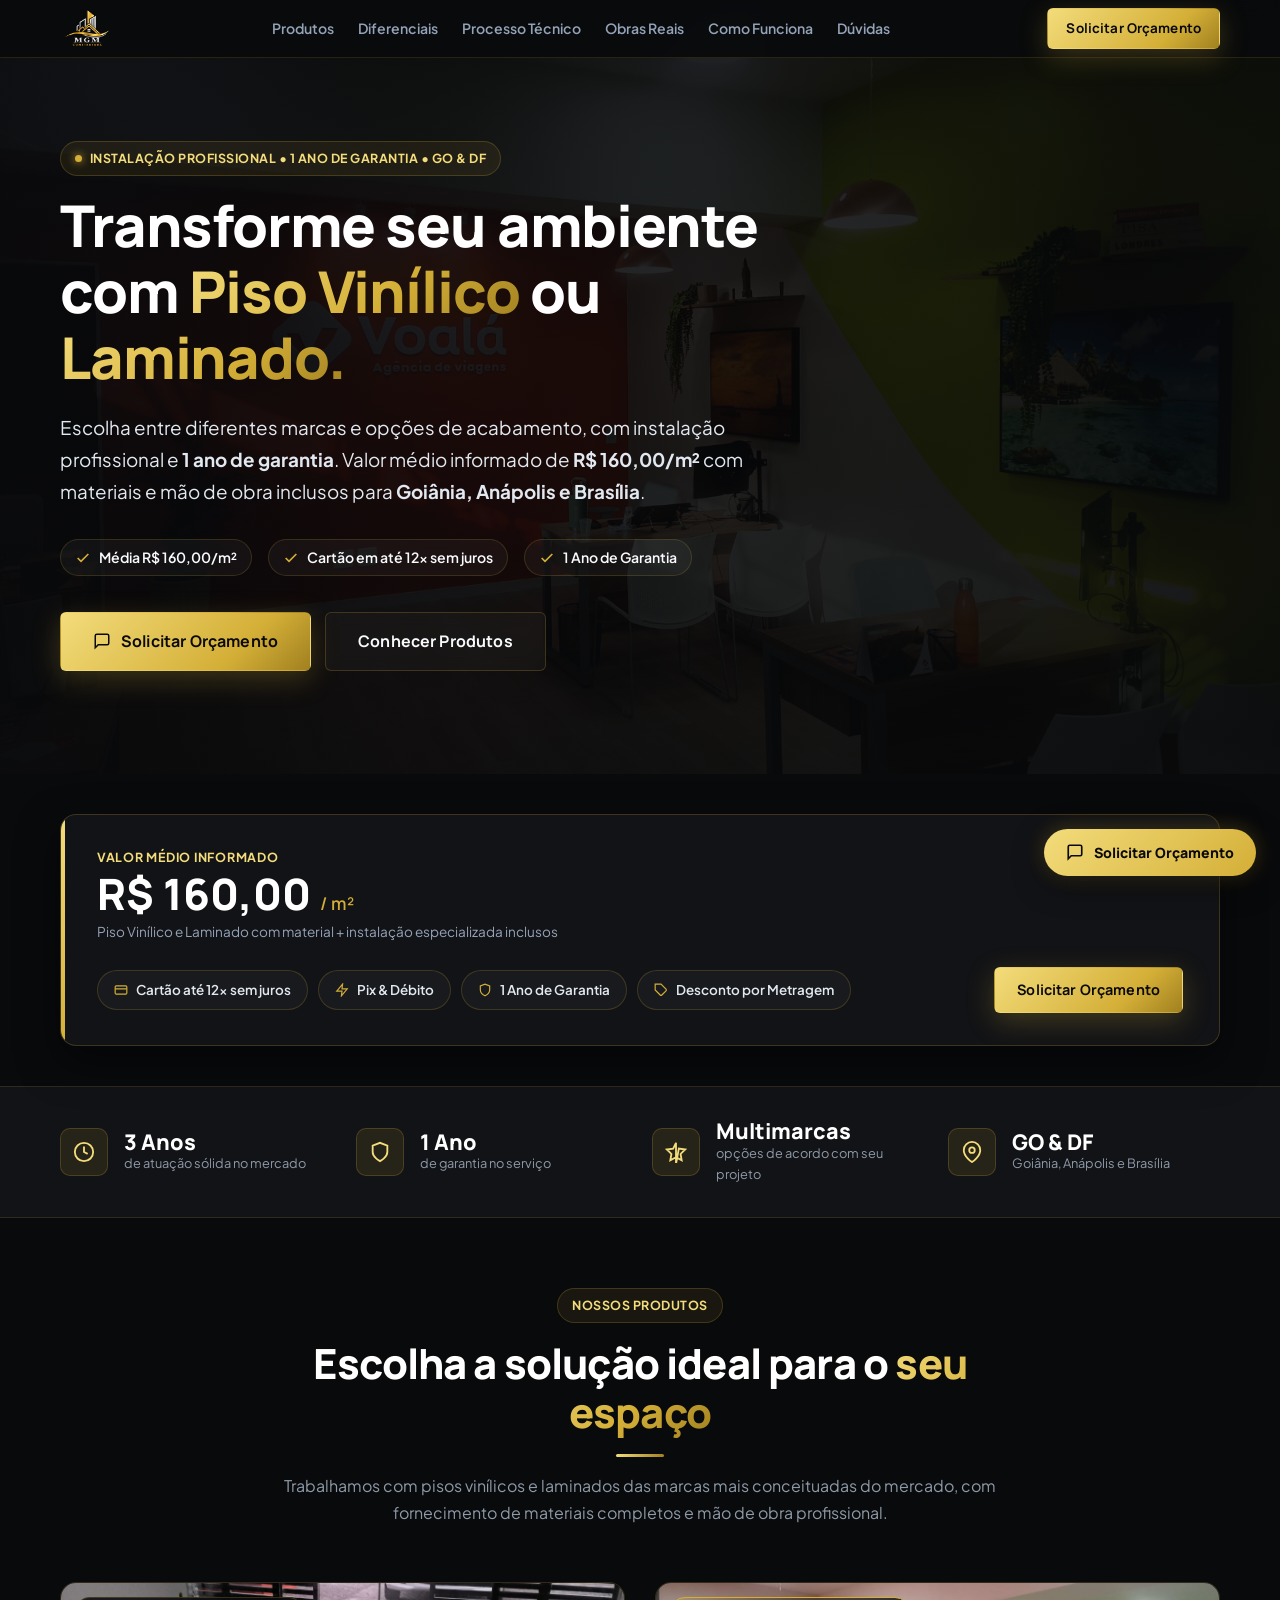
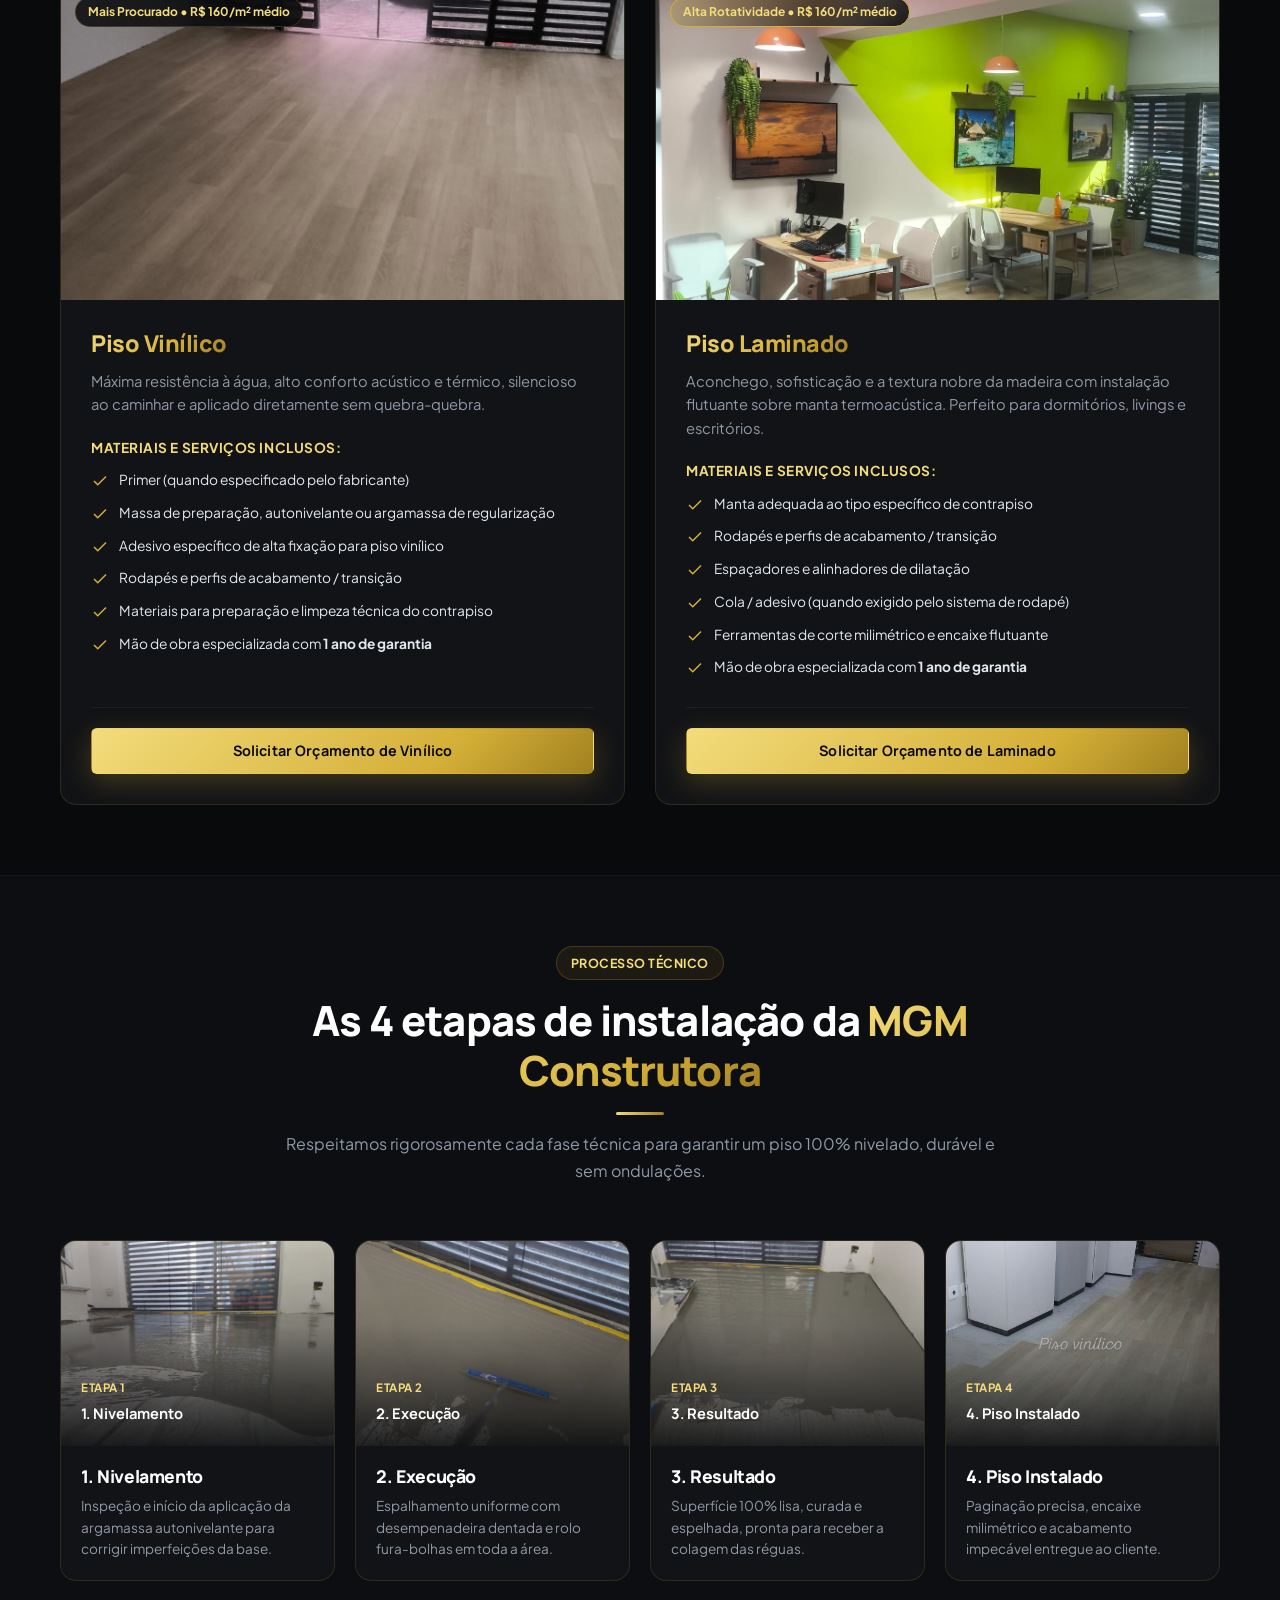
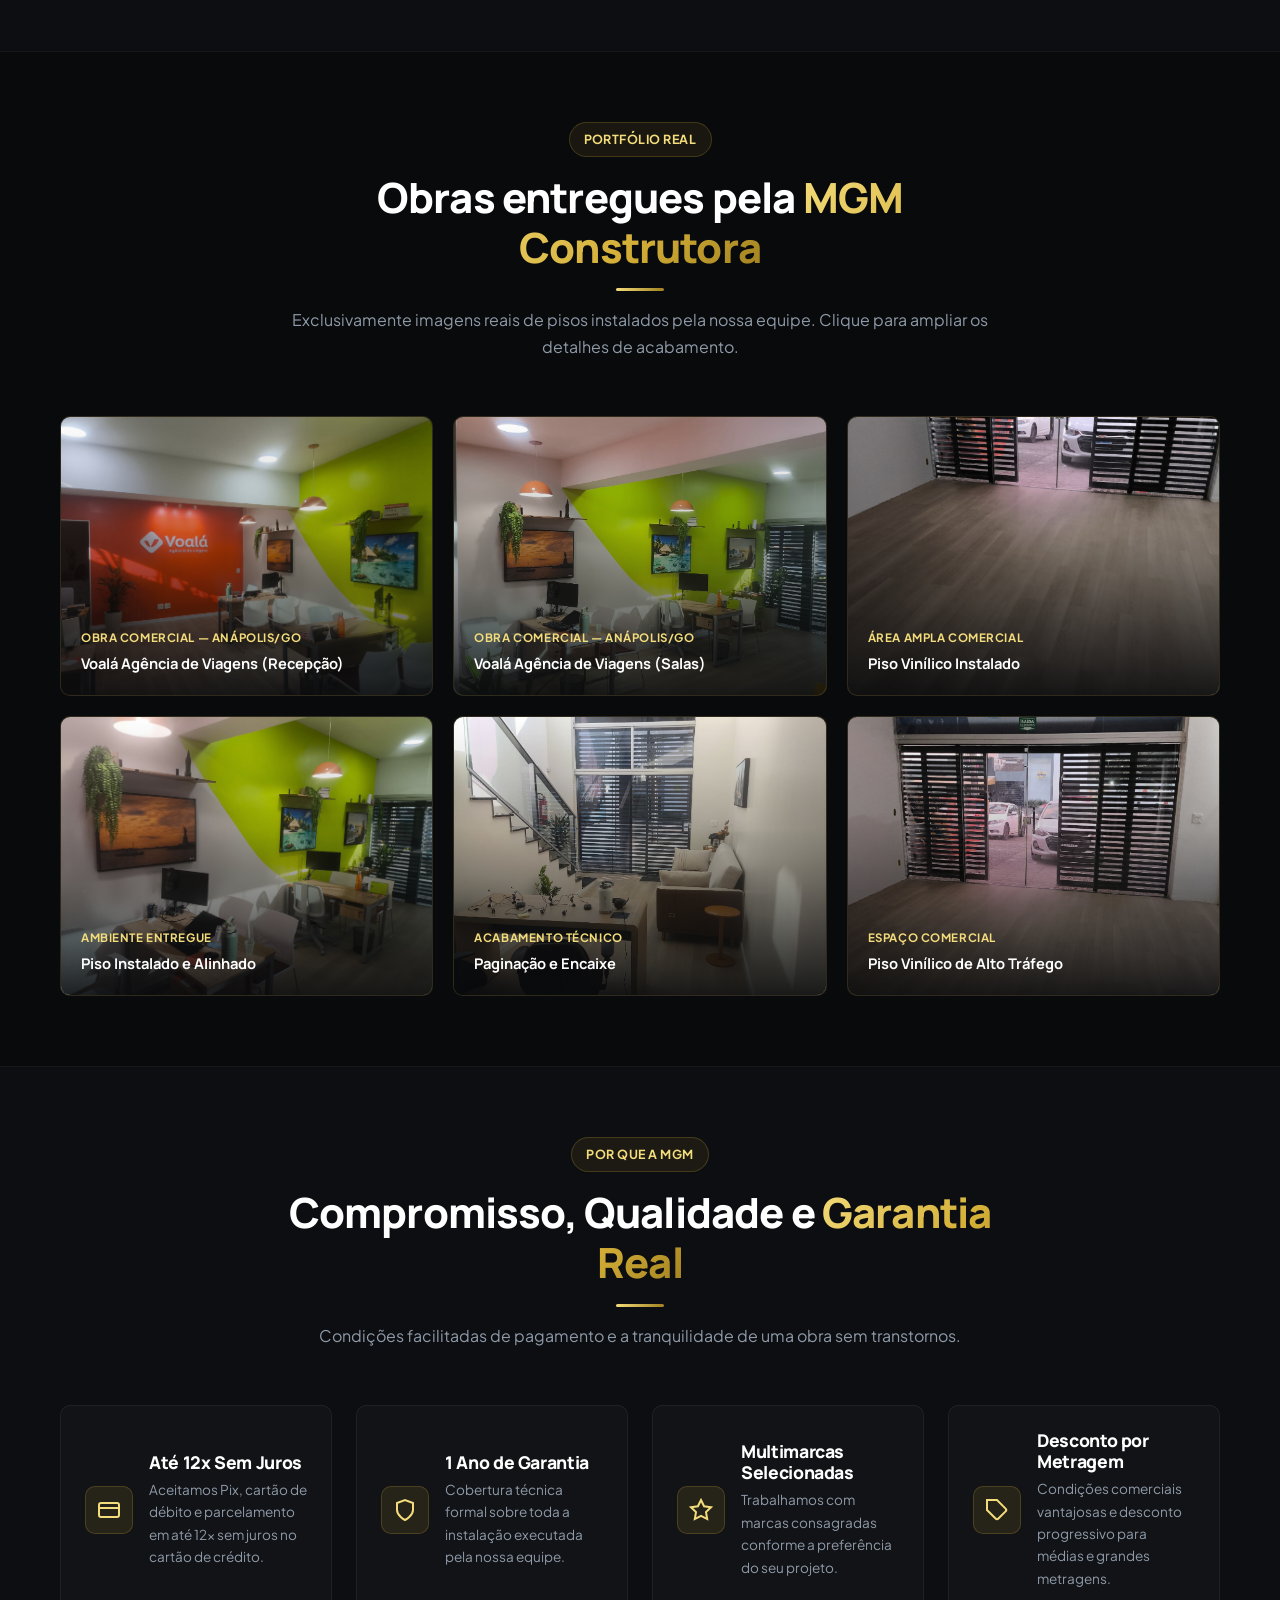
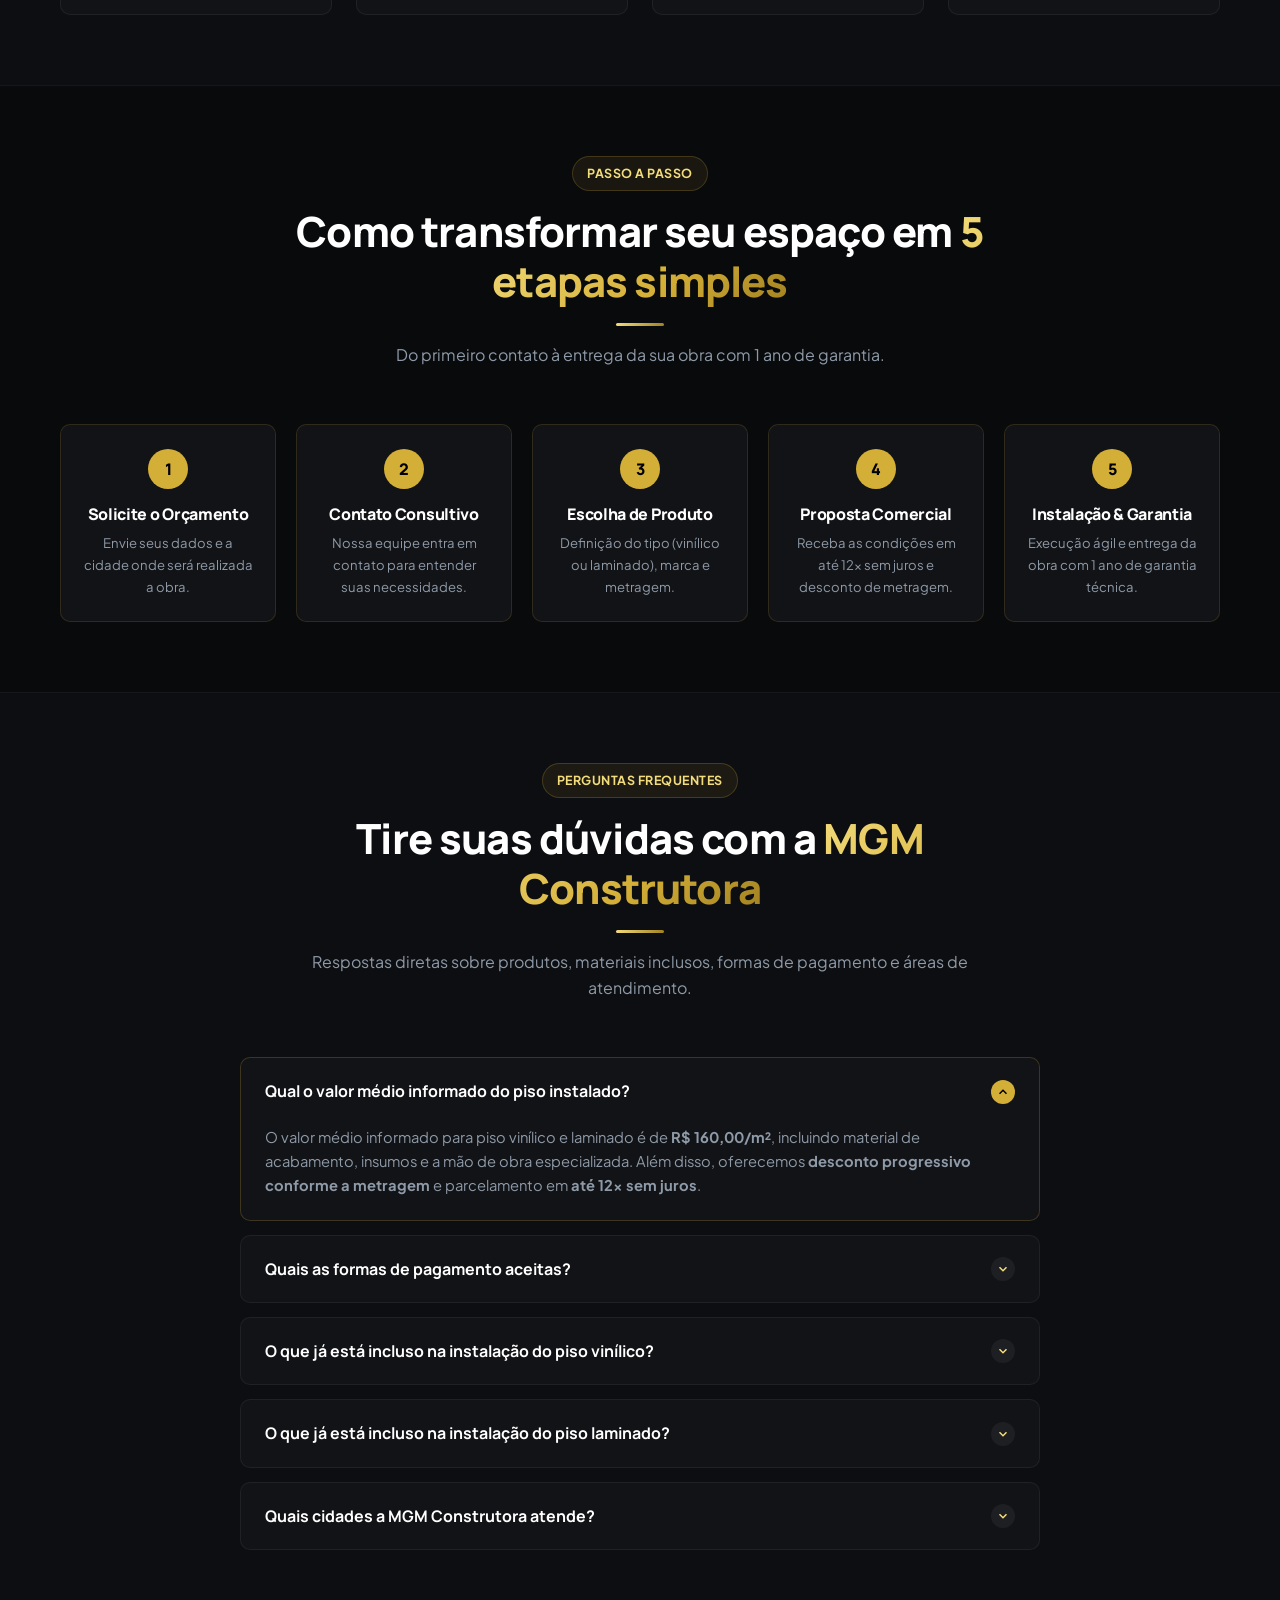
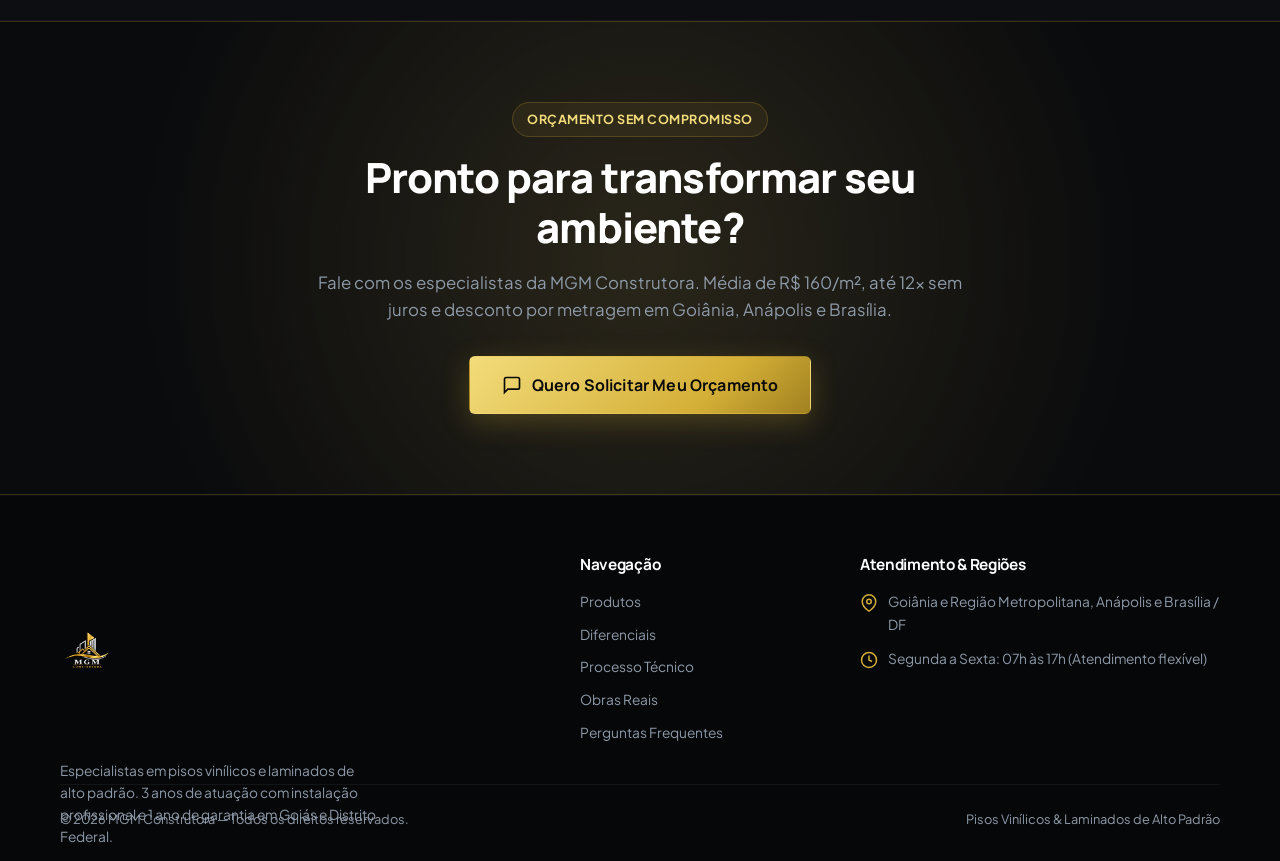
==== commit 9ab4a3ea: "feat: link all CTAs to Respondi App form (https://form.respondi.app/kMl9KSym)" ====
--- a/index.html
+++ b/index.html
@@ -44,7 +44,7 @@
       </nav>
 
       <div class="header-cta-btn">
-        <a href="#contato" class="btn btn-gold btn-sm" id="header-cta">Solicitar Orçamento</a>
+        <a href="https://form.respondi.app/kMl9KSym" target="_blank" rel="noopener noreferrer" class="btn btn-gold btn-sm" id="header-cta" data-cta="form">Solicitar Orçamento</a>
       </div>
 
       <button class="menu-toggle" id="menu-toggle" aria-label="Abrir menu" aria-expanded="false" aria-controls="mobile-menu">
@@ -62,7 +62,7 @@
   <a href="#obras">Obras Reais</a>
   <a href="#como-funciona">Como Funciona</a>
   <a href="#faq">Dúvidas</a>
-  <a href="#contato" class="btn btn-gold" style="margin-top:10px;text-align:center">Solicitar Orçamento</a>
+  <a href="https://form.respondi.app/kMl9KSym" target="_blank" rel="noopener noreferrer" class="btn btn-gold" data-cta="form" style="margin-top:10px;text-align:center">Solicitar Orçamento</a>
 </nav>
 
 <!-- ══════════════════════════════════════
@@ -105,7 +105,7 @@
       </div>
 
       <div class="hero-btns">
-        <a href="#contato" class="btn btn-gold btn-lg" id="hero-cta">
+        <a href="https://form.respondi.app/kMl9KSym" target="_blank" rel="noopener noreferrer" class="btn btn-gold btn-lg" id="hero-cta" data-cta="form">
           <svg width="18" height="18" viewBox="0 0 24 24" fill="none" stroke="currentColor" stroke-width="2" aria-hidden="true"><path d="M21 15a2 2 0 0 1-2 2H7l-4 4V5a2 2 0 0 1 2-2h14a2 2 0 0 1 2 2z"/></svg>
           Solicitar Orçamento
         </a>
@@ -144,7 +144,7 @@
           Desconto por Metragem
         </div>
       </div>
-      <a href="#contato" class="btn btn-gold">Solicitar Orçamento</a>
+      <a href="https://form.respondi.app/kMl9KSym" target="_blank" rel="noopener noreferrer" class="btn btn-gold" data-cta="form">Solicitar Orçamento</a>
     </div>
   </div>
 </section>
@@ -177,7 +177,7 @@
 
       <div class="stat-card">
         <div class="stat-icon" aria-hidden="true">
-          <svg width="22" height="22" viewBox="0 0 24 24" fill="none" stroke="currentColor" stroke-width="2"><polygon points="12 2 15.09 8.26 22 9.27 17 14.14 18.18 21.02 12 17.77 5.82 21.02 7 14.14 2 9.27 8.91 8.26 12 2"/></svg>
+          <svg width="22" height="22" viewBox="0 0 24 24" fill="none" stroke="currentColor" stroke-width="2"><polygon points="12 25 15.09 8.26 22 9.27 17 14.14 18.18 21.02 12 17.77 5.82 21.02 7 14.14 2 9.27 8.91 8.26 12 2"/></svg>
         </div>
         <div>
           <div class="stat-num">Multimarcas</div>
@@ -254,7 +254,7 @@
             </li>
           </ul>
           <div class="product-footer">
-            <a href="#contato" class="btn btn-gold" style="width:100%">Solicitar Orçamento de Vinílico</a>
+            <a href="https://form.respondi.app/kMl9KSym" target="_blank" rel="noopener noreferrer" class="btn btn-gold" data-cta="form" style="width:100%">Solicitar Orçamento de Vinílico</a>
           </div>
         </div>
       </article>
@@ -302,7 +302,7 @@
             </li>
           </ul>
           <div class="product-footer">
-            <a href="#contato" class="btn btn-gold" style="width:100%">Solicitar Orçamento de Laminado</a>
+            <a href="https://form.respondi.app/kMl9KSym" target="_blank" rel="noopener noreferrer" class="btn btn-gold" data-cta="form" style="width:100%">Solicitar Orçamento de Laminado</a>
           </div>
         </div>
       </article>
@@ -509,7 +509,7 @@
 
       <div class="stat-card" style="background:var(--bg-card);padding:24px;border-radius:var(--radius-md);border:1px solid rgba(255,255,255,0.06)">
         <div class="stat-icon" aria-hidden="true">
-          <svg width="24" height="24" viewBox="0 0 24 24" fill="none" stroke="currentColor" stroke-width="2"><path d="M20.59 13.41l-7.17 7.17a2 2 0 0 1-2.83 0L2 12V2h10l8.59 8.59a2 2 0 0 1 0 2.82z"/></svg>
+          <svg width="24" height="24" viewBox="0 0 24 24" fill="none" stroke="currentColor" stroke-width="2"><path d="M20.59 13.41l-7.17 7.17a2 2 0 0 1-2.83 0L2 12V2h10l8.59 8.59a2 2 0 0 1 0 2.82z"/><line x1="7" y1="7" x2="7.01" y2="7"/></svg>
         </div>
         <div>
           <h4 class="font-heading" style="font-size:1.1rem;margin-bottom:6px">Desconto por Metragem</h4>
@@ -669,7 +669,7 @@
         Fale com os especialistas da MGM Construtora. Média de R$ 160/m², até 12x sem juros e desconto por metragem em Goiânia, Anápolis e Brasília.
       </p>
       <div style="display:flex;justify-content:center;gap:14px;flex-wrap:wrap">
-        <a href="https://wa.me/556293268556?text=Ol%C3%A1%2C%20estive%20no%20site%20da%20MGM%20Construtora%20e%20gostaria%20de%20solicitar%20um%20or%C3%A7amento%20de%20piso." target="_blank" rel="noopener noreferrer" class="btn btn-gold btn-lg" id="final-cta">
+        <a href="https://form.respondi.app/kMl9KSym" target="_blank" rel="noopener noreferrer" class="btn btn-gold btn-lg" id="final-cta" data-cta="form">
           <svg width="20" height="20" viewBox="0 0 24 24" fill="none" stroke="currentColor" stroke-width="2" aria-hidden="true"><path d="M21 15a2 2 0 0 1-2 2H7l-4 4V5a2 2 0 0 1 2-2h14a2 2 0 0 1 2 2z"/></svg>
           Quero Solicitar Meu Orçamento
         </a>
@@ -686,11 +686,7 @@
     <div class="footer-grid">
       <div>
         <div class="logo-brand" style="margin-bottom:16px">
-          <img src="images/logo-mgm.png" alt="MGM Construtora" width="110" height="38">
-          <div class="logo-brand-text">
-            <span class="logo-brand-title">MGM</span>
-            <span class="logo-brand-sub">Construtora</span>
-          </div>
+          <img src="images/logo-mgm.png" alt="MGM Construtora">
         </div>
         <p style="font-size:0.86rem;color:var(--text-muted);line-height:1.6;max-width:320px">
           Especialistas em pisos vinílicos e laminados de alto padrão. 3 anos de atuação com instalação profissional e 1 ano de garantia em Goiás e Distrito Federal.
@@ -729,14 +725,14 @@
 </footer>
 
 <!-- Floating CTA (Desktop) -->
-<a href="#contato" class="float-cta" aria-label="Solicitar Orçamento MGM Construtora">
+<a href="https://form.respondi.app/kMl9KSym" target="_blank" rel="noopener noreferrer" class="float-cta" data-cta="form" aria-label="Solicitar Orçamento MGM Construtora">
   <svg width="18" height="18" viewBox="0 0 24 24" fill="none" stroke="currentColor" stroke-width="2.2" aria-hidden="true"><path d="M21 15a2 2 0 0 1-2 2H7l-4 4V5a2 2 0 0 1 2-2h14a2 2 0 0 1 2 2z"/></svg>
   <span>Solicitar Orçamento</span>
 </a>
 
 <!-- Mobile Sticky Bottom Bar -->
 <div class="mobile-sticky-bar" aria-label="Ação de conversão">
-  <a href="#contato" class="btn btn-gold" style="width:100%">Quero Solicitar Meu Orçamento</a>
+  <a href="https://form.respondi.app/kMl9KSym" target="_blank" rel="noopener noreferrer" class="btn btn-gold" data-cta="form" style="width:100%">Quero Solicitar Meu Orçamento</a>
 </div>
 
 <script src="script.js"></script>
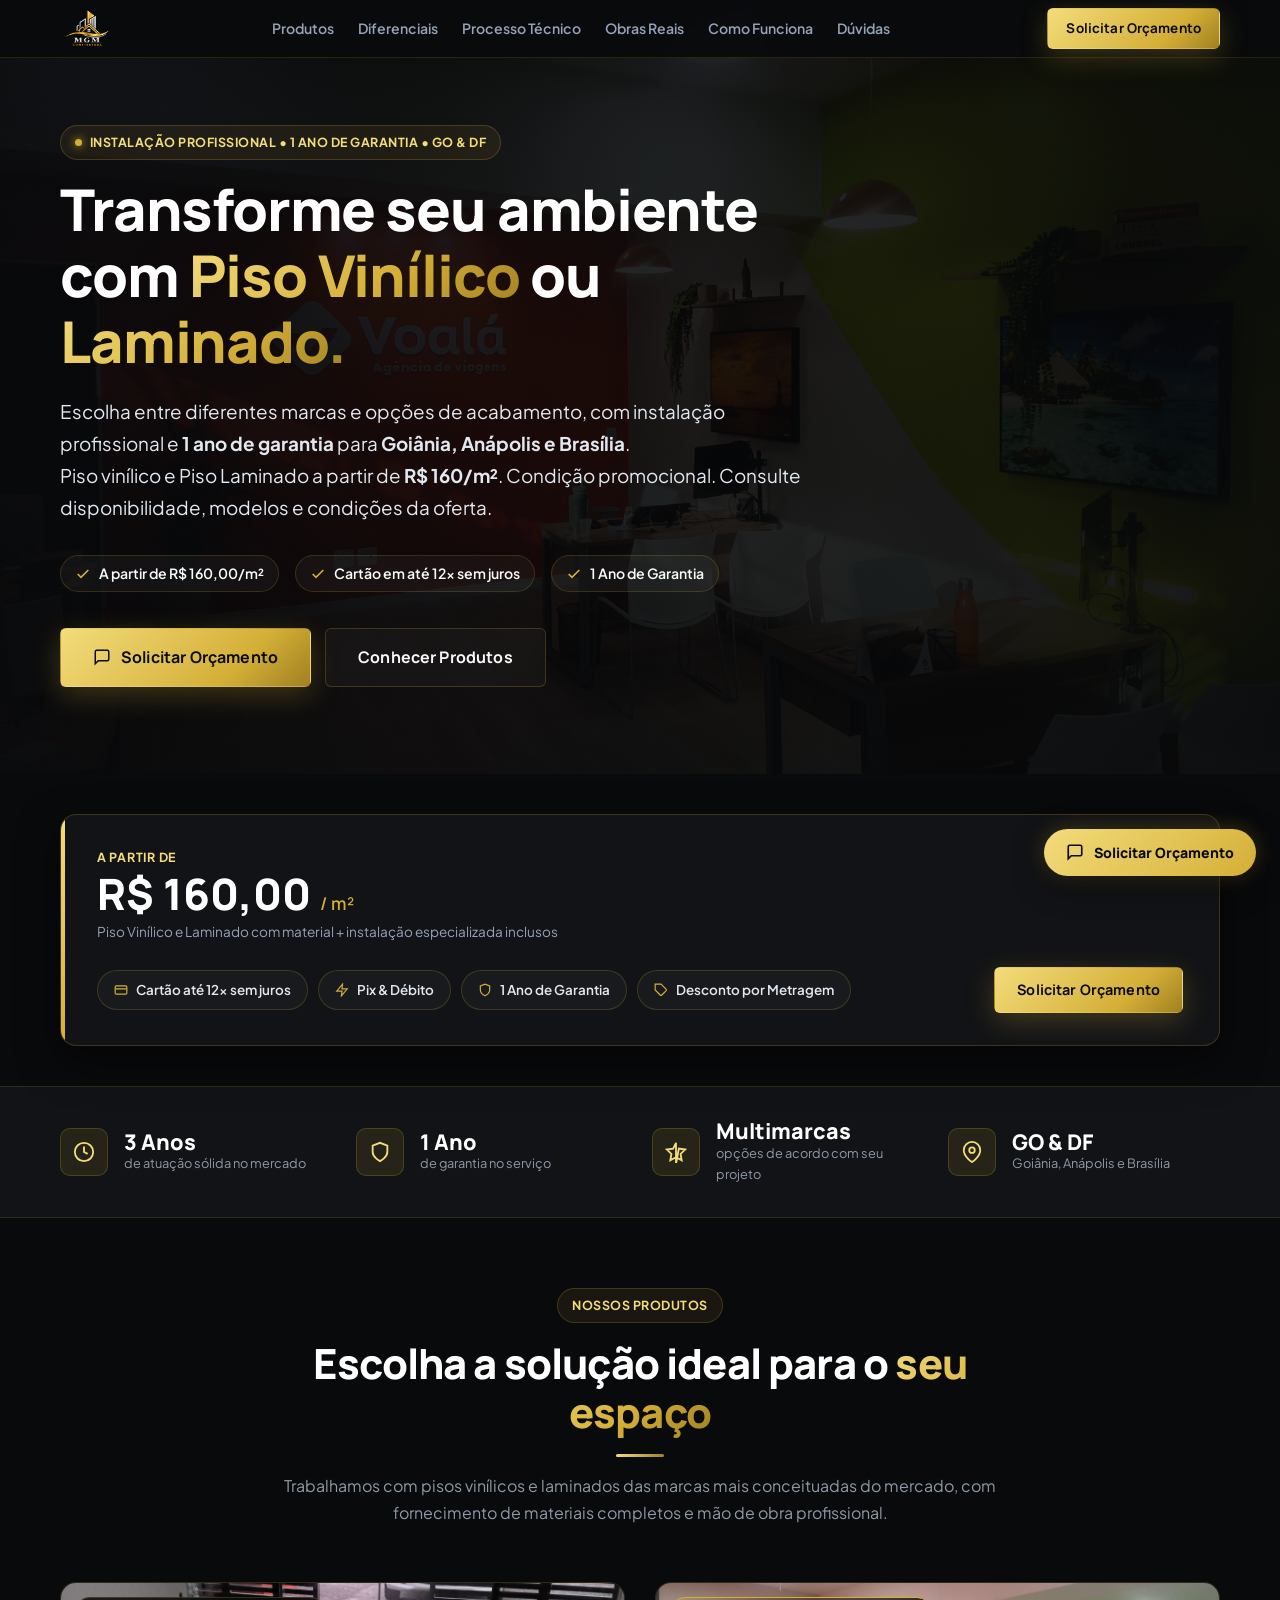
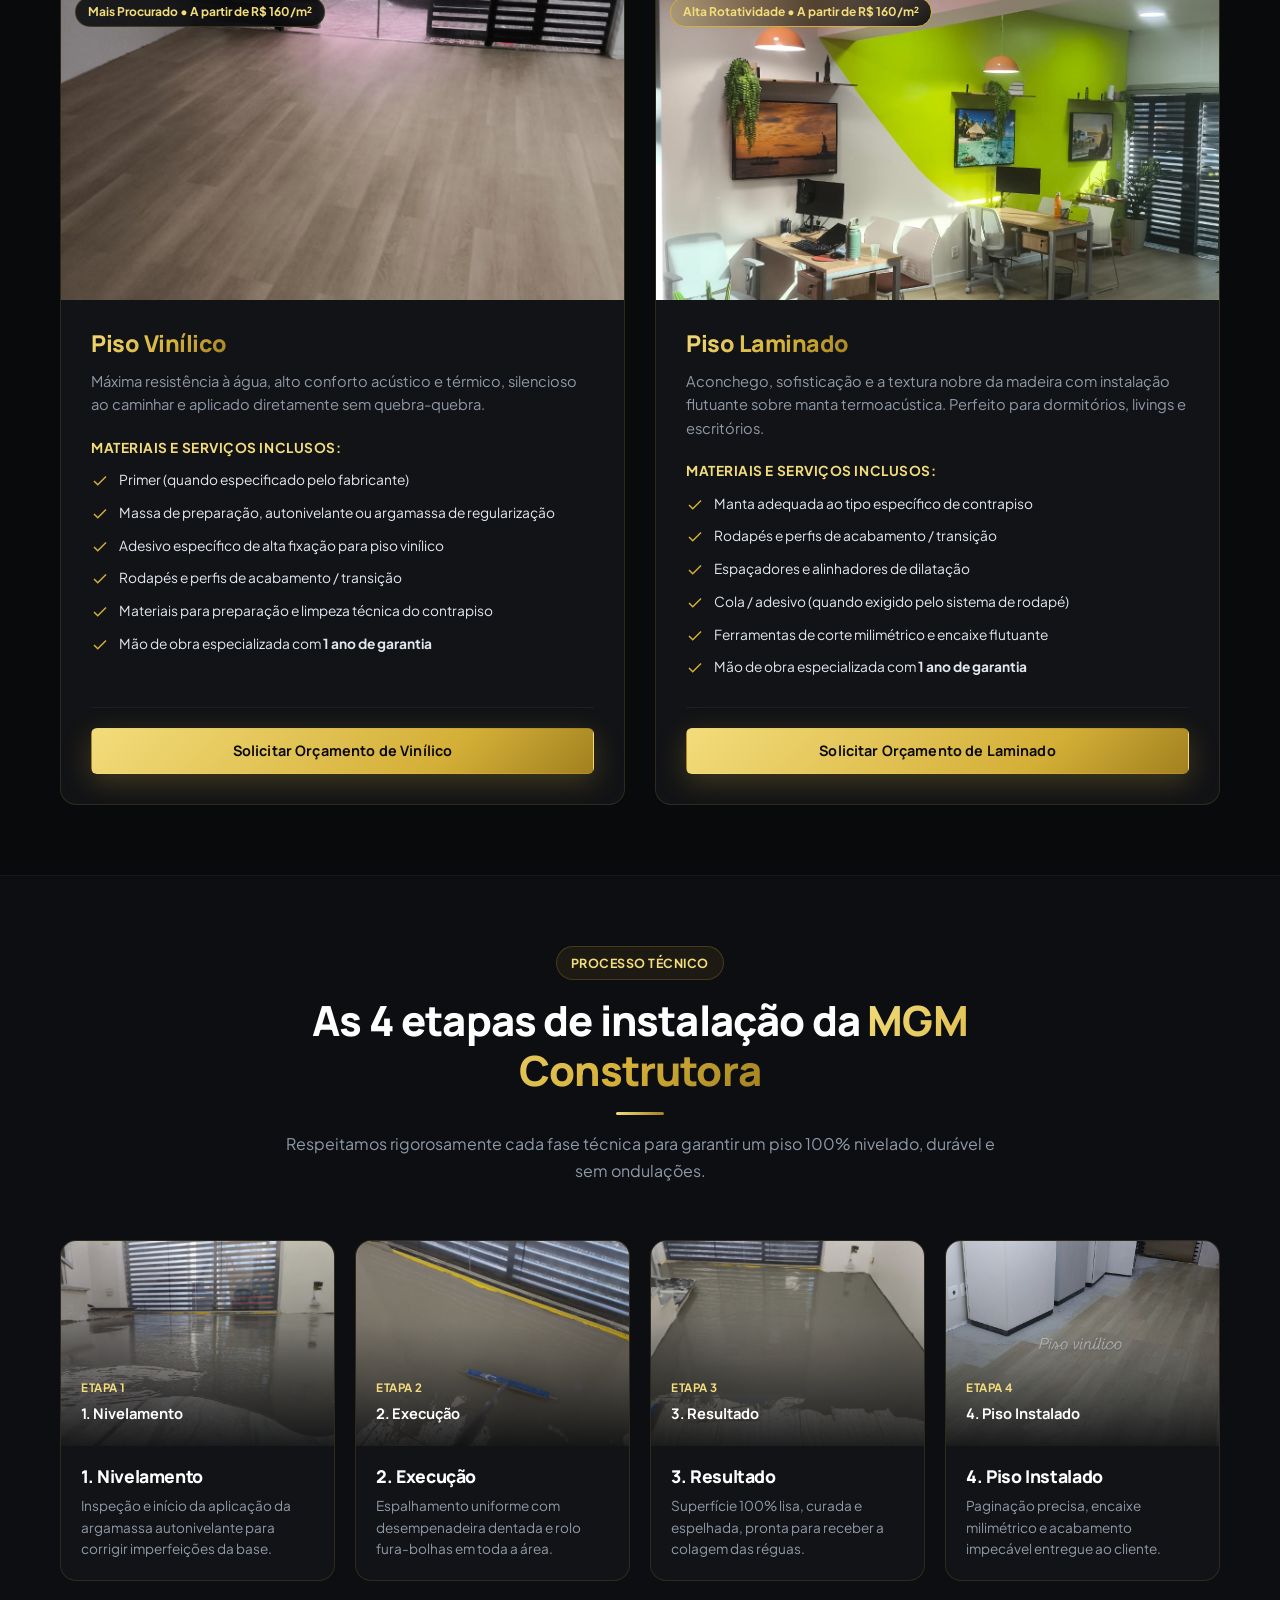
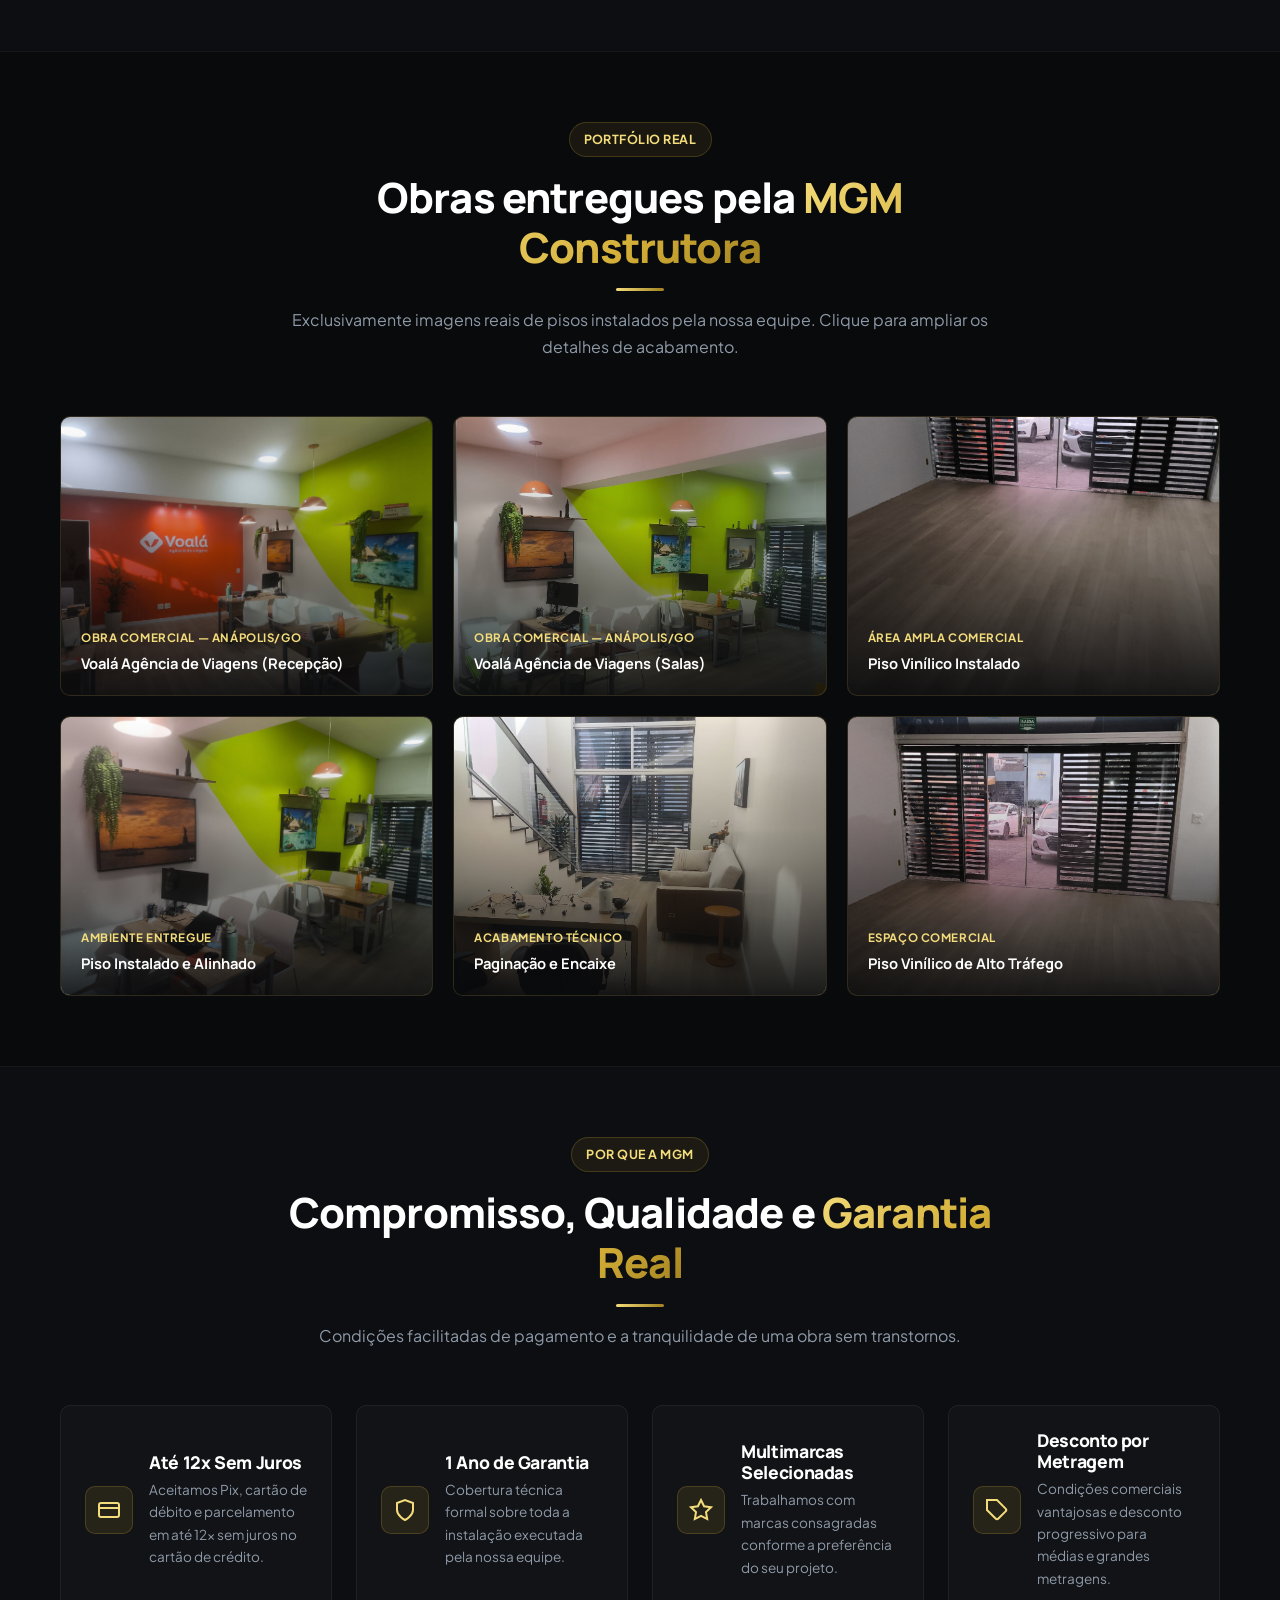
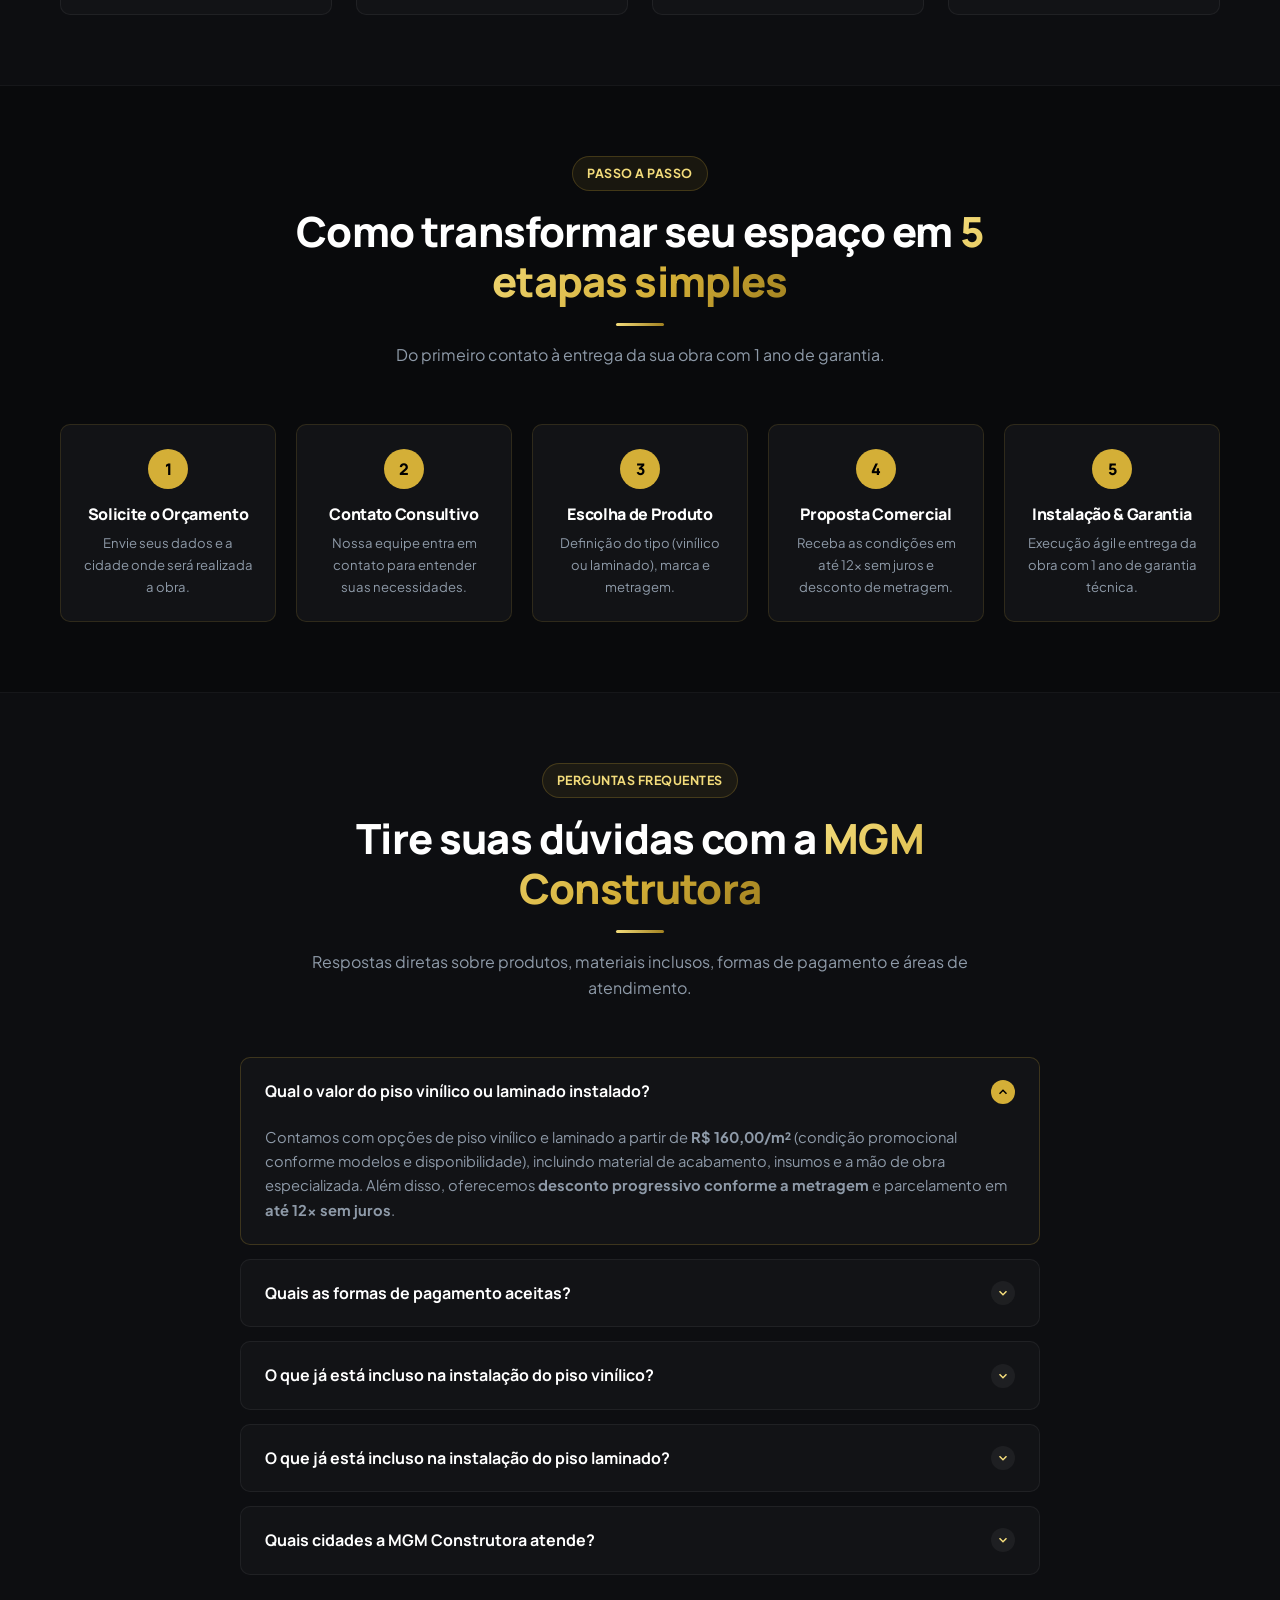
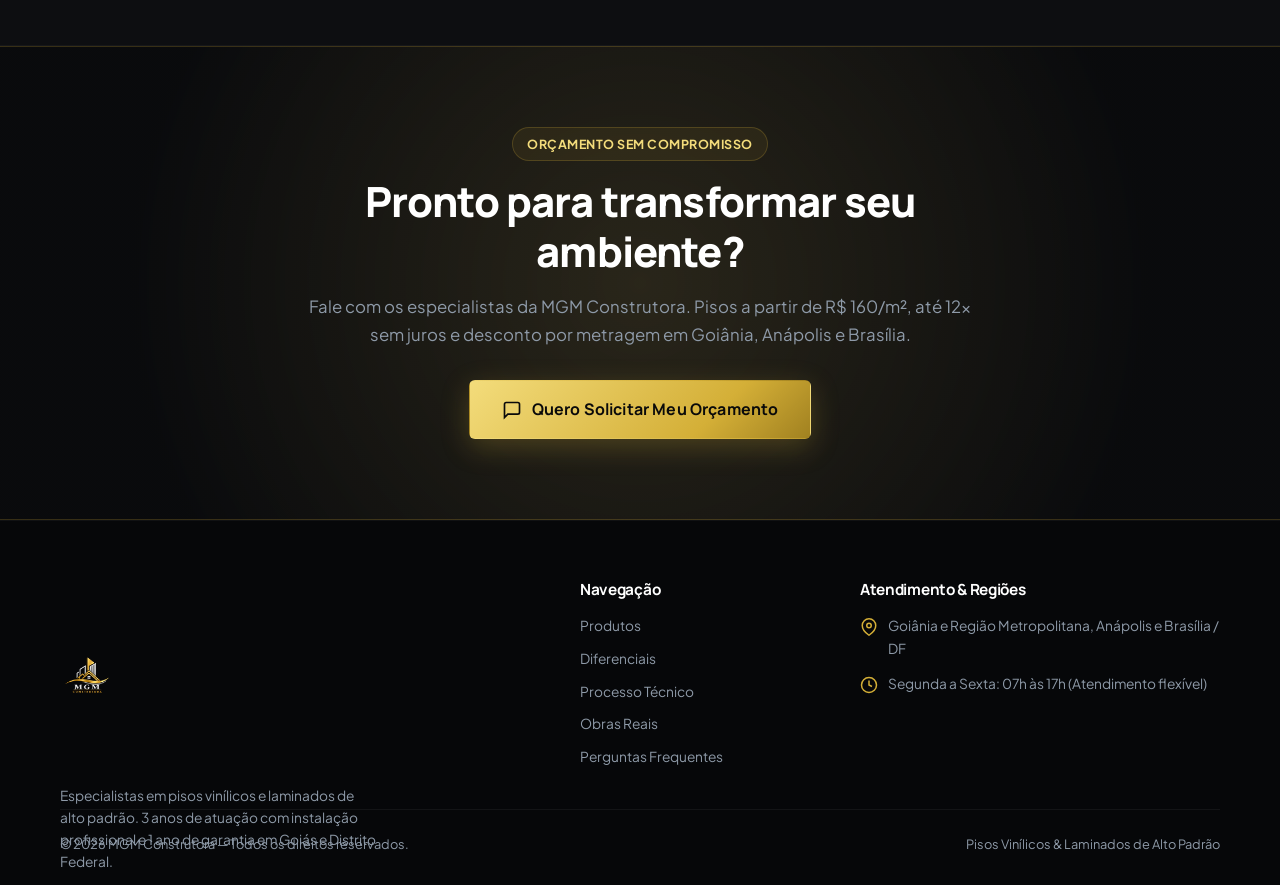
==== commit 6cc85d64: "Ajuste de copy: condicao promocional e precos a partir de R$ 160/m2" ====
--- a/index.html
+++ b/index.html
@@ -86,13 +86,14 @@
       </h1>
 
       <p class="hero-desc">
-        Escolha entre diferentes marcas e opções de acabamento, com instalação profissional e <strong>1 ano de garantia</strong>. Valor médio informado de <strong>R$ 160,00/m²</strong> com materiais e mão de obra inclusos para <strong>Goiânia, Anápolis e Brasília</strong>.
+        Escolha entre diferentes marcas e opções de acabamento, com instalação profissional e <strong>1 ano de garantia</strong> para <strong>Goiânia, Anápolis e Brasília</strong>.<br>
+        Piso vinílico e Piso Laminado a partir de <strong>R$ 160/m²</strong>. Condição promocional. Consulte disponibilidade, modelos e condições da oferta.
       </p>
 
       <div class="hero-features">
         <div class="hero-feature-item">
           <svg width="16" height="16" viewBox="0 0 24 24" fill="none" stroke="currentColor" stroke-width="2.5" aria-hidden="true"><polyline points="20 6 9 17 4 12"/></svg>
-          Média R$ 160,00/m²
+          A partir de R$ 160,00/m²
         </div>
         <div class="hero-feature-item">
           <svg width="16" height="16" viewBox="0 0 24 24" fill="none" stroke="currentColor" stroke-width="2.5" aria-hidden="true"><polyline points="20 6 9 17 4 12"/></svg>
@@ -122,7 +123,7 @@
   <div class="container">
     <div class="offer-band">
       <div>
-        <div class="offer-band-price-label">Valor Médio Informado</div>
+        <div class="offer-band-price-label">A Partir de</div>
         <div class="offer-band-price">R$ 160,00 <span>/ m²</span></div>
         <div class="offer-band-note">Piso Vinílico e Laminado com material + instalação especializada inclusos</div>
       </div>
@@ -215,7 +216,7 @@
       <article class="product-card">
         <div class="product-img">
           <img src="images/obra-piso-amplo.jpeg" alt="Piso Vinílico instalado em ambiente amplo pela MGM Construtora" loading="lazy">
-          <div class="product-badge">Mais Procurado • R$ 160/m² médio</div>
+          <div class="product-badge">Mais Procurado • A partir de R$ 160/m²</div>
         </div>
         <div class="product-body">
           <h3 class="product-title font-heading"><span class="gold-text">Piso Vinílico</span></h3>
@@ -263,7 +264,7 @@
       <article class="product-card">
         <div class="product-img">
           <img src="images/obra-voala-02.jpeg" alt="Piso Laminado instalado em escritório pela MGM Construtora" loading="lazy">
-          <div class="product-badge" style="background:linear-gradient(135deg,rgba(212,175,55,0.25),rgba(9,10,12,0.9));border-color:var(--gold-primary);color:var(--gold-light)">Alta Rotatividade • R$ 160/m² médio</div>
+          <div class="product-badge" style="background:linear-gradient(135deg,rgba(212,175,55,0.25),rgba(9,10,12,0.9));border-color:var(--gold-primary);color:var(--gold-light)">Alta Rotatividade • A partir de R$ 160/m²</div>
         </div>
         <div class="product-body">
           <h3 class="product-title font-heading"><span class="gold-text">Piso Laminado</span></h3>
@@ -582,14 +583,14 @@
       <!-- Item 1 -->
       <div class="faq-item active">
         <button class="faq-question" aria-expanded="true">
-          <span>Qual o valor médio informado do piso instalado?</span>
+          <span>Qual o valor do piso vinílico ou laminado instalado?</span>
           <div class="faq-icon" aria-hidden="true">
             <svg width="14" height="14" viewBox="0 0 24 24" fill="none" stroke="currentColor" stroke-width="2.5"><polyline points="6 9 12 15 18 9"/></svg>
           </div>
         </button>
         <div class="faq-answer" style="max-height:300px">
           <div class="faq-answer-inner">
-            O valor médio informado para piso vinílico e laminado é de <strong>R$ 160,00/m²</strong>, incluindo material de acabamento, insumos e a mão de obra especializada. Além disso, oferecemos <strong>desconto progressivo conforme a metragem</strong> e parcelamento em <strong>até 12x sem juros</strong>.
+            Contamos com opções de piso vinílico e laminado a partir de <strong>R$ 160,00/m²</strong> (condição promocional conforme modelos e disponibilidade), incluindo material de acabamento, insumos e a mão de obra especializada. Além disso, oferecemos <strong>desconto progressivo conforme a metragem</strong> e parcelamento em <strong>até 12x sem juros</strong>.
           </div>
         </div>
       </div>
@@ -666,7 +667,7 @@
       <div class="badge">Orçamento Sem Compromisso</div>
       <h2 class="section-title font-heading" id="cta-title">Pronto para transformar seu ambiente?</h2>
       <p style="color:var(--text-muted);font-size:1.05rem;margin-bottom:32px">
-        Fale com os especialistas da MGM Construtora. Média de R$ 160/m², até 12x sem juros e desconto por metragem em Goiânia, Anápolis e Brasília.
+        Fale com os especialistas da MGM Construtora. Pisos a partir de R$ 160/m², até 12x sem juros e desconto por metragem em Goiânia, Anápolis e Brasília.
       </p>
       <div style="display:flex;justify-content:center;gap:14px;flex-wrap:wrap">
         <a href="https://form.respondi.app/kMl9KSym" target="_blank" rel="noopener noreferrer" class="btn btn-gold btn-lg" id="final-cta" data-cta="form">
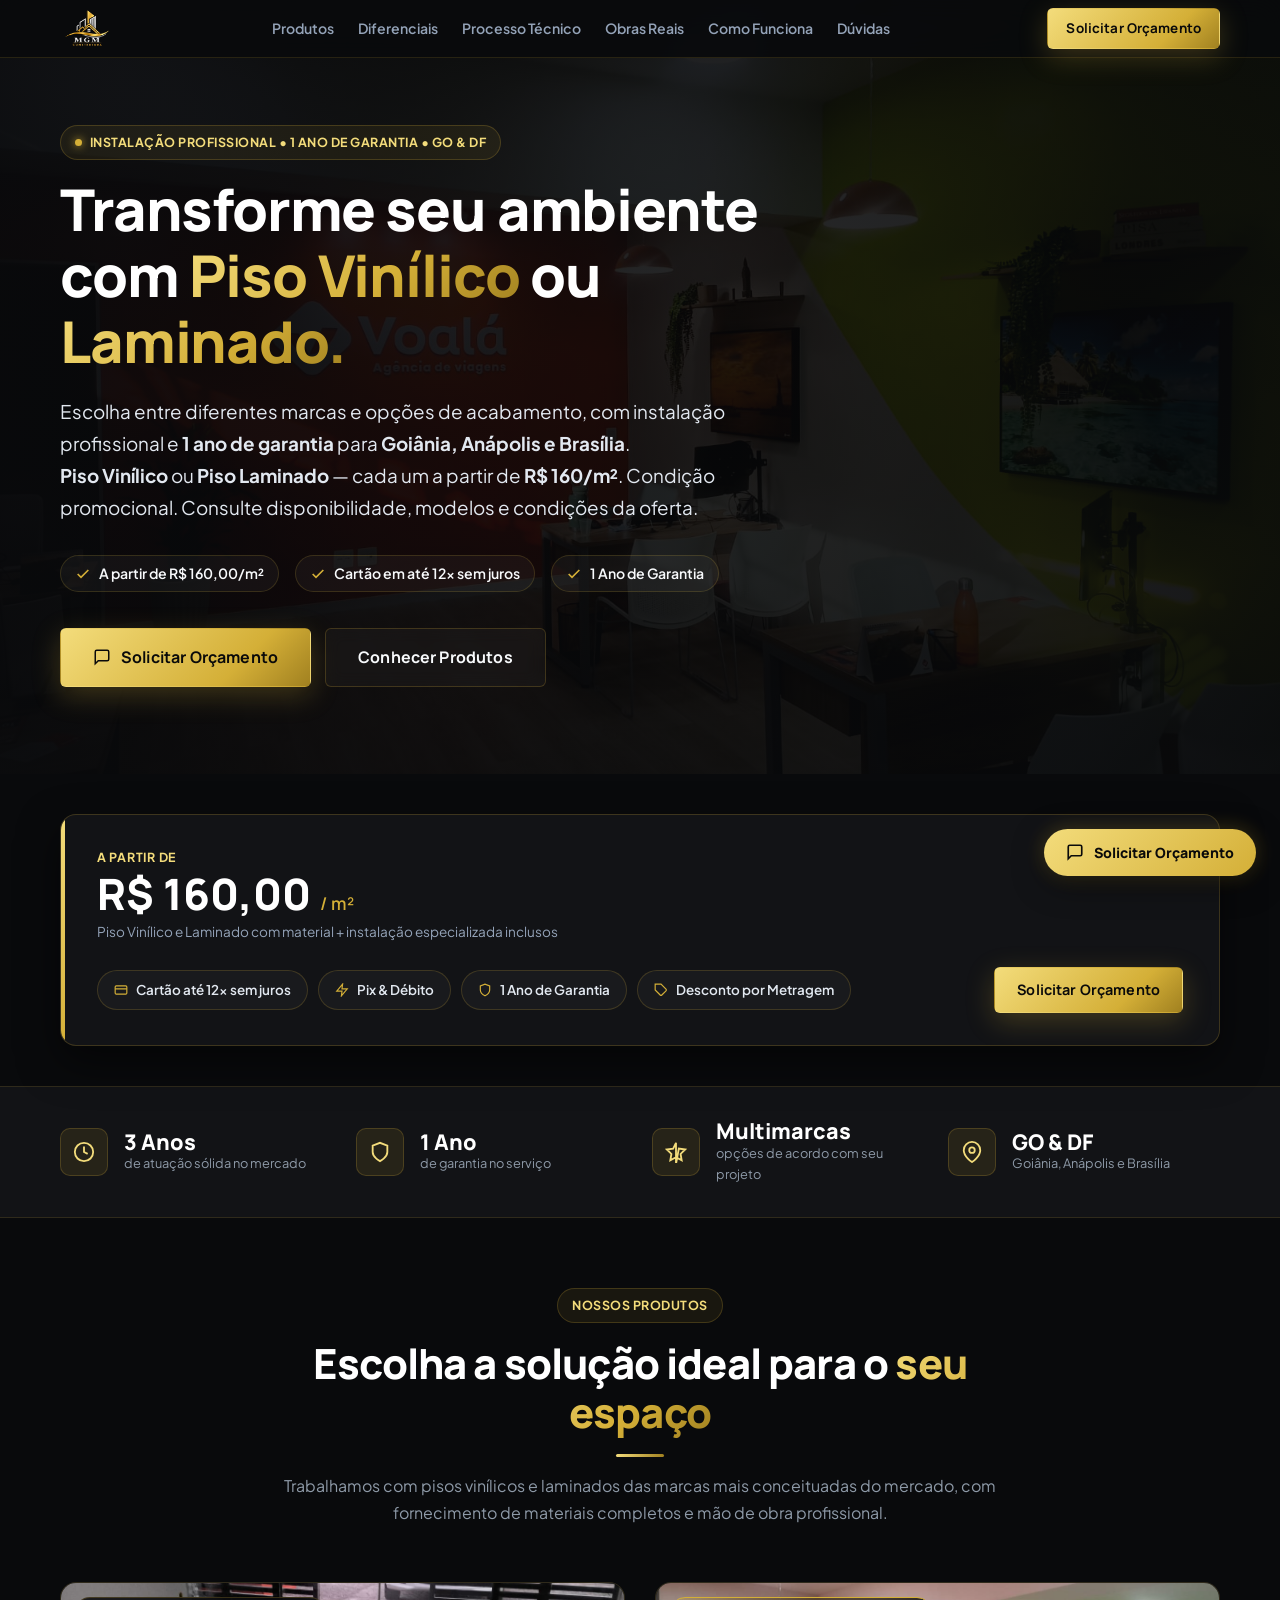
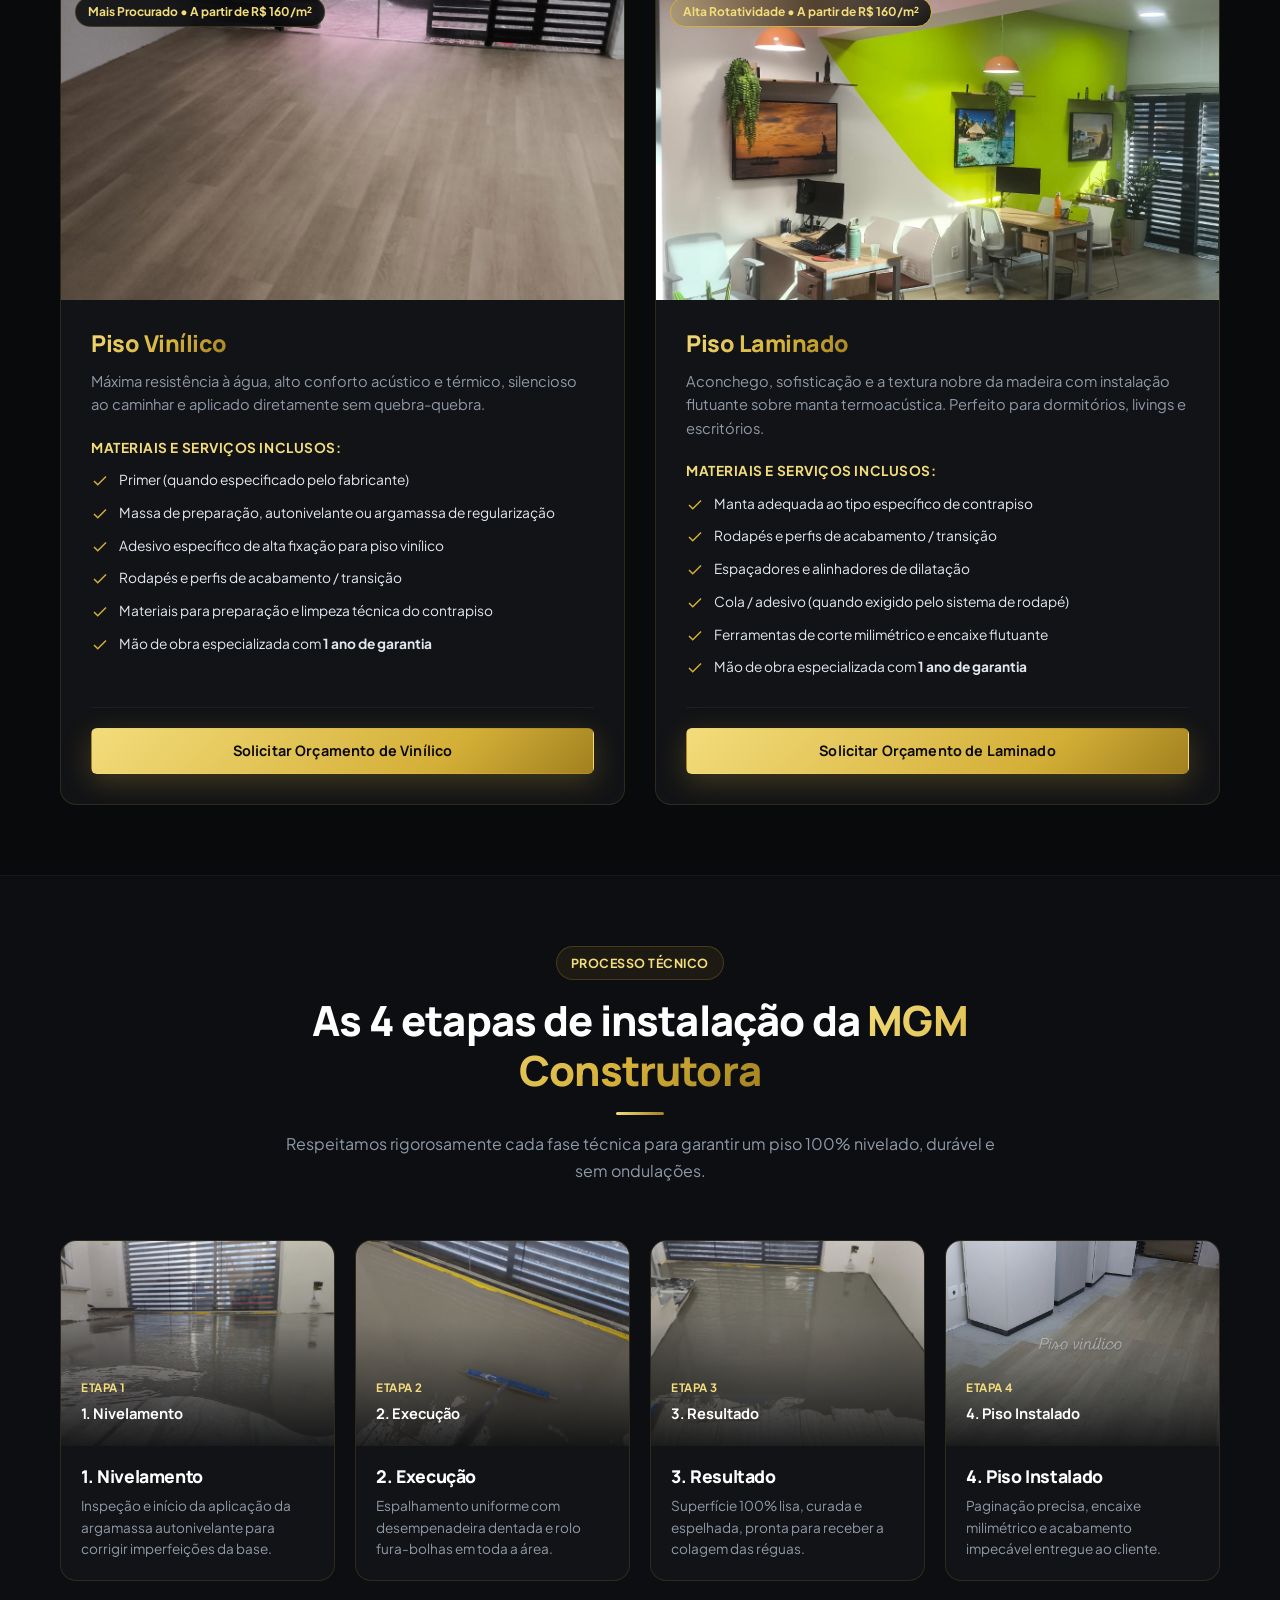
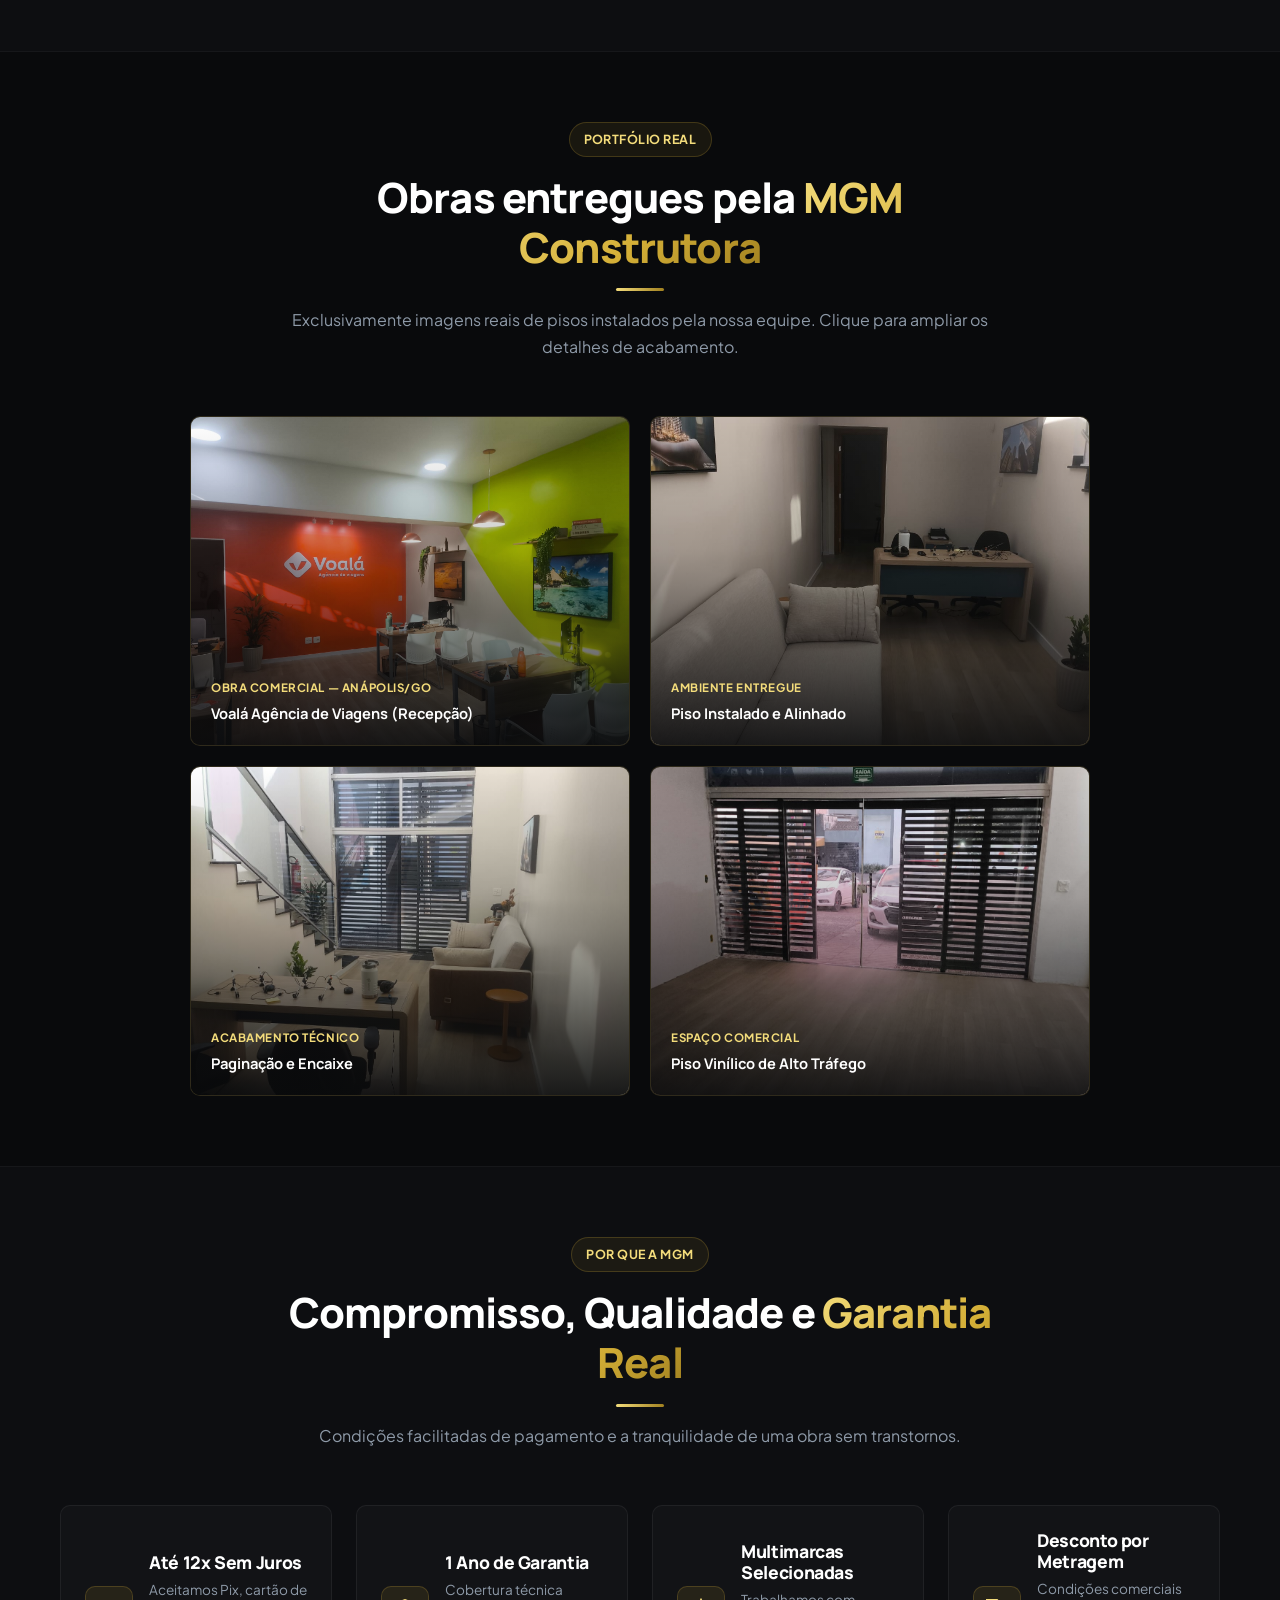
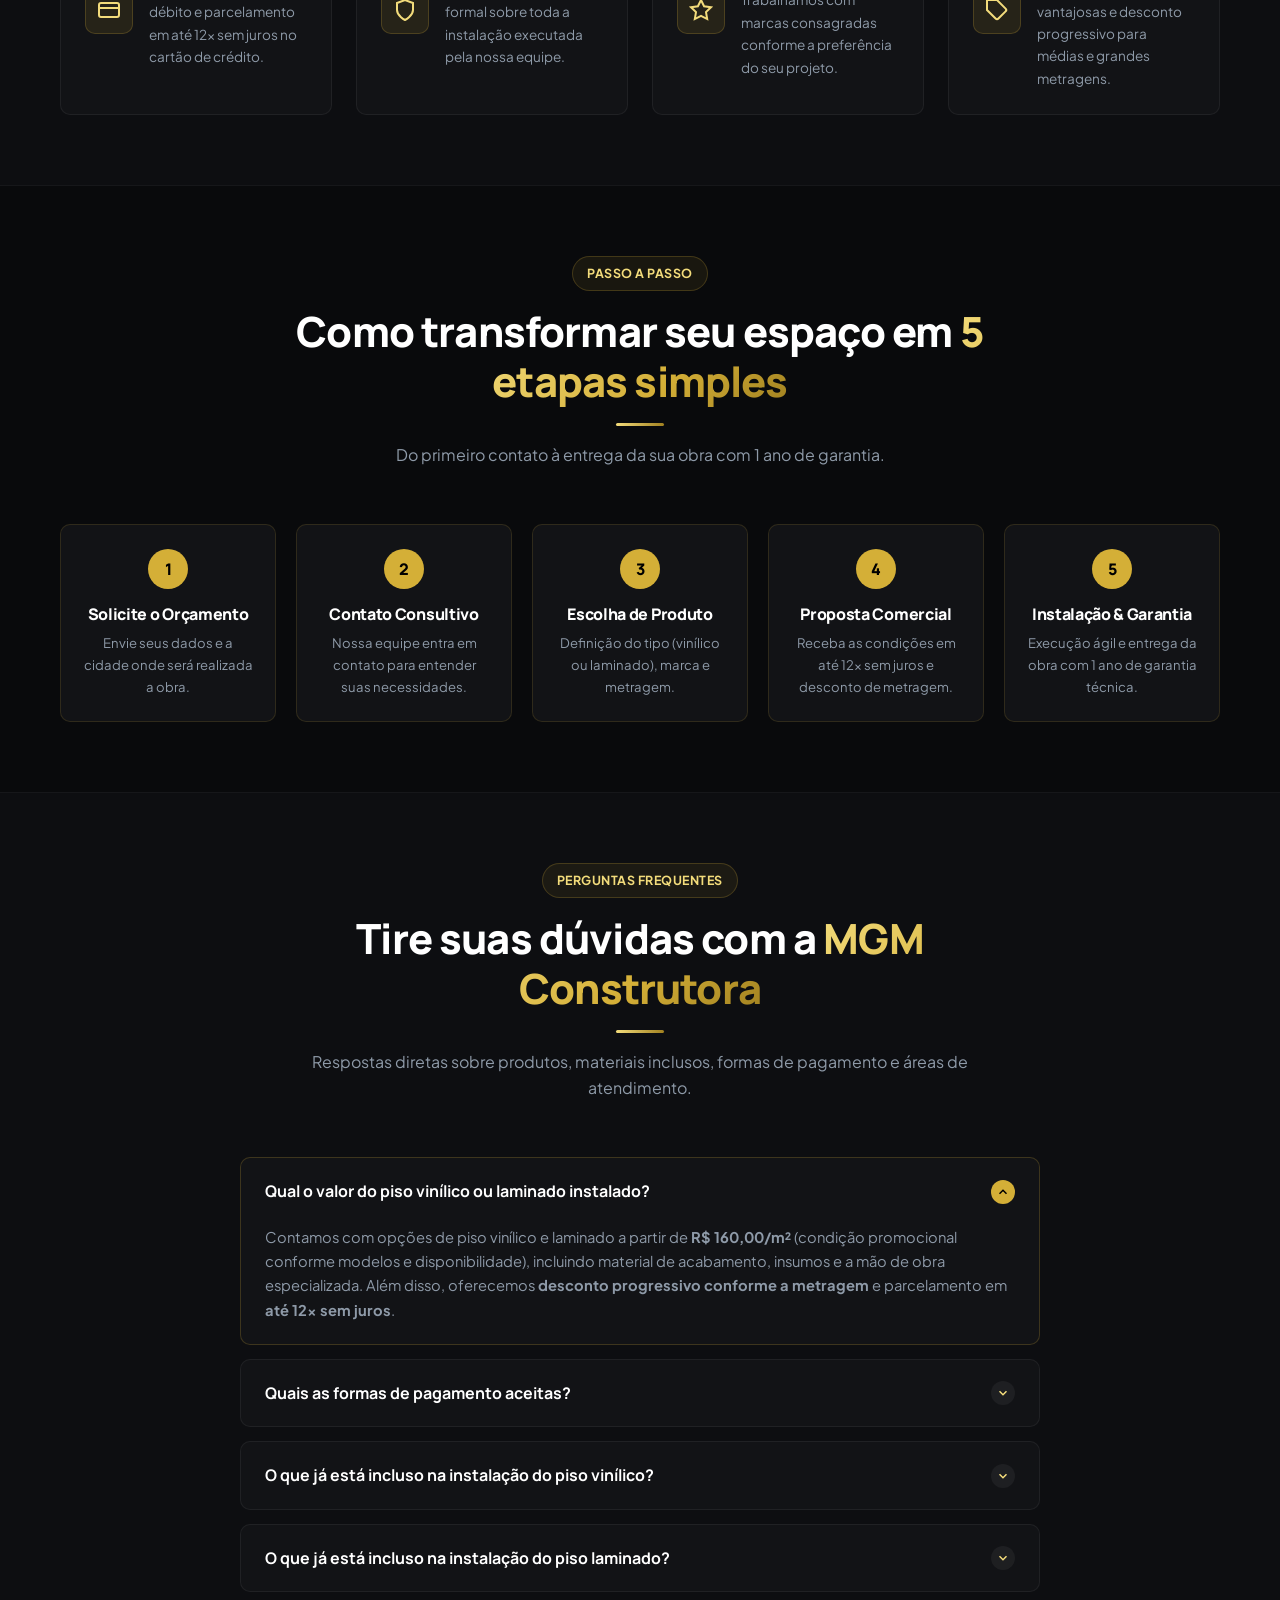
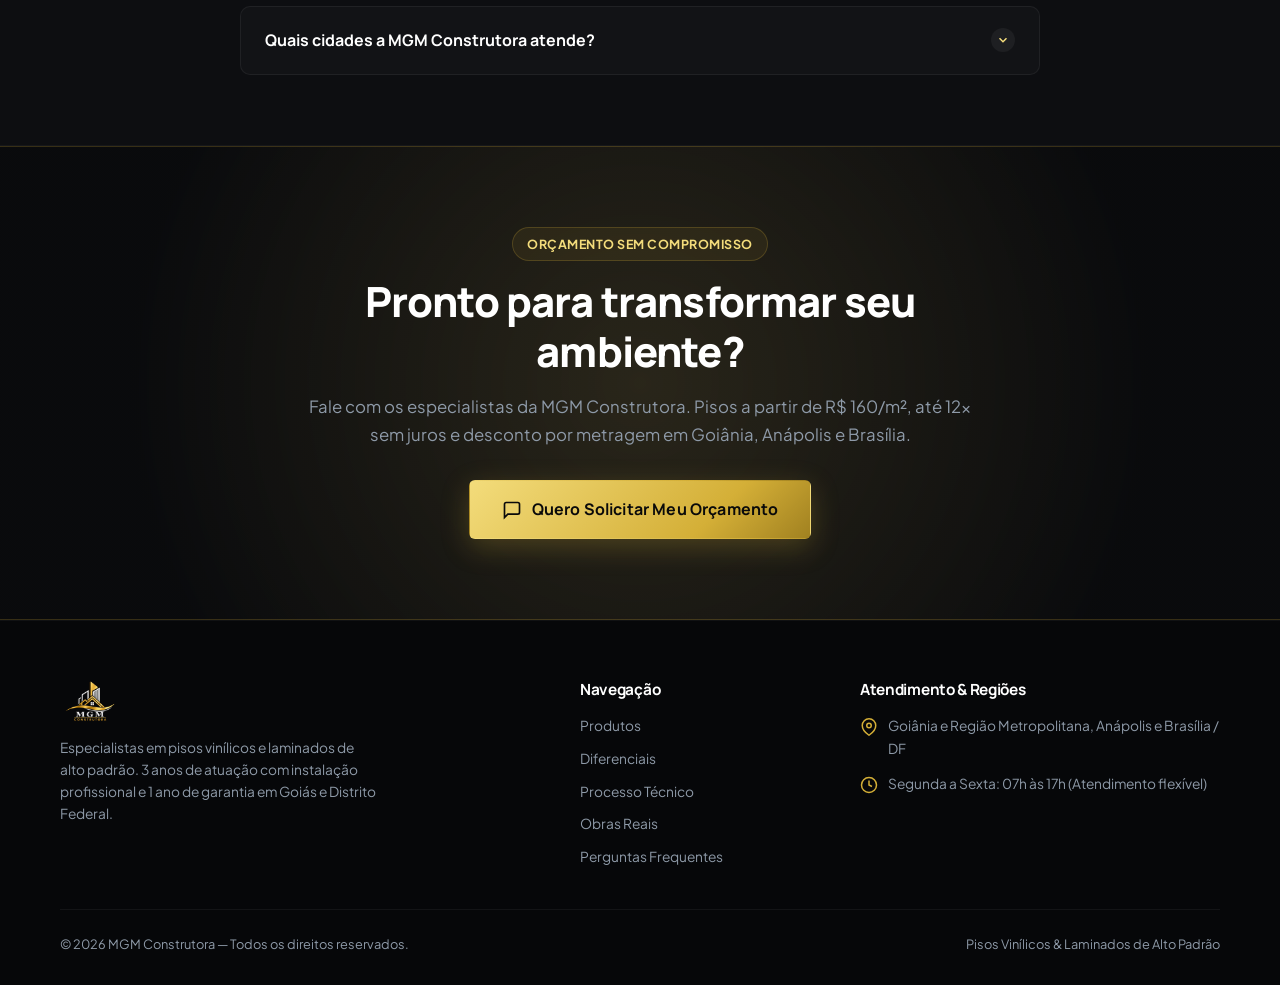
==== commit dd8fbb47: "Galeria: 4 fotos sem repeticao, nova imagem ambiente entregue, texto hero corrigido" ====
--- a/index.html
+++ b/index.html
@@ -87,7 +87,7 @@
 
       <p class="hero-desc">
         Escolha entre diferentes marcas e opções de acabamento, com instalação profissional e <strong>1 ano de garantia</strong> para <strong>Goiânia, Anápolis e Brasília</strong>.<br>
-        Piso vinílico e Piso Laminado a partir de <strong>R$ 160/m²</strong>. Condição promocional. Consulte disponibilidade, modelos e condições da oferta.
+        <strong>Piso Vinílico</strong> ou <strong>Piso Laminado</strong> — cada um a partir de <strong>R$ 160/m²</strong>. Condição promocional. Consulte disponibilidade, modelos e condições da oferta.
       </p>
 
       <div class="hero-features">
@@ -407,8 +407,8 @@
       <p class="section-desc">Exclusivamente imagens reais de pisos instalados pela nossa equipe. Clique para ampliar os detalhes de acabamento.</p>
     </div>
 
-    <div class="gallery-grid">
-      <!-- Obra Voalá Anápolis 1 -->
+    <div class="gallery-grid gallery-grid-4">
+      <!-- Obra Voalá Anápolis — Recepção -->
       <div class="gallery-item">
         <img src="images/obra-voala-01.jpeg" alt="Voalá Agência de Viagens em Anápolis - Recepção e Atendimento" loading="lazy">
         <div class="gallery-overlay">
@@ -417,34 +417,16 @@
         </div>
       </div>
 
-      <!-- Obra Voalá Anápolis 2 -->
+      <!-- Ambiente Entregue -->
       <div class="gallery-item">
-        <img src="images/obra-voala-02.jpeg" alt="Voalá Agência de Viagens em Anápolis - Estações de Trabalho" loading="lazy">
-        <div class="gallery-overlay">
-          <span class="gallery-tag">Obra Comercial — Anápolis/GO</span>
-          <span class="gallery-caption">Voalá Agência de Viagens (Salas)</span>
-        </div>
-      </div>
-
-      <!-- Piso Vinílico Amplo -->
-      <div class="gallery-item">
-        <img src="images/obra-piso-amplo.jpeg" alt="Piso Vinílico em loja ampla finalizada" loading="lazy">
-        <div class="gallery-overlay">
-          <span class="gallery-tag">Área Ampla Comercial</span>
-          <span class="gallery-caption">Piso Vinílico Instalado</span>
-        </div>
-      </div>
-
-      <!-- Detalhe 01 -->
-      <div class="gallery-item">
-        <img src="images/obra-detalhe-01.jpeg" alt="Ambiente finalizado com piso instalado" loading="lazy">
+        <img src="images/obra-ambiente-entregue.jpeg" alt="Ambiente entregue com piso laminado instalado e alinhado" loading="lazy">
         <div class="gallery-overlay">
           <span class="gallery-tag">Ambiente Entregue</span>
           <span class="gallery-caption">Piso Instalado e Alinhado</span>
         </div>
       </div>
 
-      <!-- Detalhe 02 -->
+      <!-- Acabamento Técnico -->
       <div class="gallery-item">
         <img src="images/obra-detalhe-02.jpeg" alt="Detalhe de instalação e corte" loading="lazy">
         <div class="gallery-overlay">
@@ -453,9 +435,9 @@
         </div>
       </div>
 
-      <!-- Detalhe 03 -->
+      <!-- Espaço Comercial -->
       <div class="gallery-item">
-        <img src="images/obra-detalhe-03.jpeg" alt="Espaço comercial com piso instalado" loading="lazy">
+        <img src="images/obra-detalhe-03.jpeg" alt="Espaço comercial com piso vinílico de alto tráfego" loading="lazy">
         <div class="gallery-overlay">
           <span class="gallery-tag">Espaço Comercial</span>
           <span class="gallery-caption">Piso Vinílico de Alto Tráfego</span>
--- a/style.css
+++ b/style.css
@@ -259,10 +259,14 @@
   gap: 20px;
 }
 
+.header .logo-brand,
 .logo-brand {
-  display: flex;
+  display: inline-flex;
   align-items: center;
   gap: 0;
+}
+
+.header .logo-brand {
   height: 100%;
 }
 
@@ -664,6 +668,24 @@
   }
 }
 
+/* 4-item gallery: 2×2 layout */
+.gallery-grid-4 {
+  max-width: 900px;
+  margin-inline: auto;
+}
+
+@media (min-width: 580px) {
+  .gallery-grid-4 {
+    grid-template-columns: repeat(2, 1fr);
+  }
+}
+
+@media (min-width: 960px) {
+  .gallery-grid-4 {
+    grid-template-columns: repeat(2, 1fr);
+  }
+}
+
 .gallery-item {
   position: relative;
   aspect-ratio: 4/3;
@@ -810,16 +832,33 @@
   border-top: 1px solid rgba(255,255,255,0.04);
 }
 
+.footer .logo-brand,
+.footer-logo {
+  display: inline-flex;
+  align-items: center;
+  height: auto;
+  margin-bottom: 16px;
+}
+
+.footer .logo-brand img,
+.footer-logo img {
+  height: 40px;
+  width: auto;
+  object-fit: contain;
+}
+
 .footer-grid {
   display: grid;
   grid-template-columns: 1fr;
   gap: 40px;
   margin-bottom: 40px;
+  align-items: start;
 }
 
 @media (min-width: 768px) {
   .footer-grid {
     grid-template-columns: 2fr 1fr 1.5fr;
+    align-items: start;
   }
 }
 
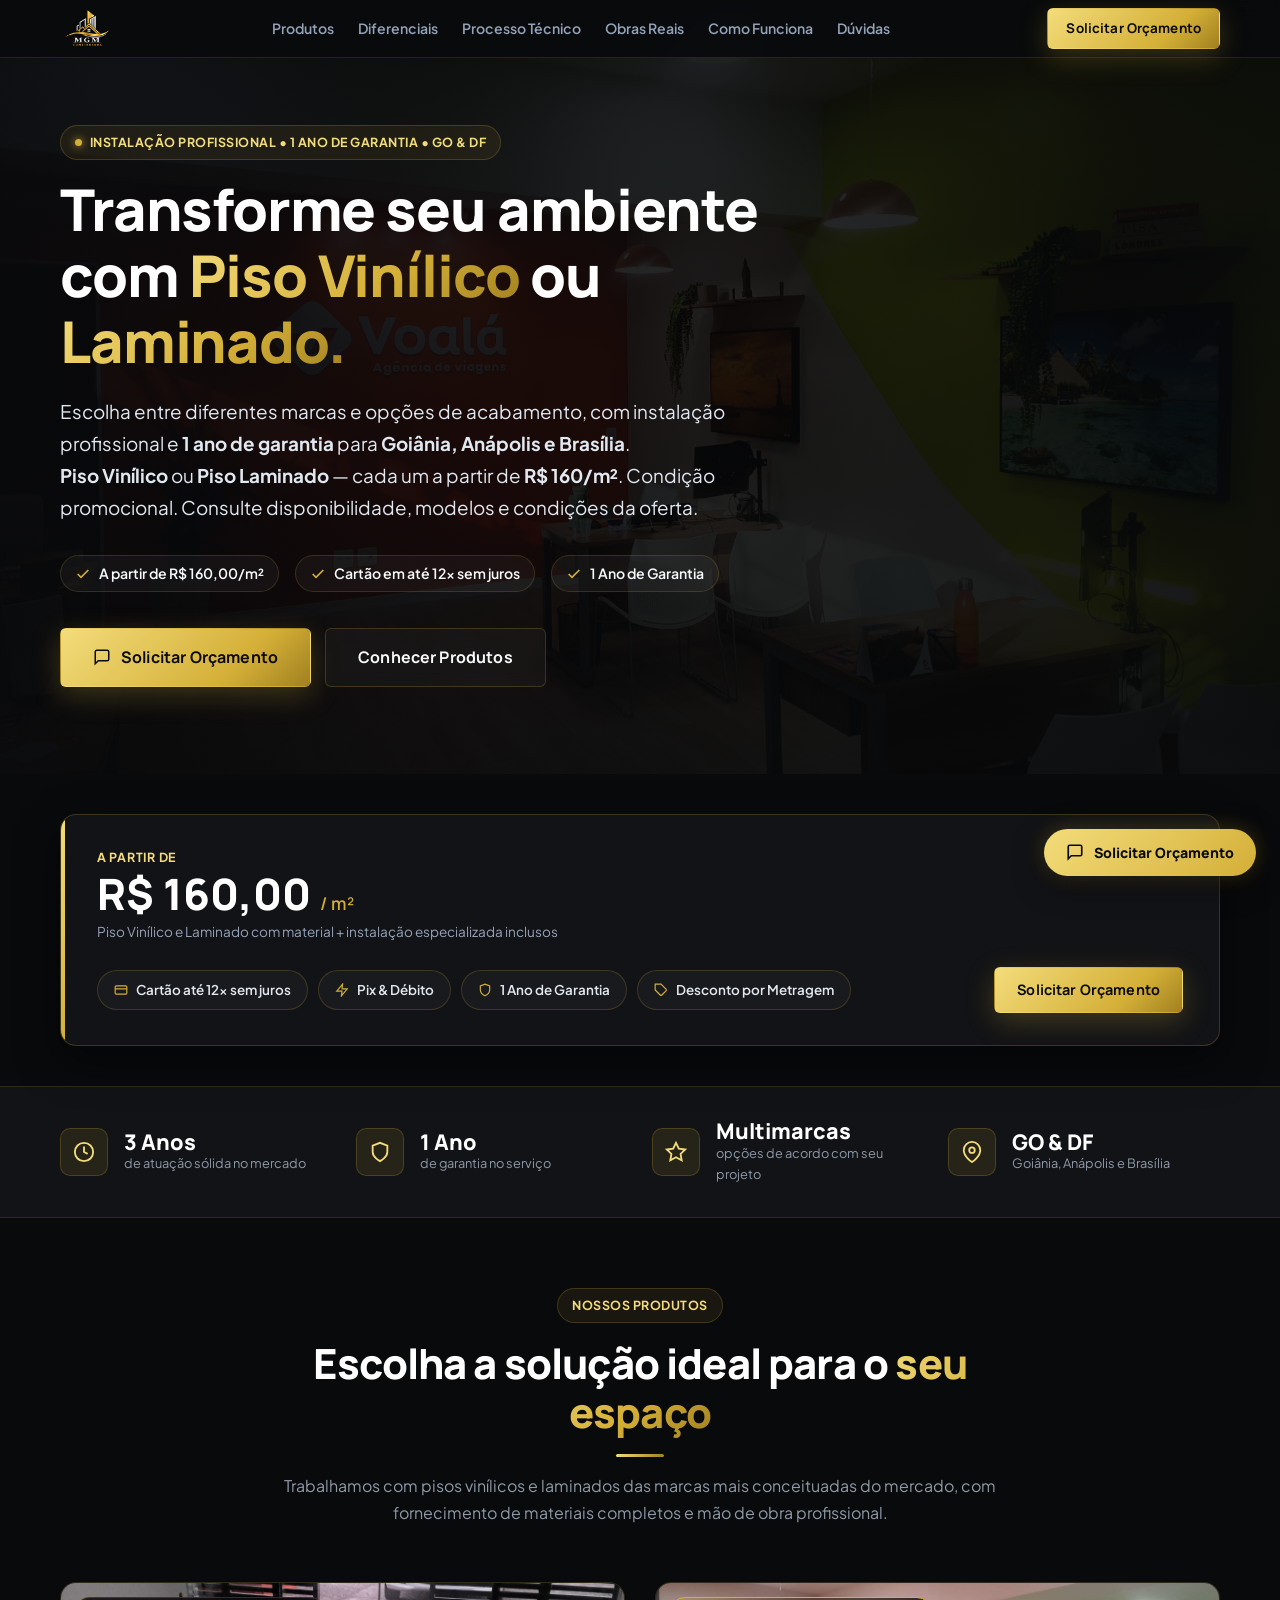
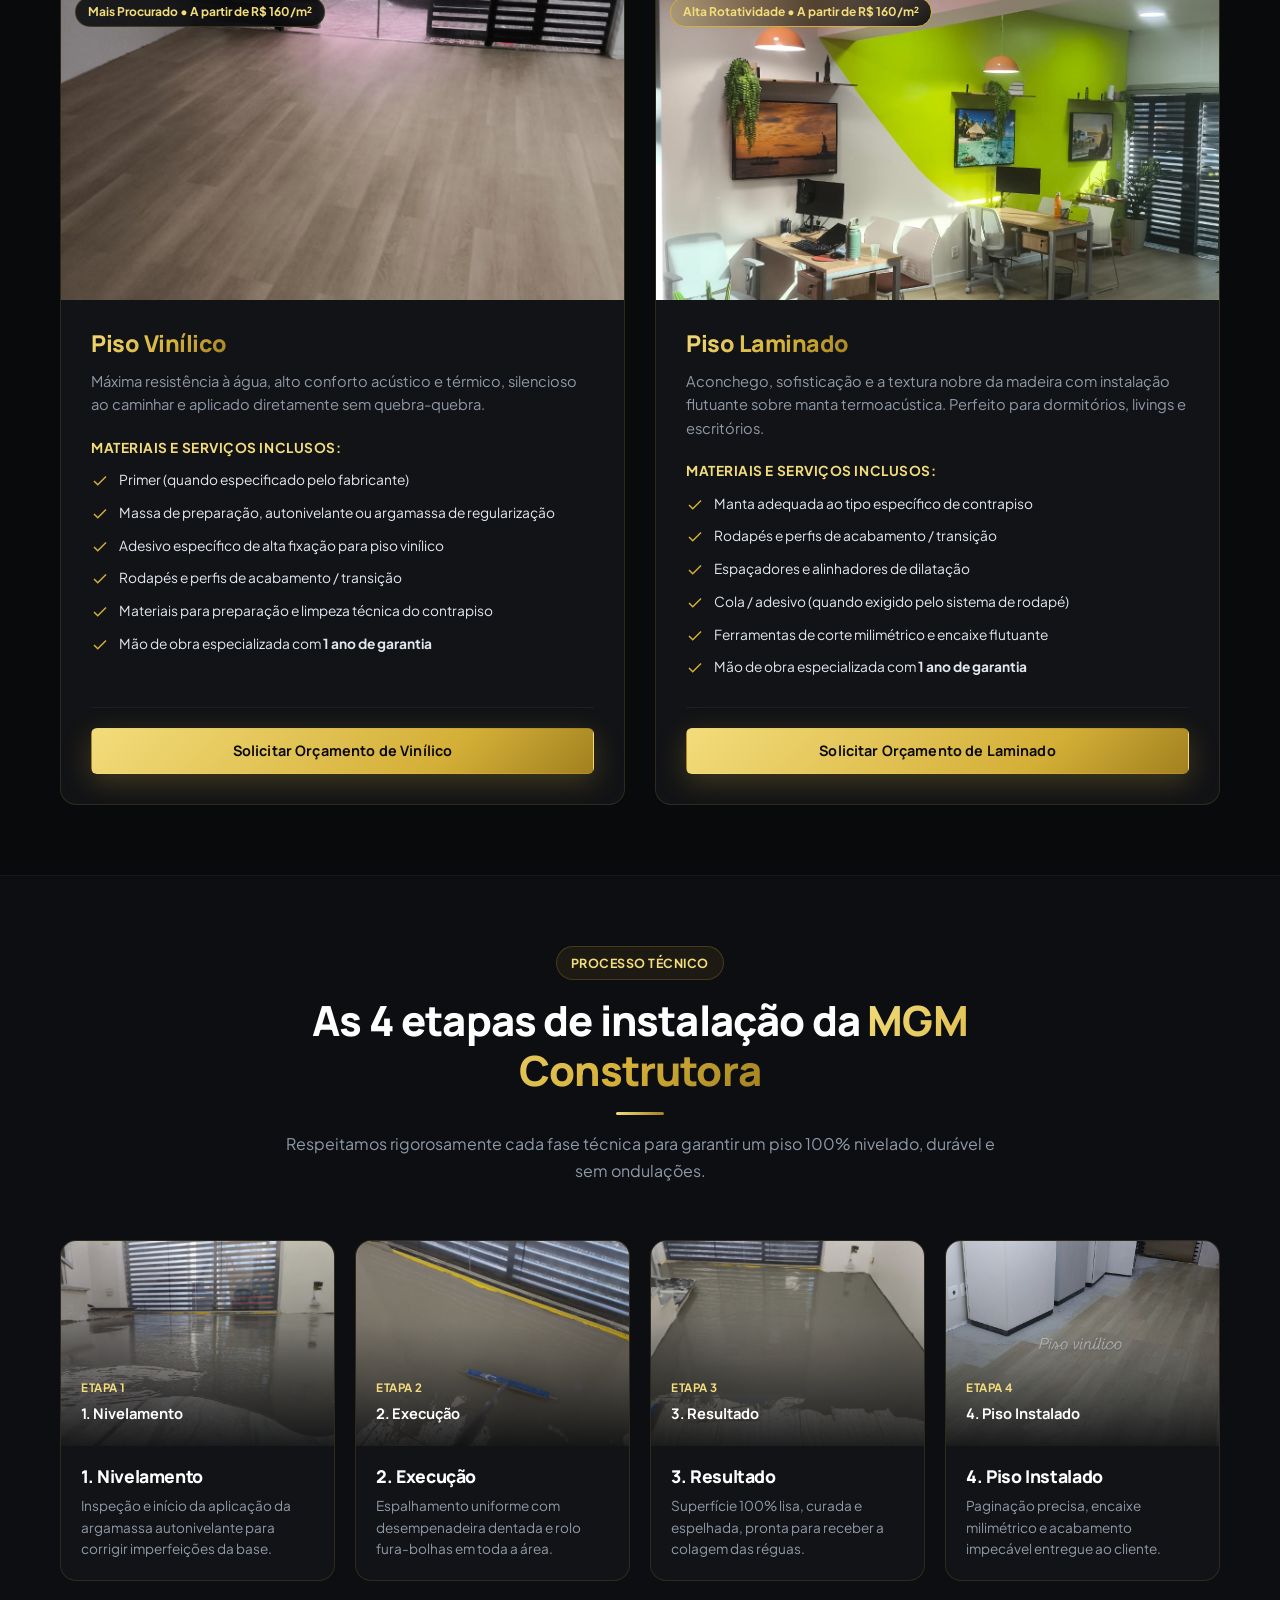
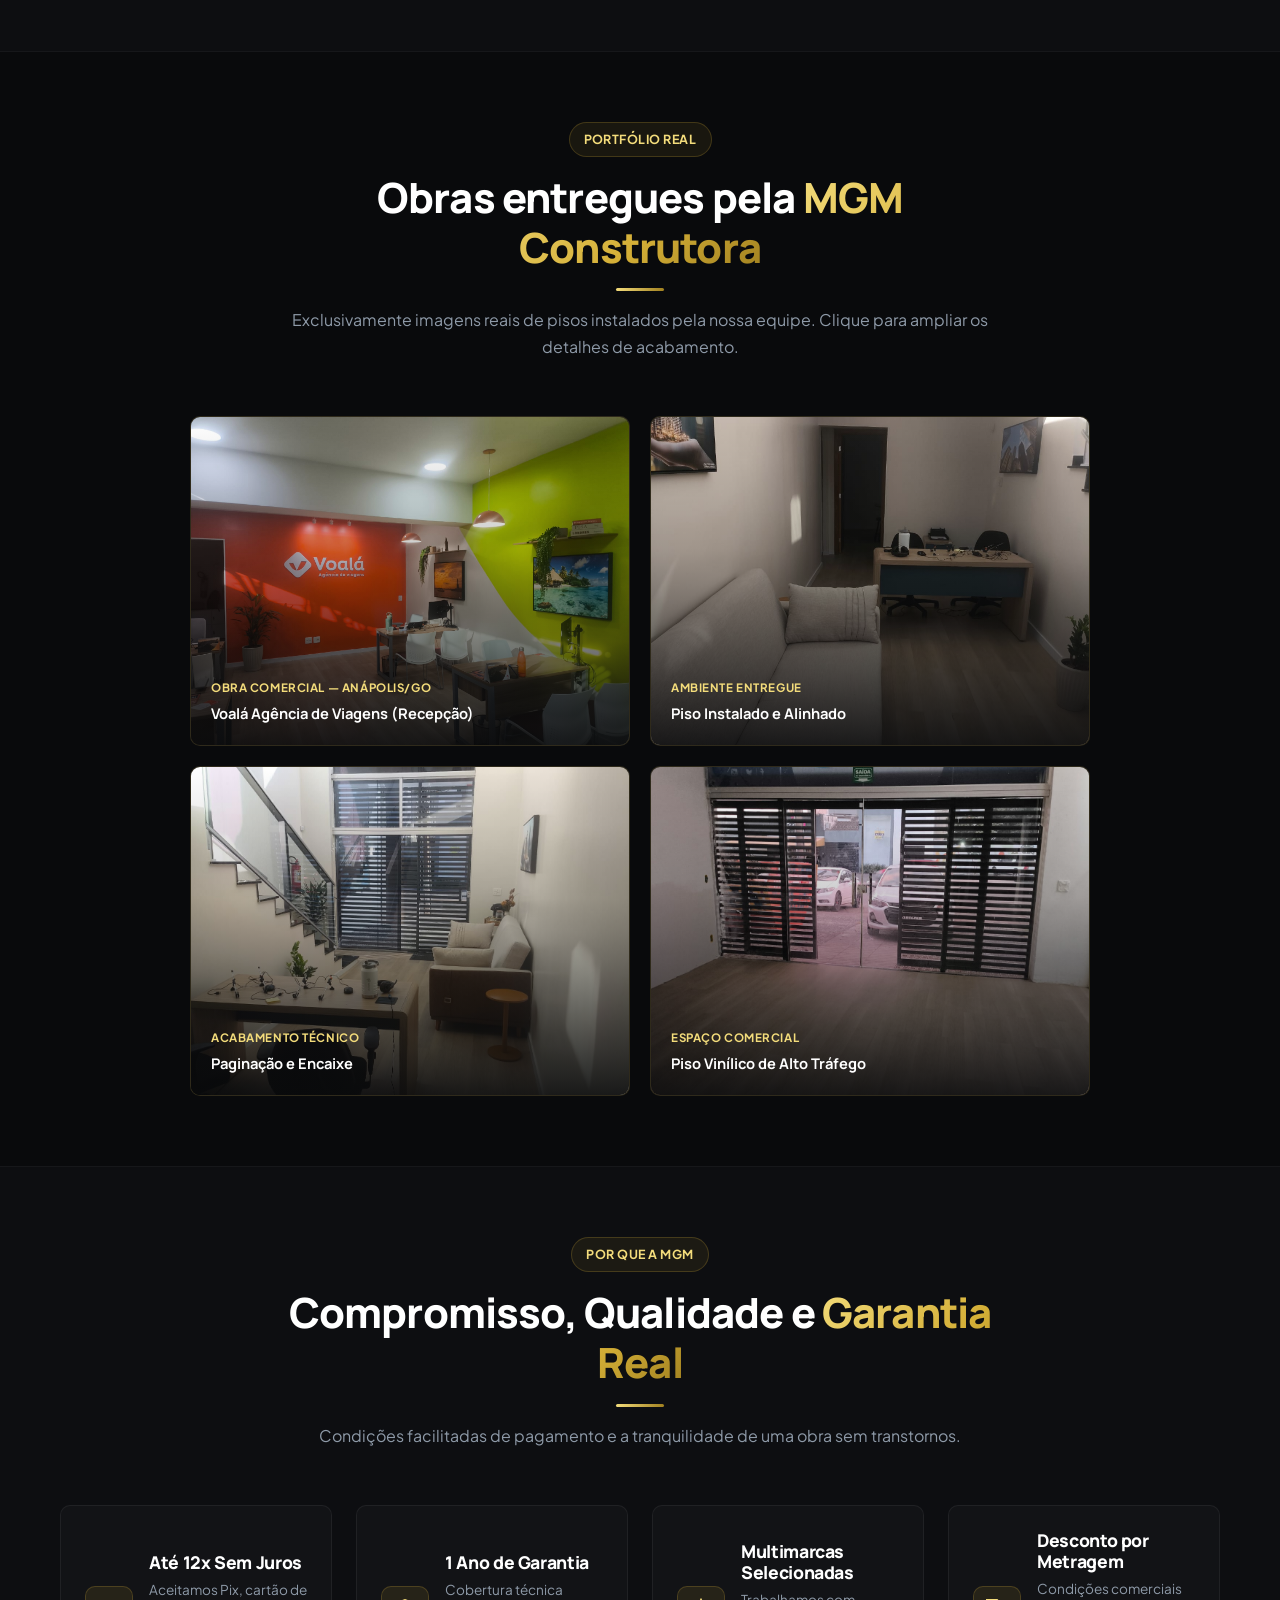
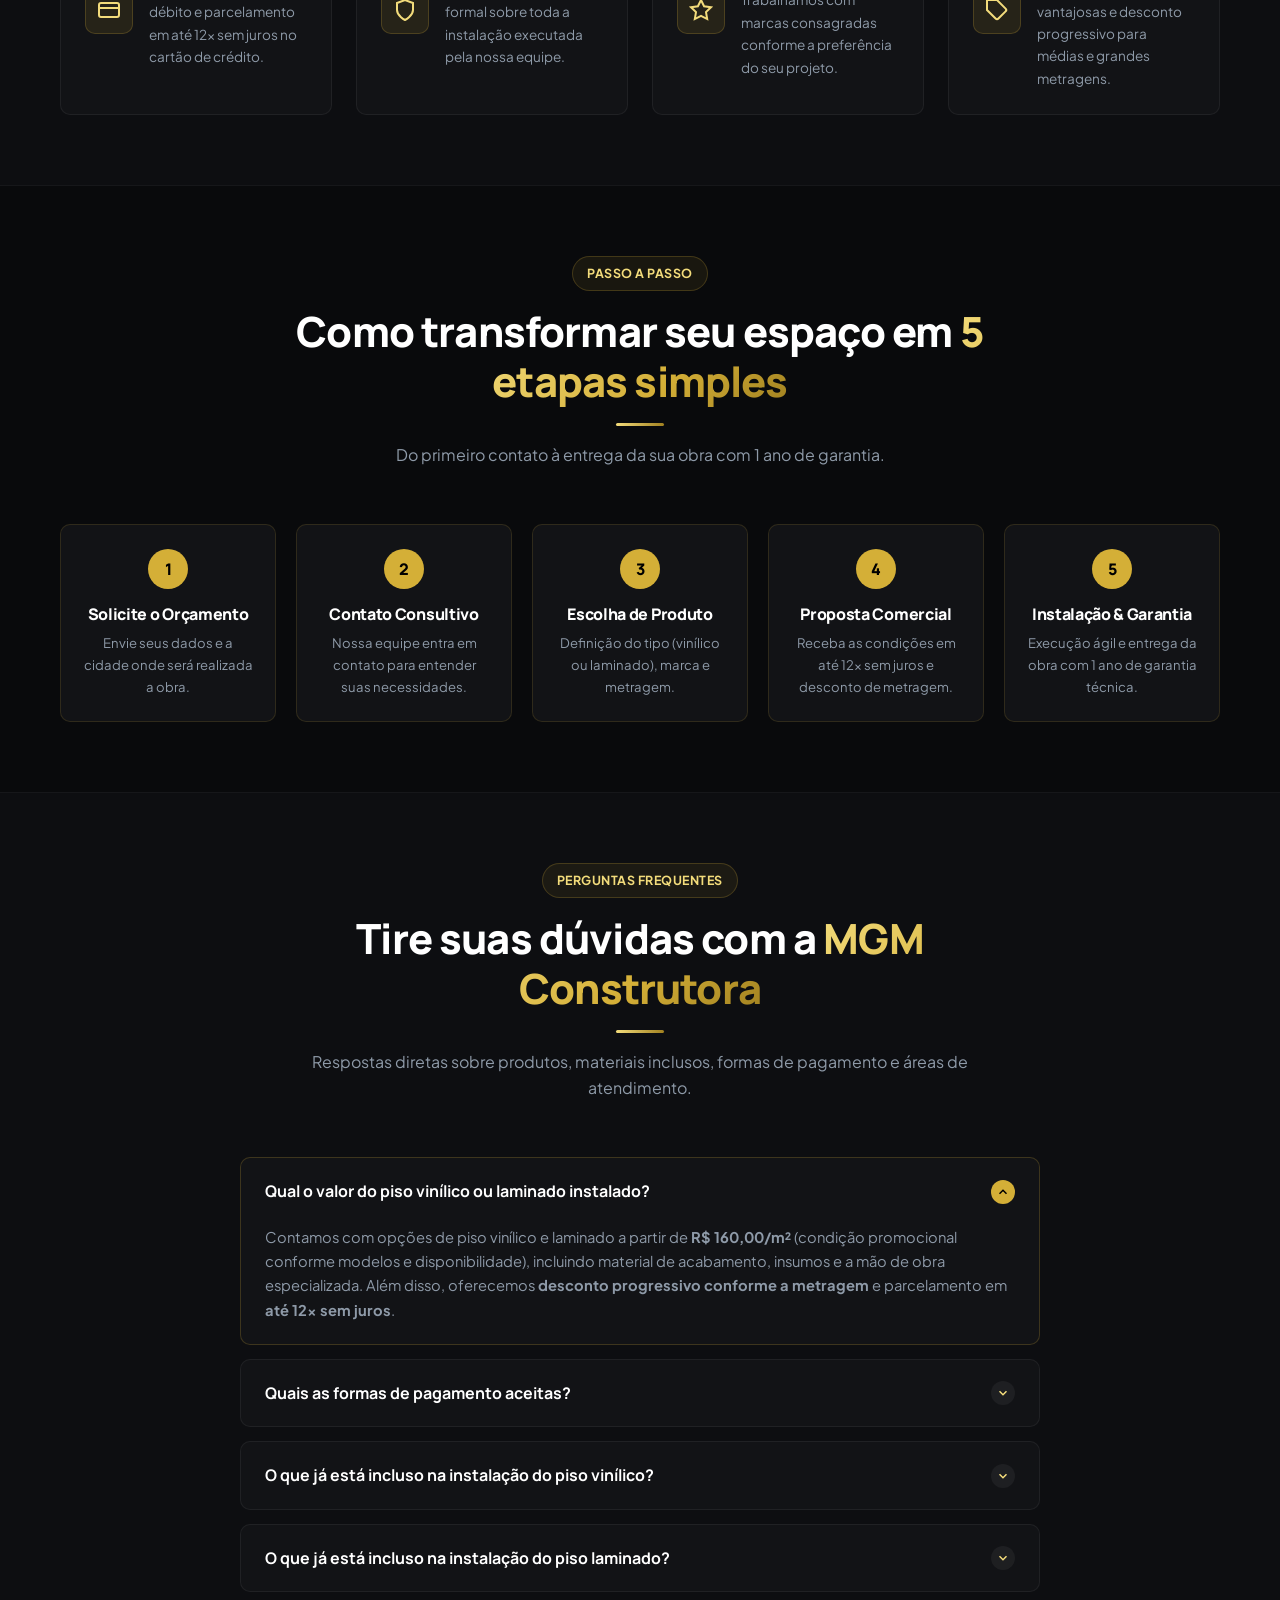
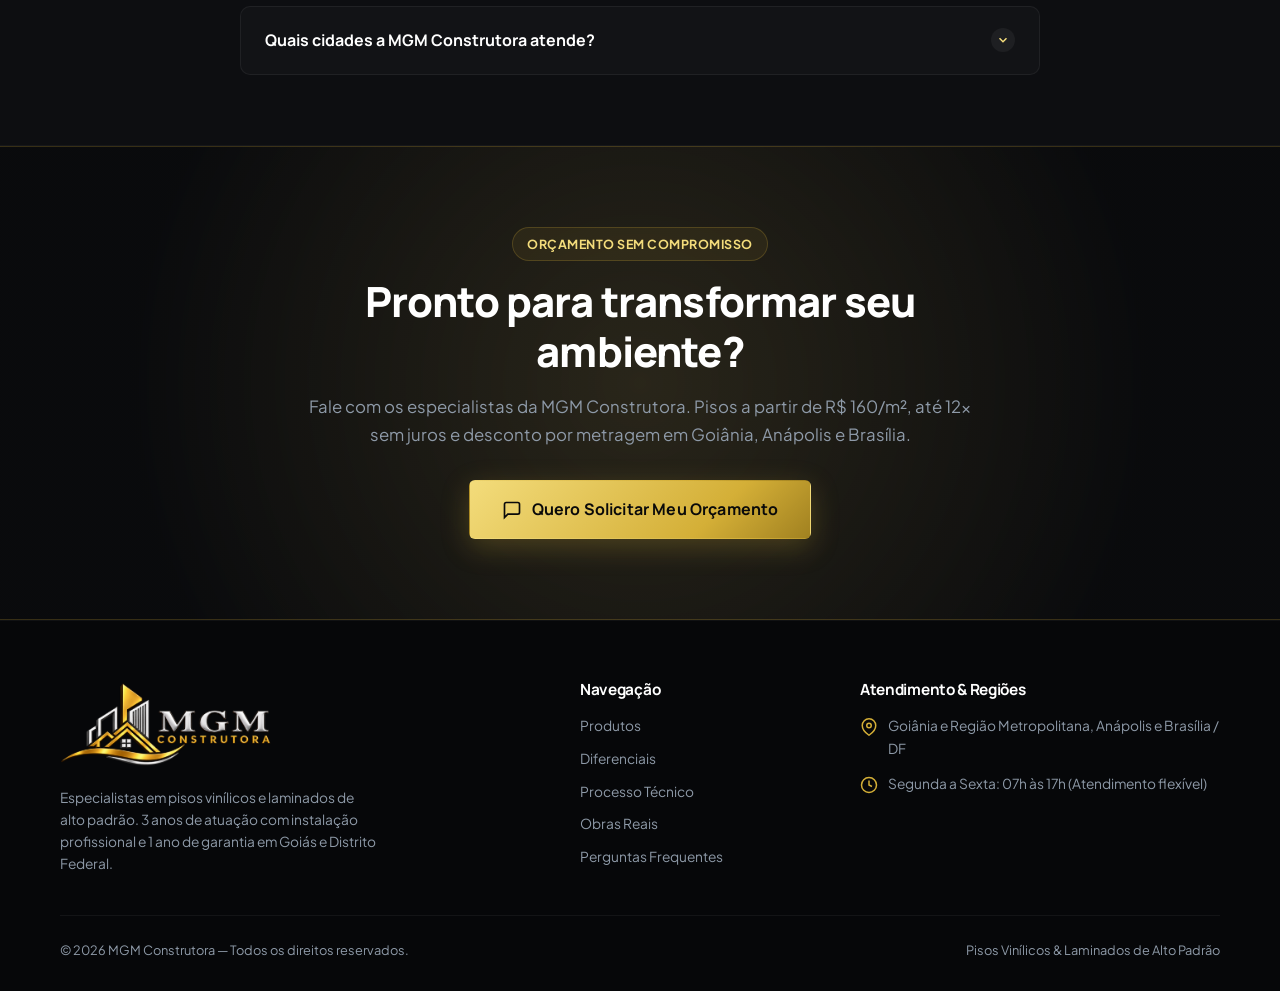
==== commit 7b8655c3: "Corrige estrela bugada (polygon), logo completo no rodape" ====
--- a/index.html
+++ b/index.html
@@ -178,7 +178,7 @@
 
       <div class="stat-card">
         <div class="stat-icon" aria-hidden="true">
-          <svg width="22" height="22" viewBox="0 0 24 24" fill="none" stroke="currentColor" stroke-width="2"><polygon points="12 25 15.09 8.26 22 9.27 17 14.14 18.18 21.02 12 17.77 5.82 21.02 7 14.14 2 9.27 8.91 8.26 12 2"/></svg>
+          <svg width="22" height="22" viewBox="0 0 24 24" fill="none" stroke="currentColor" stroke-width="2"><polygon points="12 2 15.09 8.26 22 9.27 17 14.14 18.18 21.02 12 17.77 5.82 21.02 7 14.14 2 9.27 8.91 8.26 12 2"/></svg>
         </div>
         <div>
           <div class="stat-num">Multimarcas</div>
@@ -668,8 +668,8 @@
   <div class="container">
     <div class="footer-grid">
       <div>
-        <div class="logo-brand" style="margin-bottom:16px">
-          <img src="images/logo-mgm.png" alt="MGM Construtora">
+        <div class="footer-logo-full" style="margin-bottom:16px">
+          <img src="images/logo-mgm-full.png" alt="MGM Construtora" style="height:90px;width:auto;object-fit:contain">
         </div>
         <p style="font-size:0.86rem;color:var(--text-muted);line-height:1.6;max-width:320px">
           Especialistas em pisos vinílicos e laminados de alto padrão. 3 anos de atuação com instalação profissional e 1 ano de garantia em Goiás e Distrito Federal.
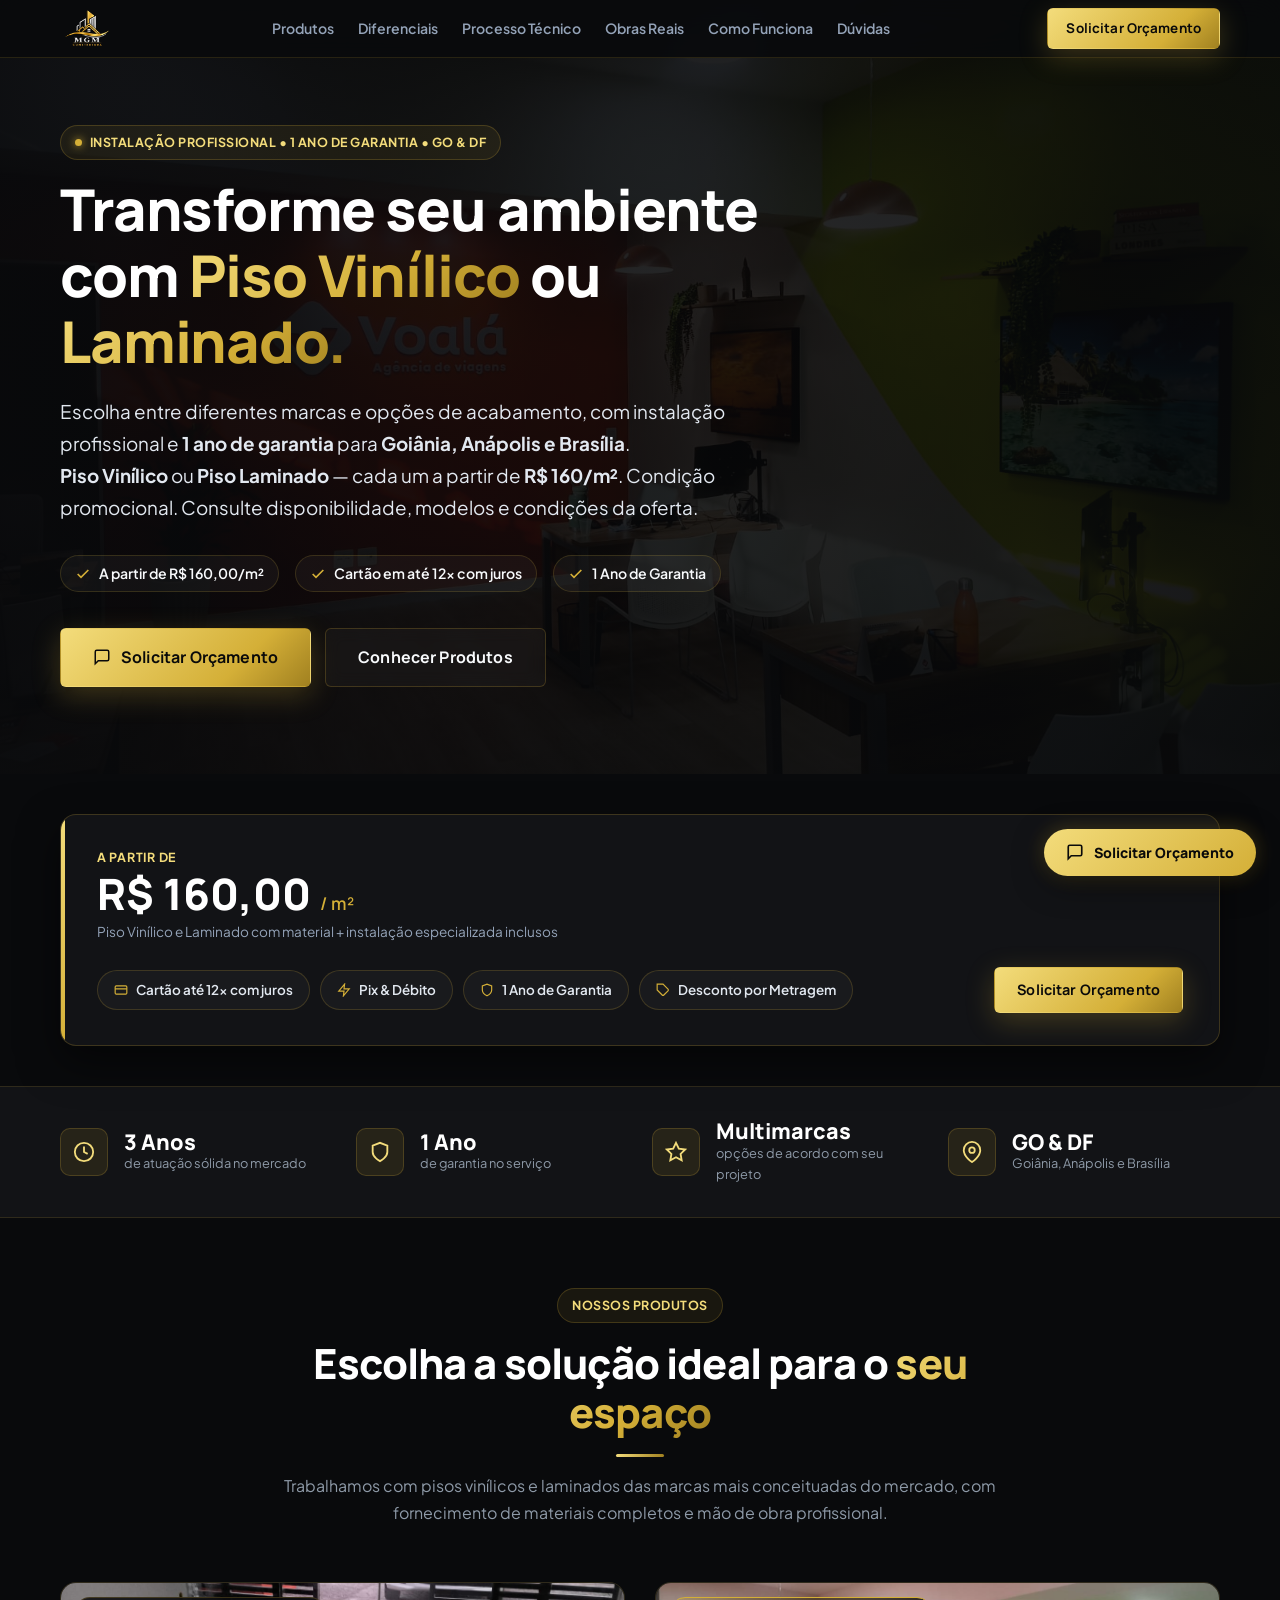
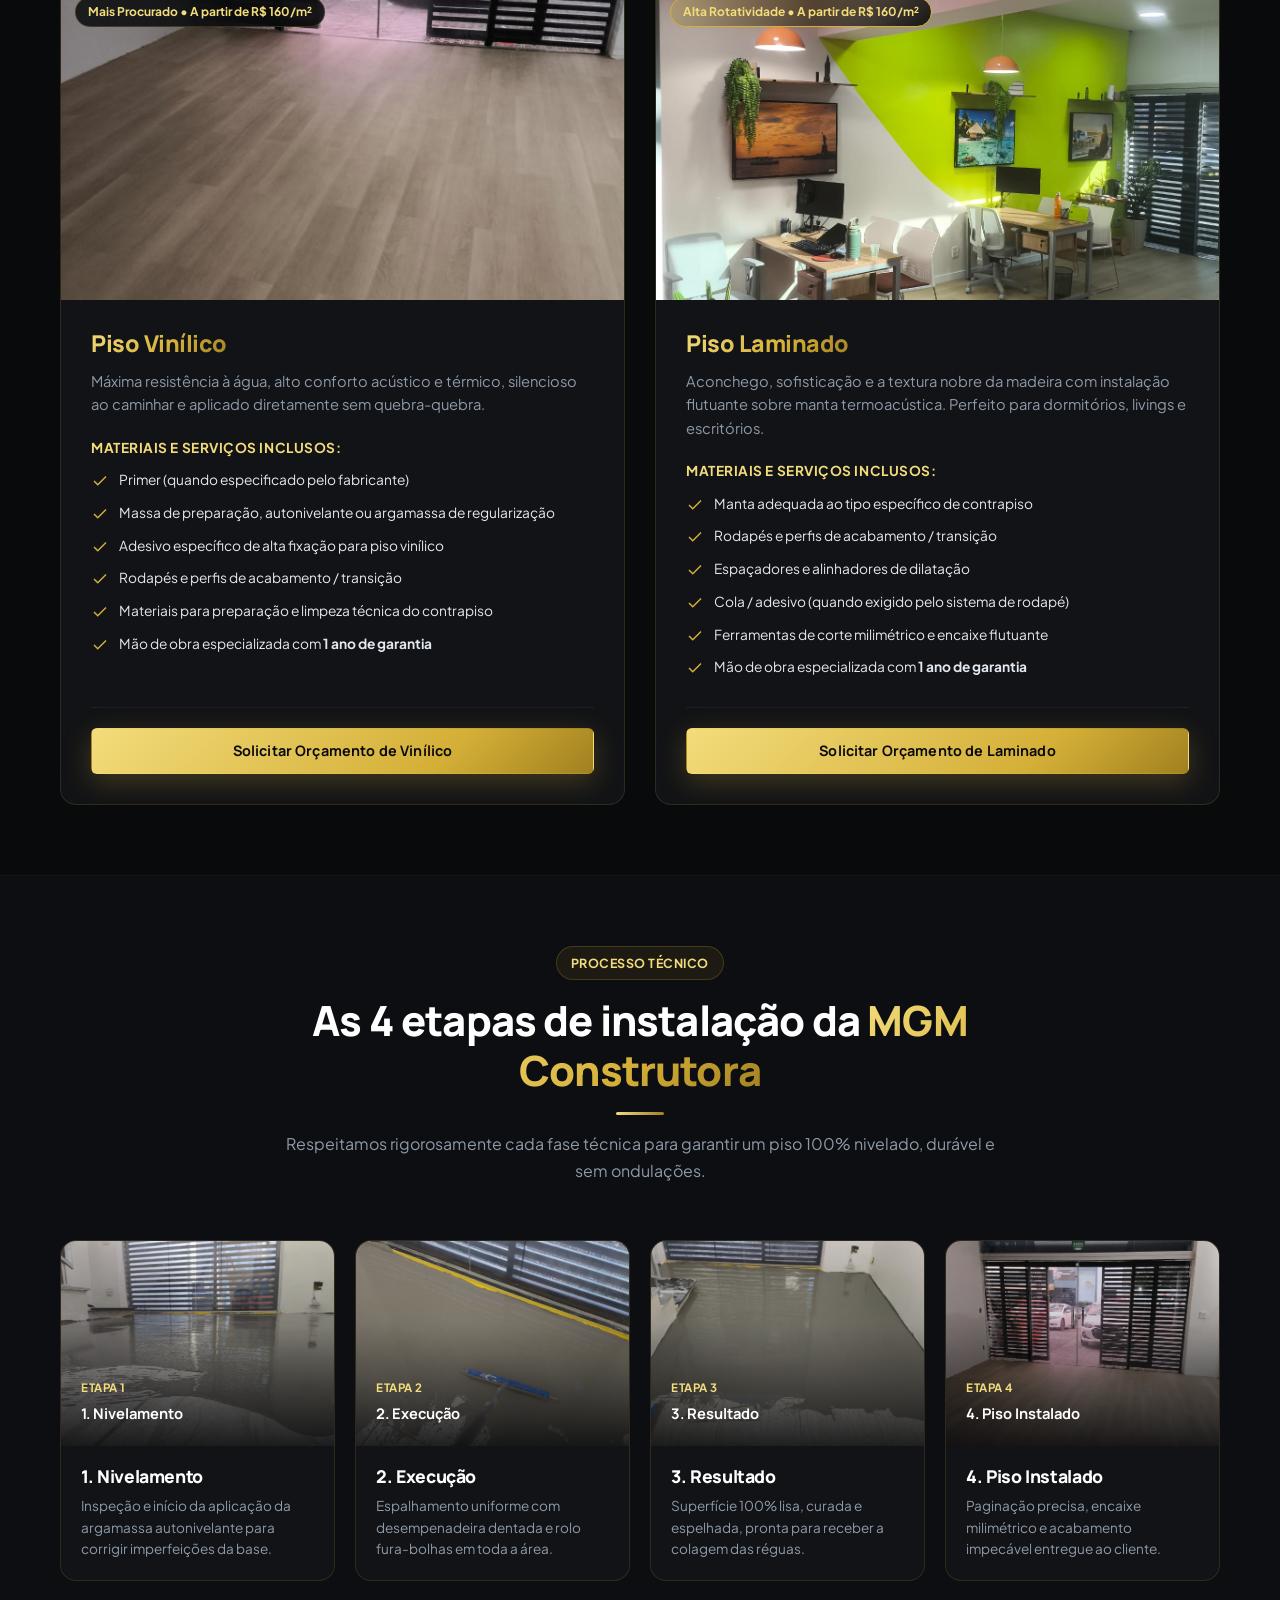
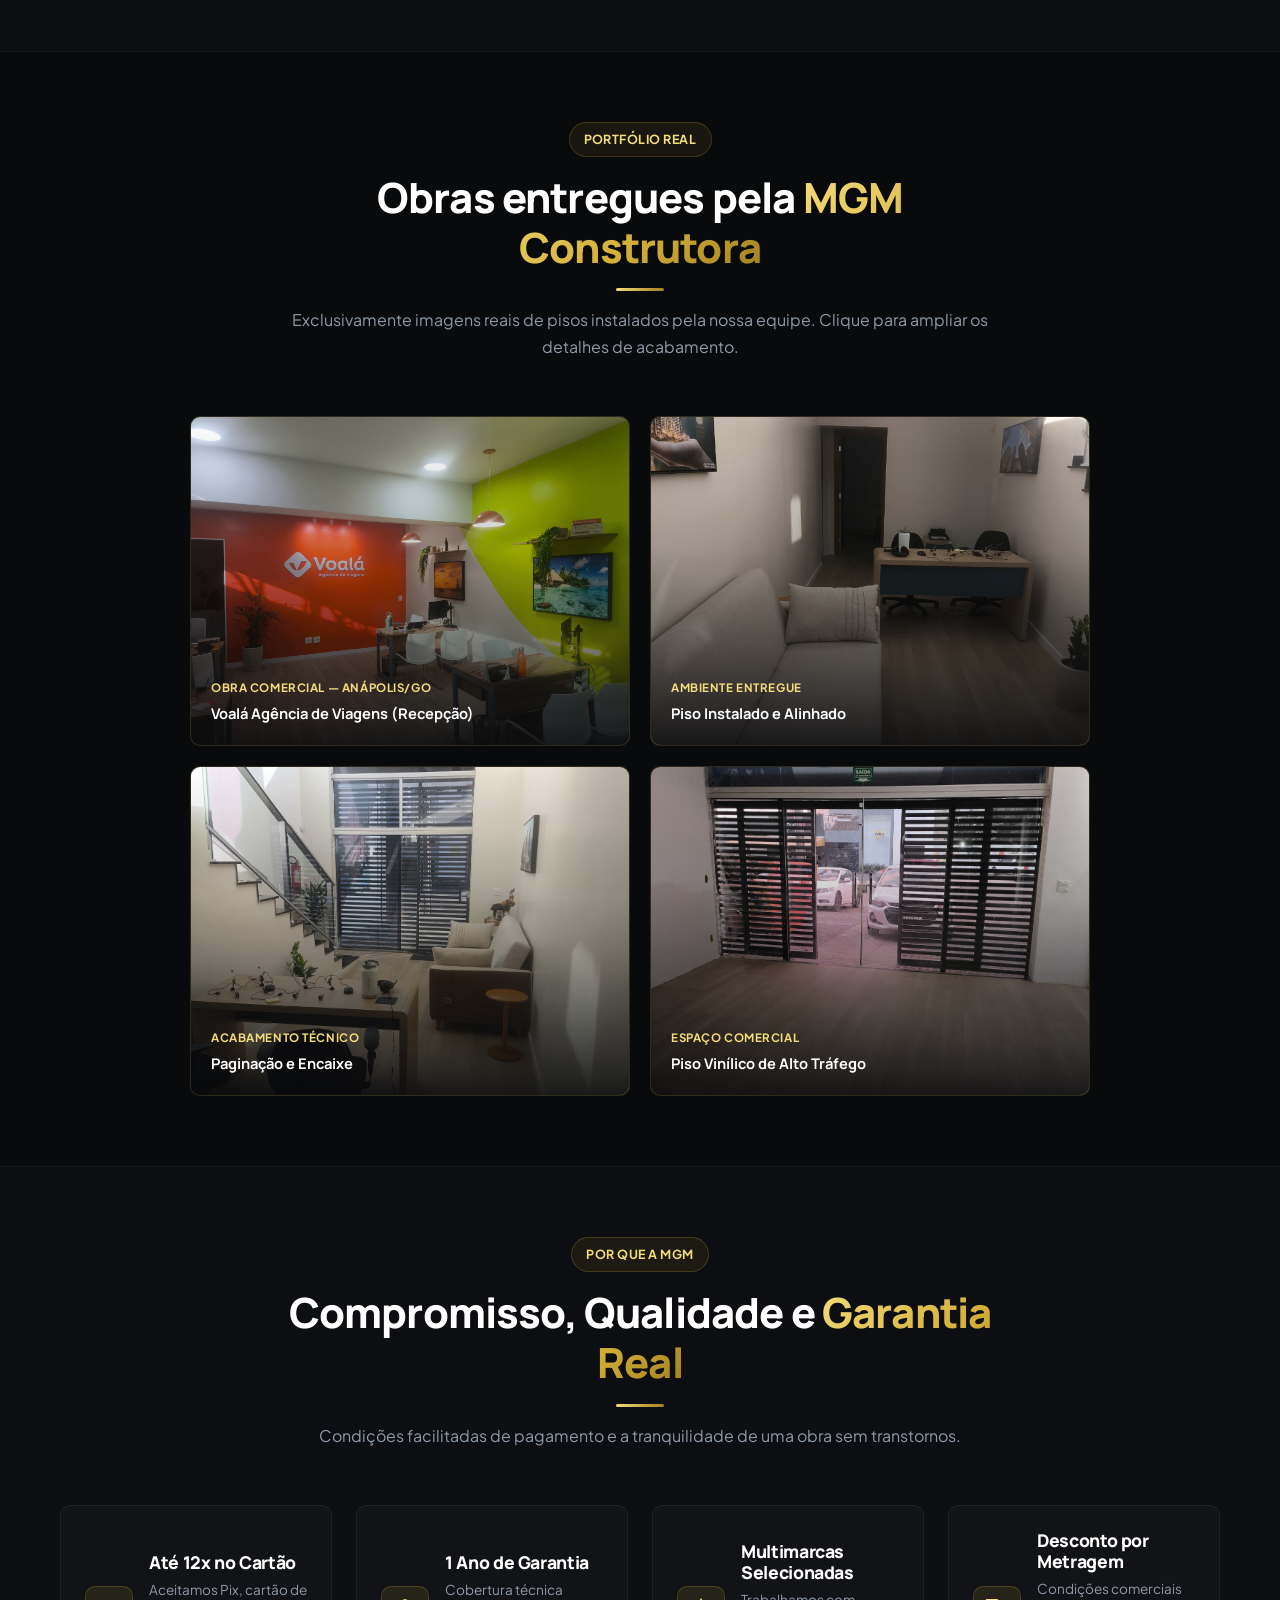
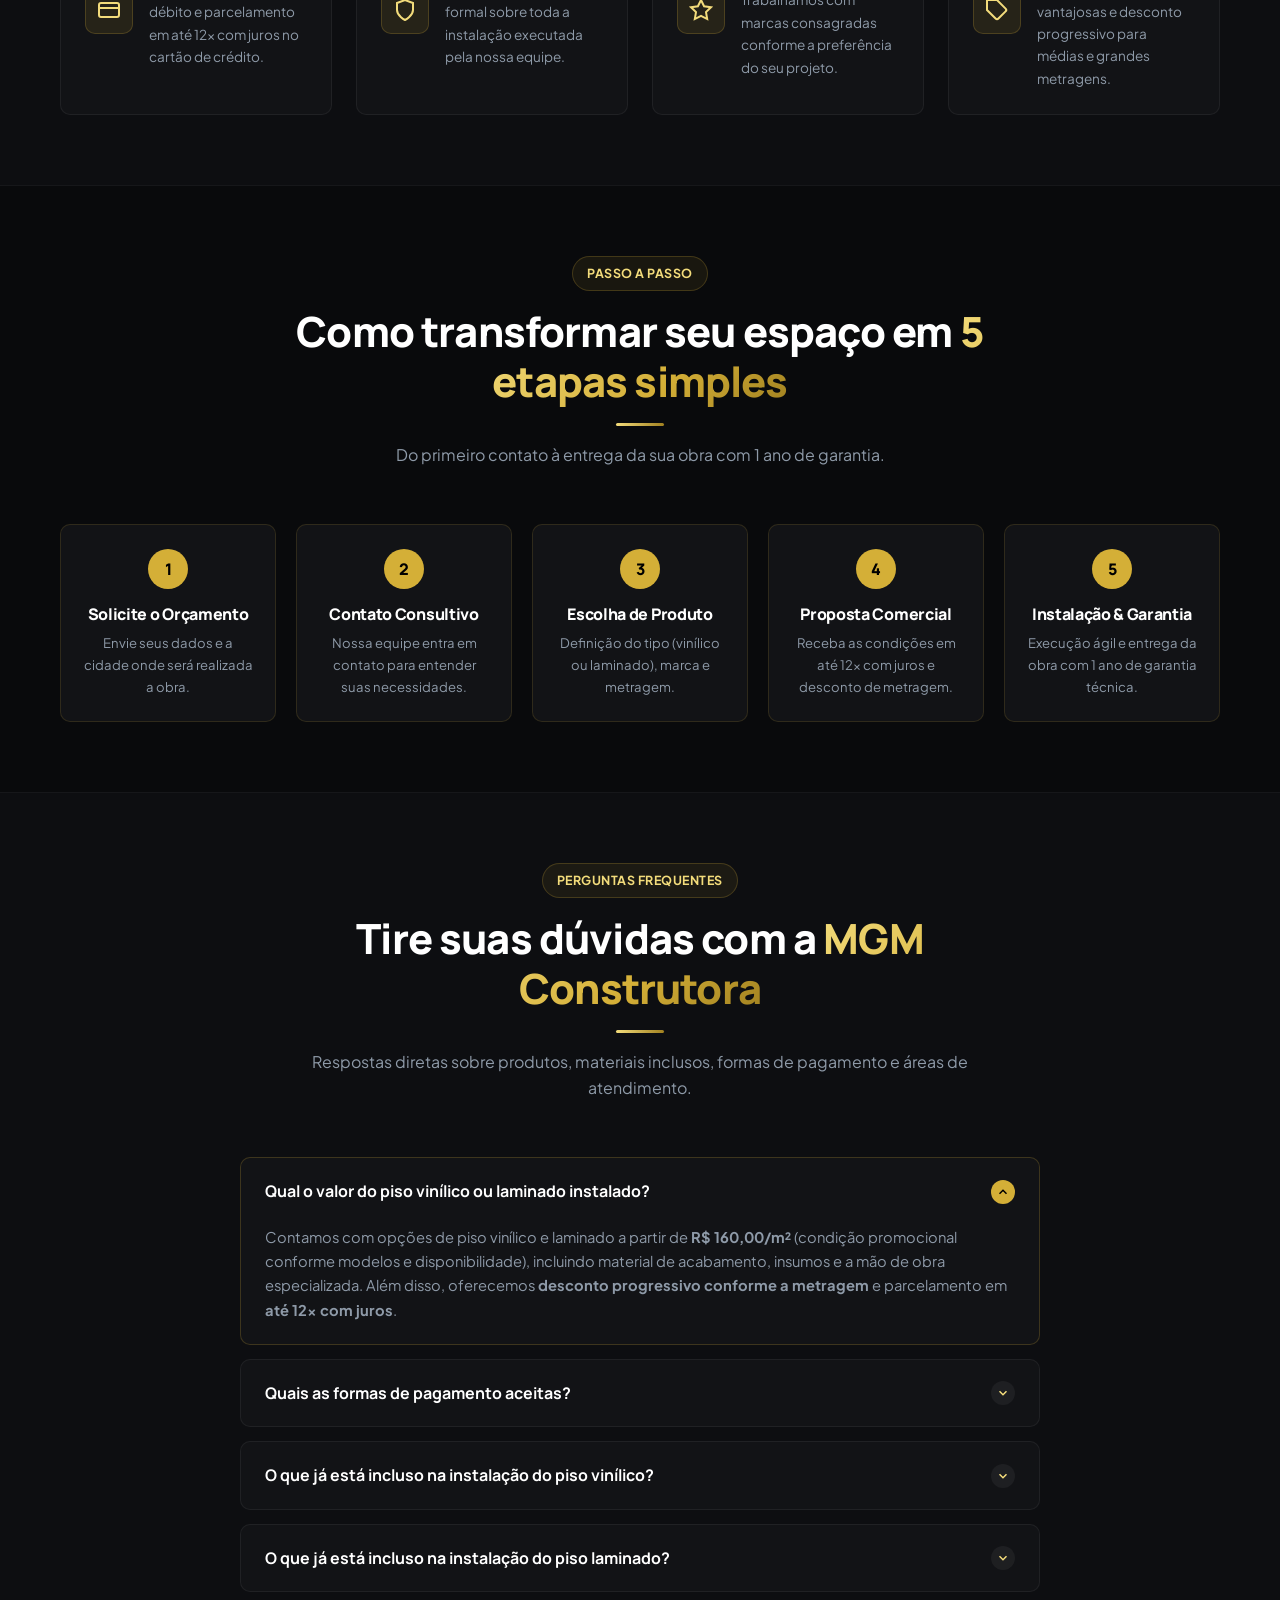
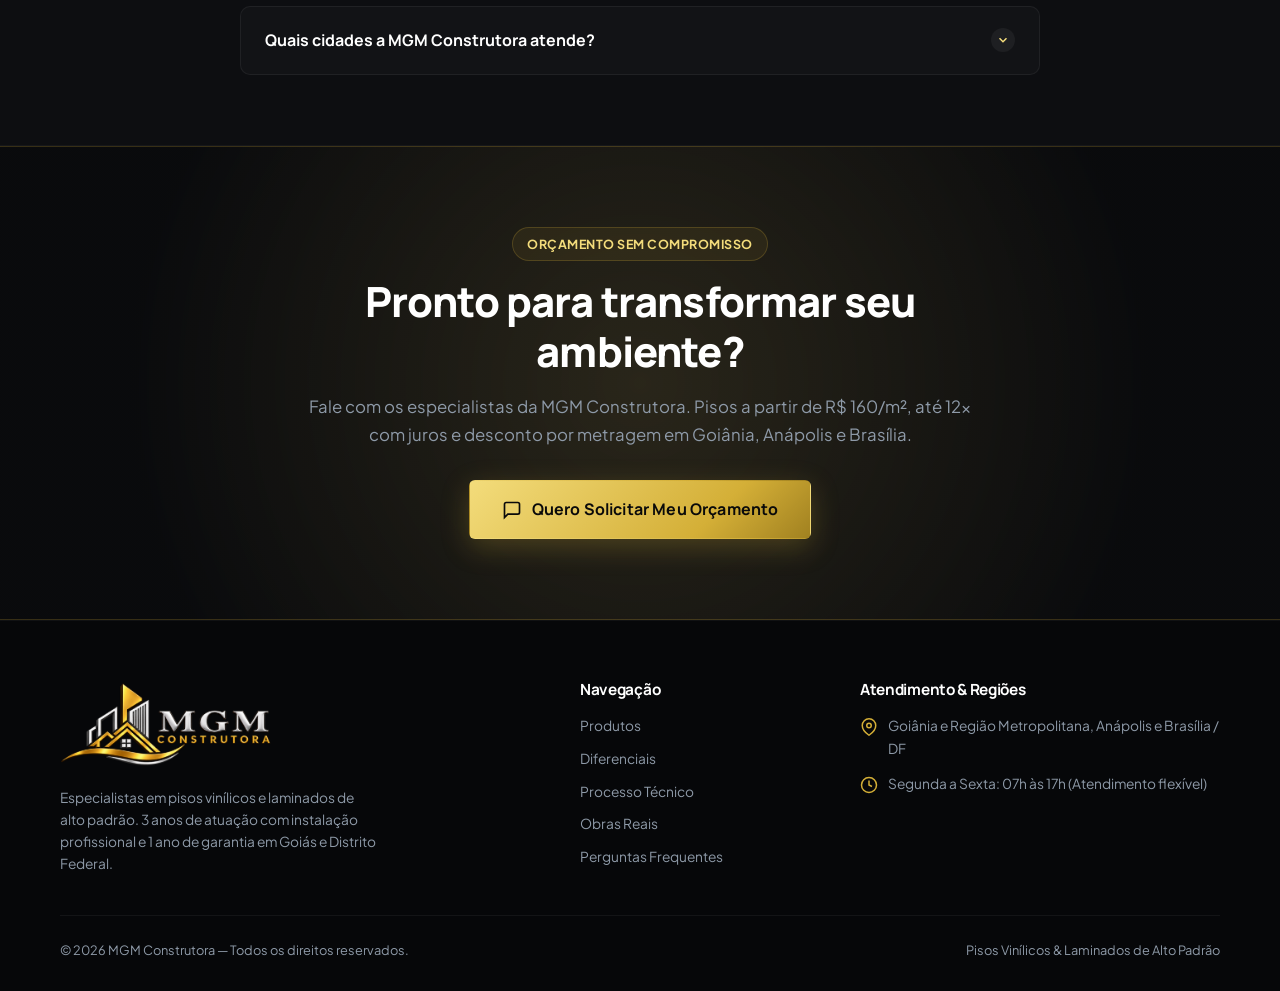
==== commit 0e342836: "fix(mgm): atualiza foto da etapa de instalacao e ajusta parcelamento para 12x com juros" ====
--- a/index.html
+++ b/index.html
@@ -5,7 +5,7 @@
   <meta name="viewport" content="width=device-width, initial-scale=1.0">
   
   <title>MGM Construtora — Pisos Vinílicos e Laminados com Instalação | Goiânia, Anápolis e Brasília</title>
-  <meta name="description" content="Transforme seu ambiente com Piso Vinílico ou Laminado a partir de R$ 160/m² com instalação e materiais inclusos. 1 ano de garantia, cartão em até 12x sem juros em Goiânia, Anápolis e Brasília pela MGM Construtora.">
+  <meta name="description" content="Transforme seu ambiente com Piso Vinílico ou Laminado a partir de R$ 160/m² com instalação e materiais inclusos. 1 ano de garantia, cartão em até 12x com juros em Goiânia, Anápolis e Brasília pela MGM Construtora.">
   <meta name="keywords" content="piso vinilico goiania, piso laminado goiania, piso vinilico anapolis, instalacao piso laminado brasilia, mgm construtora">
 
   <!-- OpenGraph -->
@@ -97,7 +97,7 @@
         </div>
         <div class="hero-feature-item">
           <svg width="16" height="16" viewBox="0 0 24 24" fill="none" stroke="currentColor" stroke-width="2.5" aria-hidden="true"><polyline points="20 6 9 17 4 12"/></svg>
-          Cartão em até 12x sem juros
+          Cartão em até 12x com juros
         </div>
         <div class="hero-feature-item">
           <svg width="16" height="16" viewBox="0 0 24 24" fill="none" stroke="currentColor" stroke-width="2.5" aria-hidden="true"><polyline points="20 6 9 17 4 12"/></svg>
@@ -130,7 +130,7 @@
       <div class="offer-chips">
         <div class="chip">
           <svg width="14" height="14" viewBox="0 0 24 24" fill="none" stroke="currentColor" stroke-width="2" aria-hidden="true"><rect x="2" y="5" width="20" height="14" rx="2"/><line x1="2" y1="10" x2="22" y2="10"/></svg>
-          Cartão até 12x sem juros
+          Cartão até 12x com juros
         </div>
         <div class="chip">
           <svg width="14" height="14" viewBox="0 0 24 24" fill="none" stroke="currentColor" stroke-width="2" aria-hidden="true"><polygon points="13 2 3 14 12 14 11 22 21 10 12 10 13 2"/></svg>
@@ -465,8 +465,8 @@
           <svg width="24" height="24" viewBox="0 0 24 24" fill="none" stroke="currentColor" stroke-width="2"><rect x="2" y="5" width="20" height="14" rx="2"/><line x1="2" y1="10" x2="22" y2="10"/></svg>
         </div>
         <div>
-          <h4 class="font-heading" style="font-size:1.1rem;margin-bottom:6px">Até 12x Sem Juros</h4>
-          <p style="font-size:0.85rem;color:var(--text-muted)">Aceitamos Pix, cartão de débito e parcelamento em até 12x sem juros no cartão de crédito.</p>
+          <h4 class="font-heading" style="font-size:1.1rem;margin-bottom:6px">Até 12x no Cartão</h4>
+          <p style="font-size:0.85rem;color:var(--text-muted)">Aceitamos Pix, cartão de débito e parcelamento em até 12x com juros no cartão de crédito.</p>
         </div>
       </div>
 
@@ -537,7 +537,7 @@
       <div style="background:var(--bg-card);padding:24px 20px;border-radius:var(--radius-md);border:1px solid rgba(212,175,55,0.15);text-align:center">
         <div style="width:40px;height:40px;border-radius:50%;background:var(--gold-primary);color:#000;font-weight:900;display:flex;align-items:center;justify-content:center;margin:0 auto 16px;font-family:'Manrope',sans-serif">4</div>
         <h4 class="font-heading" style="font-size:1rem;margin-bottom:8px">Proposta Comercial</h4>
-        <p style="font-size:0.82rem;color:var(--text-muted)">Receba as condições em até 12x sem juros e desconto de metragem.</p>
+        <p style="font-size:0.82rem;color:var(--text-muted)">Receba as condições em até 12x com juros e desconto de metragem.</p>
       </div>
 
       <div style="background:var(--bg-card);padding:24px 20px;border-radius:var(--radius-md);border:1px solid rgba(212,175,55,0.15);text-align:center">
@@ -572,7 +572,7 @@
         </button>
         <div class="faq-answer" style="max-height:300px">
           <div class="faq-answer-inner">
-            Contamos com opções de piso vinílico e laminado a partir de <strong>R$ 160,00/m²</strong> (condição promocional conforme modelos e disponibilidade), incluindo material de acabamento, insumos e a mão de obra especializada. Além disso, oferecemos <strong>desconto progressivo conforme a metragem</strong> e parcelamento em <strong>até 12x sem juros</strong>.
+            Contamos com opções de piso vinílico e laminado a partir de <strong>R$ 160,00/m²</strong> (condição promocional conforme modelos e disponibilidade), incluindo material de acabamento, insumos e a mão de obra especializada. Além disso, oferecemos <strong>desconto progressivo conforme a metragem</strong> e parcelamento em <strong>até 12x com juros</strong>.
           </div>
         </div>
       </div>
@@ -587,7 +587,7 @@
         </button>
         <div class="faq-answer">
           <div class="faq-answer-inner">
-            Aceitamos <strong>Pix</strong>, <strong>Cartão de Débito</strong> e <strong>Cartão de Crédito em até 12x sem juros</strong> para facilitar a realização da sua reforma.
+            Aceitamos <strong>Pix</strong>, <strong>Cartão de Débito</strong> e <strong>Cartão de Crédito em até 12x com juros</strong> para facilitar a realização da sua reforma.
           </div>
         </div>
       </div>
@@ -649,7 +649,7 @@
       <div class="badge">Orçamento Sem Compromisso</div>
       <h2 class="section-title font-heading" id="cta-title">Pronto para transformar seu ambiente?</h2>
       <p style="color:var(--text-muted);font-size:1.05rem;margin-bottom:32px">
-        Fale com os especialistas da MGM Construtora. Pisos a partir de R$ 160/m², até 12x sem juros e desconto por metragem em Goiânia, Anápolis e Brasília.
+        Fale com os especialistas da MGM Construtora. Pisos a partir de R$ 160/m², até 12x com juros e desconto por metragem em Goiânia, Anápolis e Brasília.
       </p>
       <div style="display:flex;justify-content:center;gap:14px;flex-wrap:wrap">
         <a href="https://form.respondi.app/kMl9KSym" target="_blank" rel="noopener noreferrer" class="btn btn-gold btn-lg" id="final-cta" data-cta="form">
